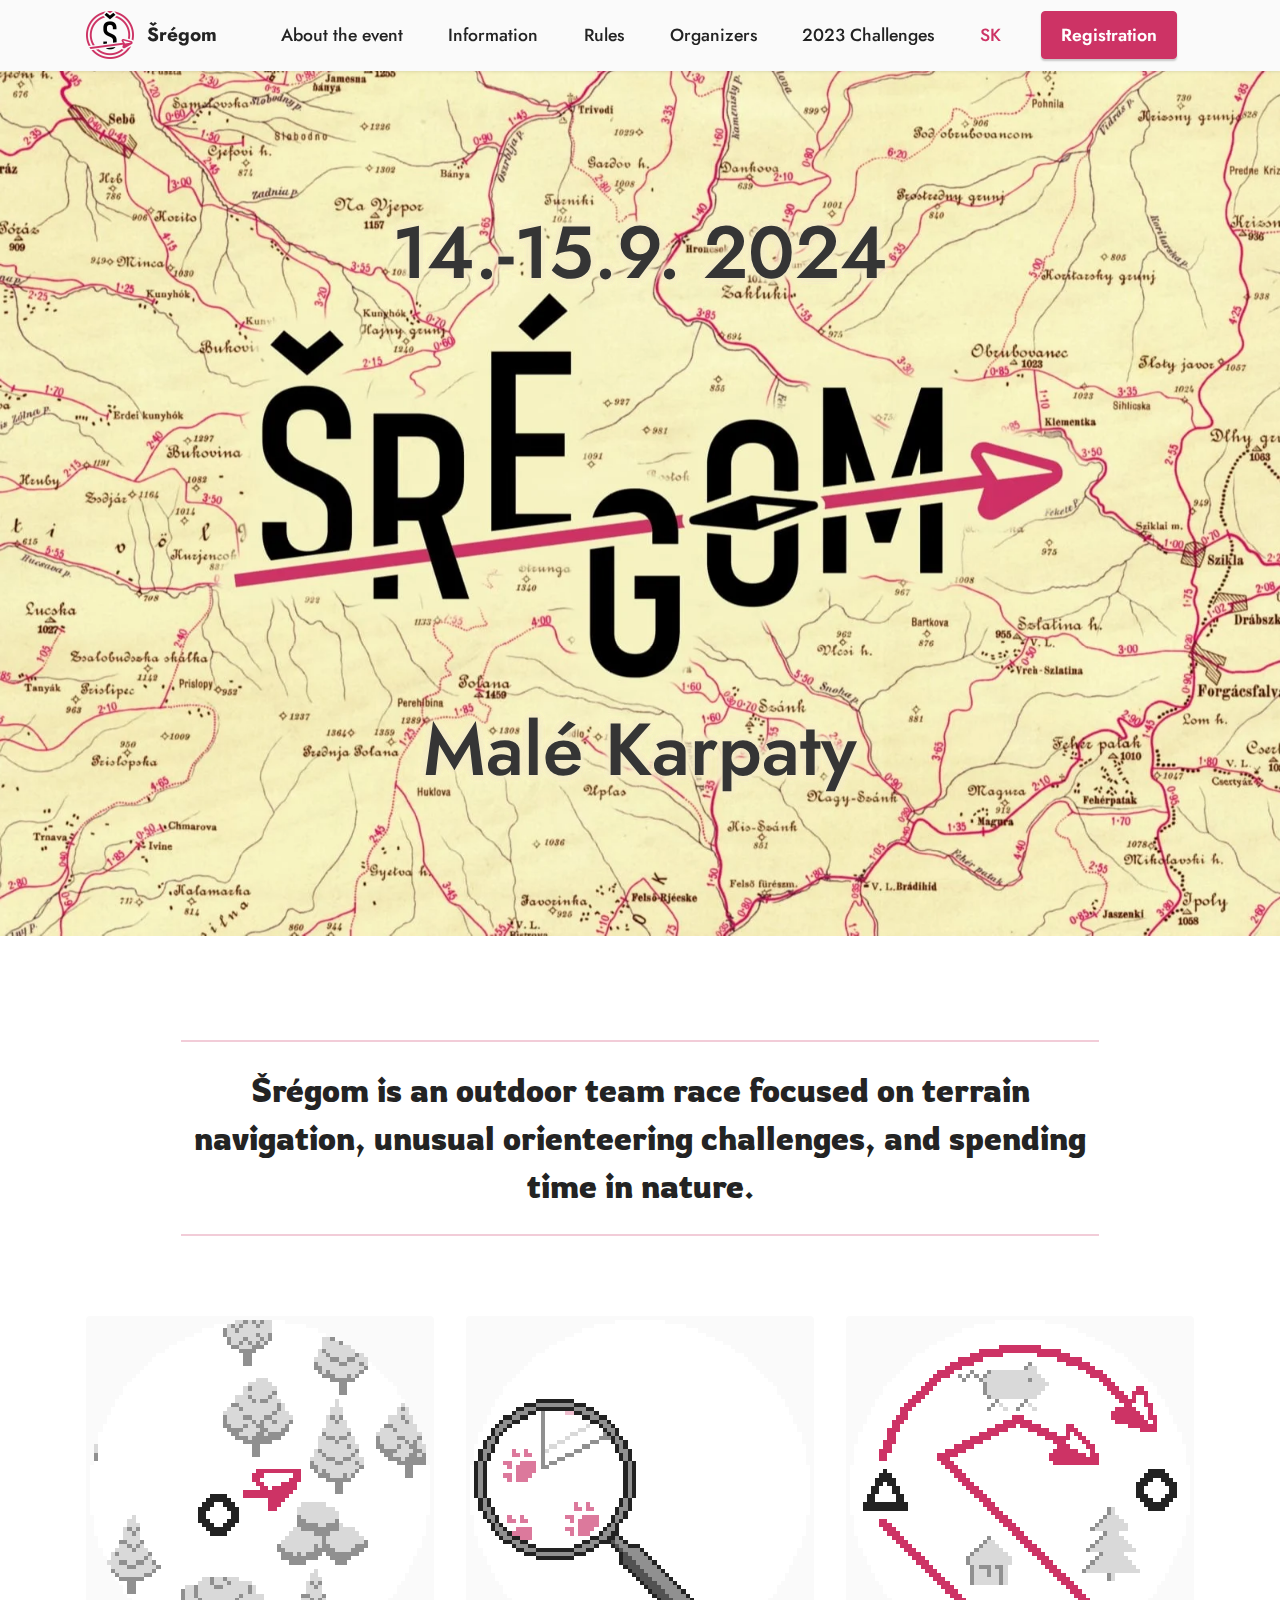
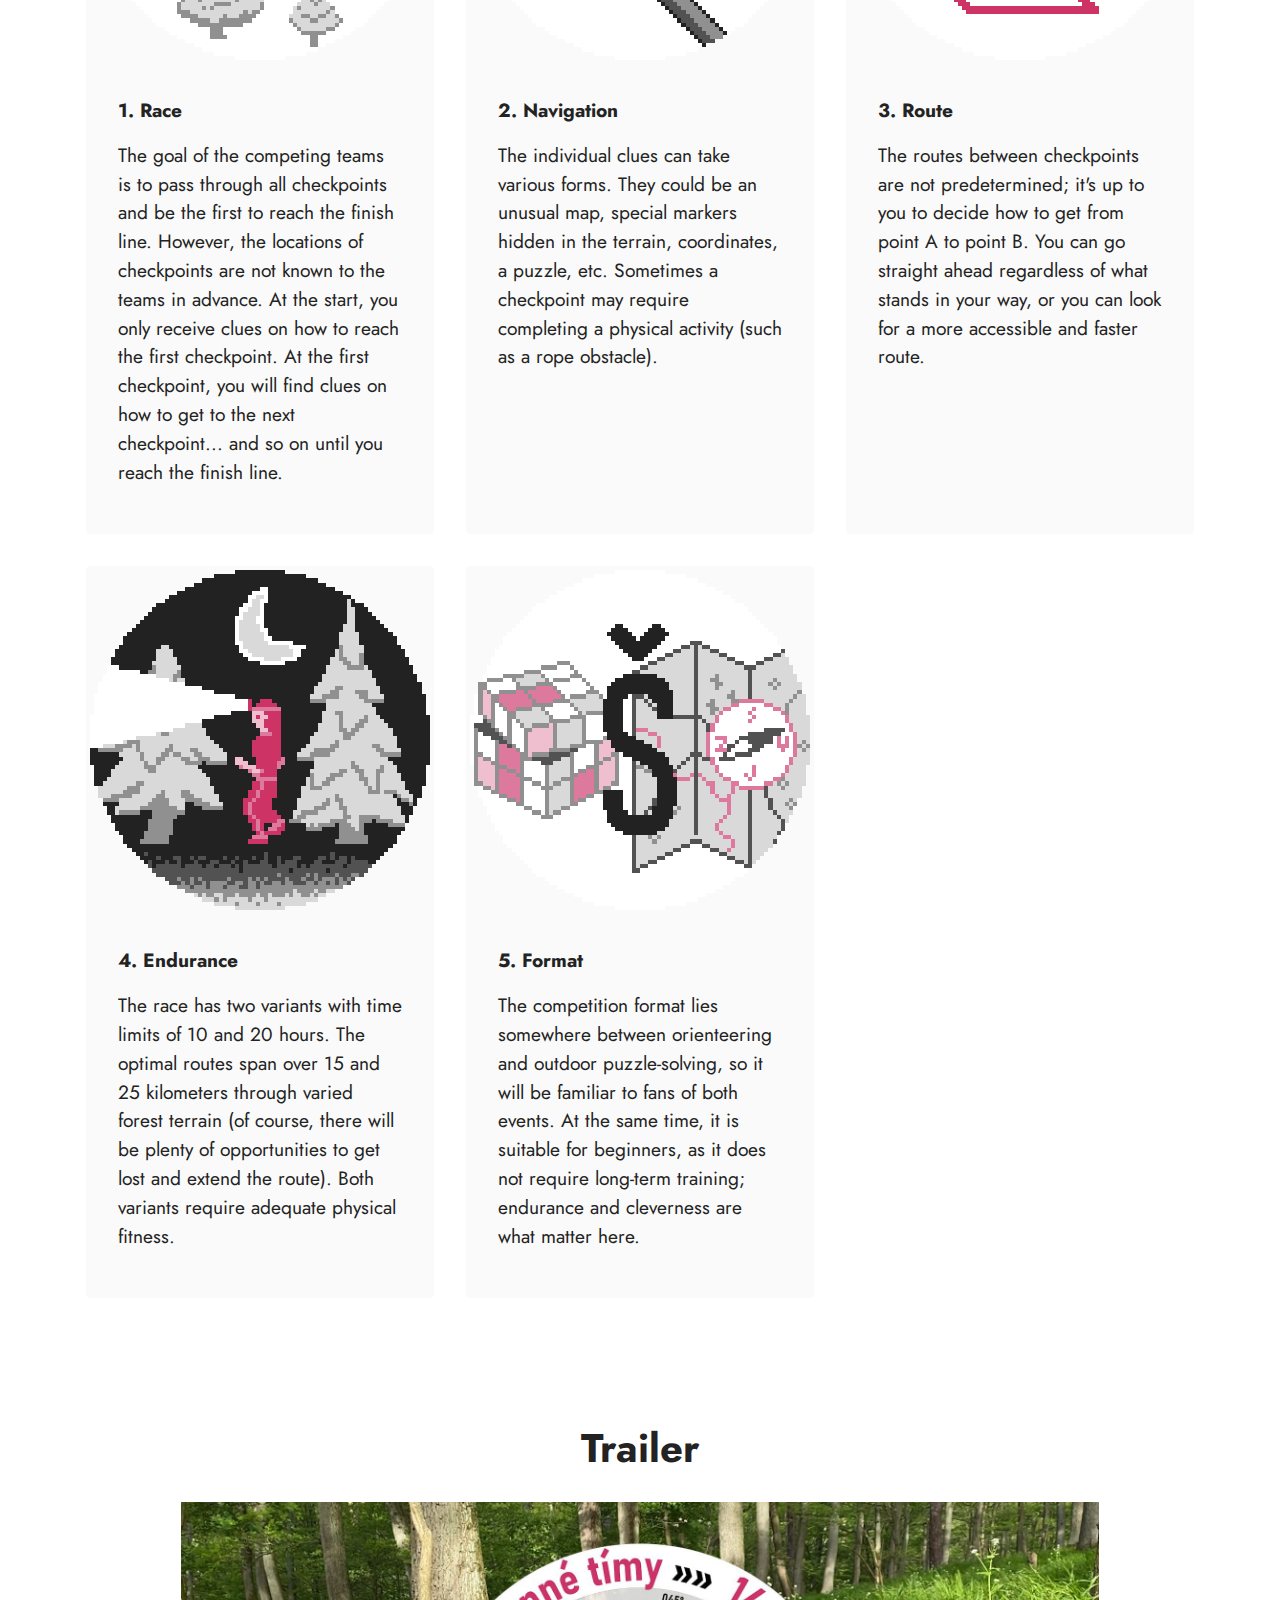
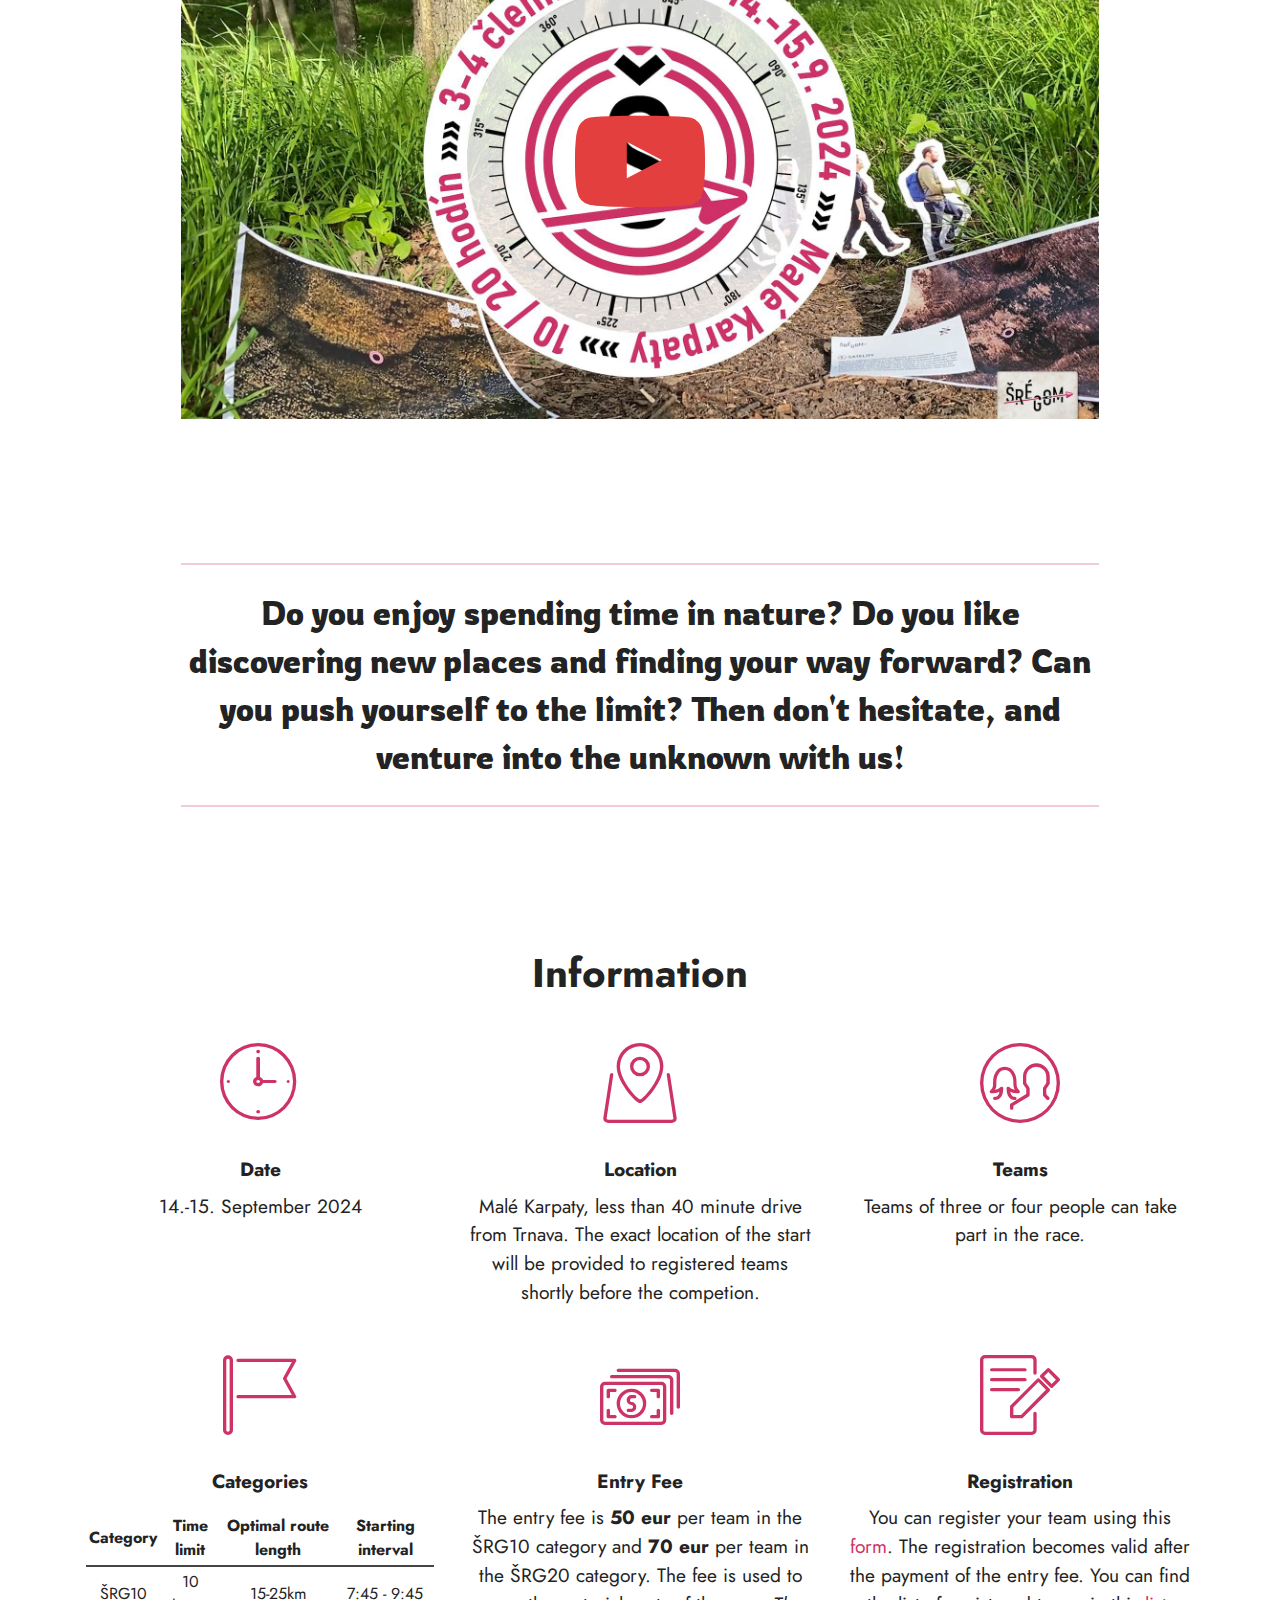
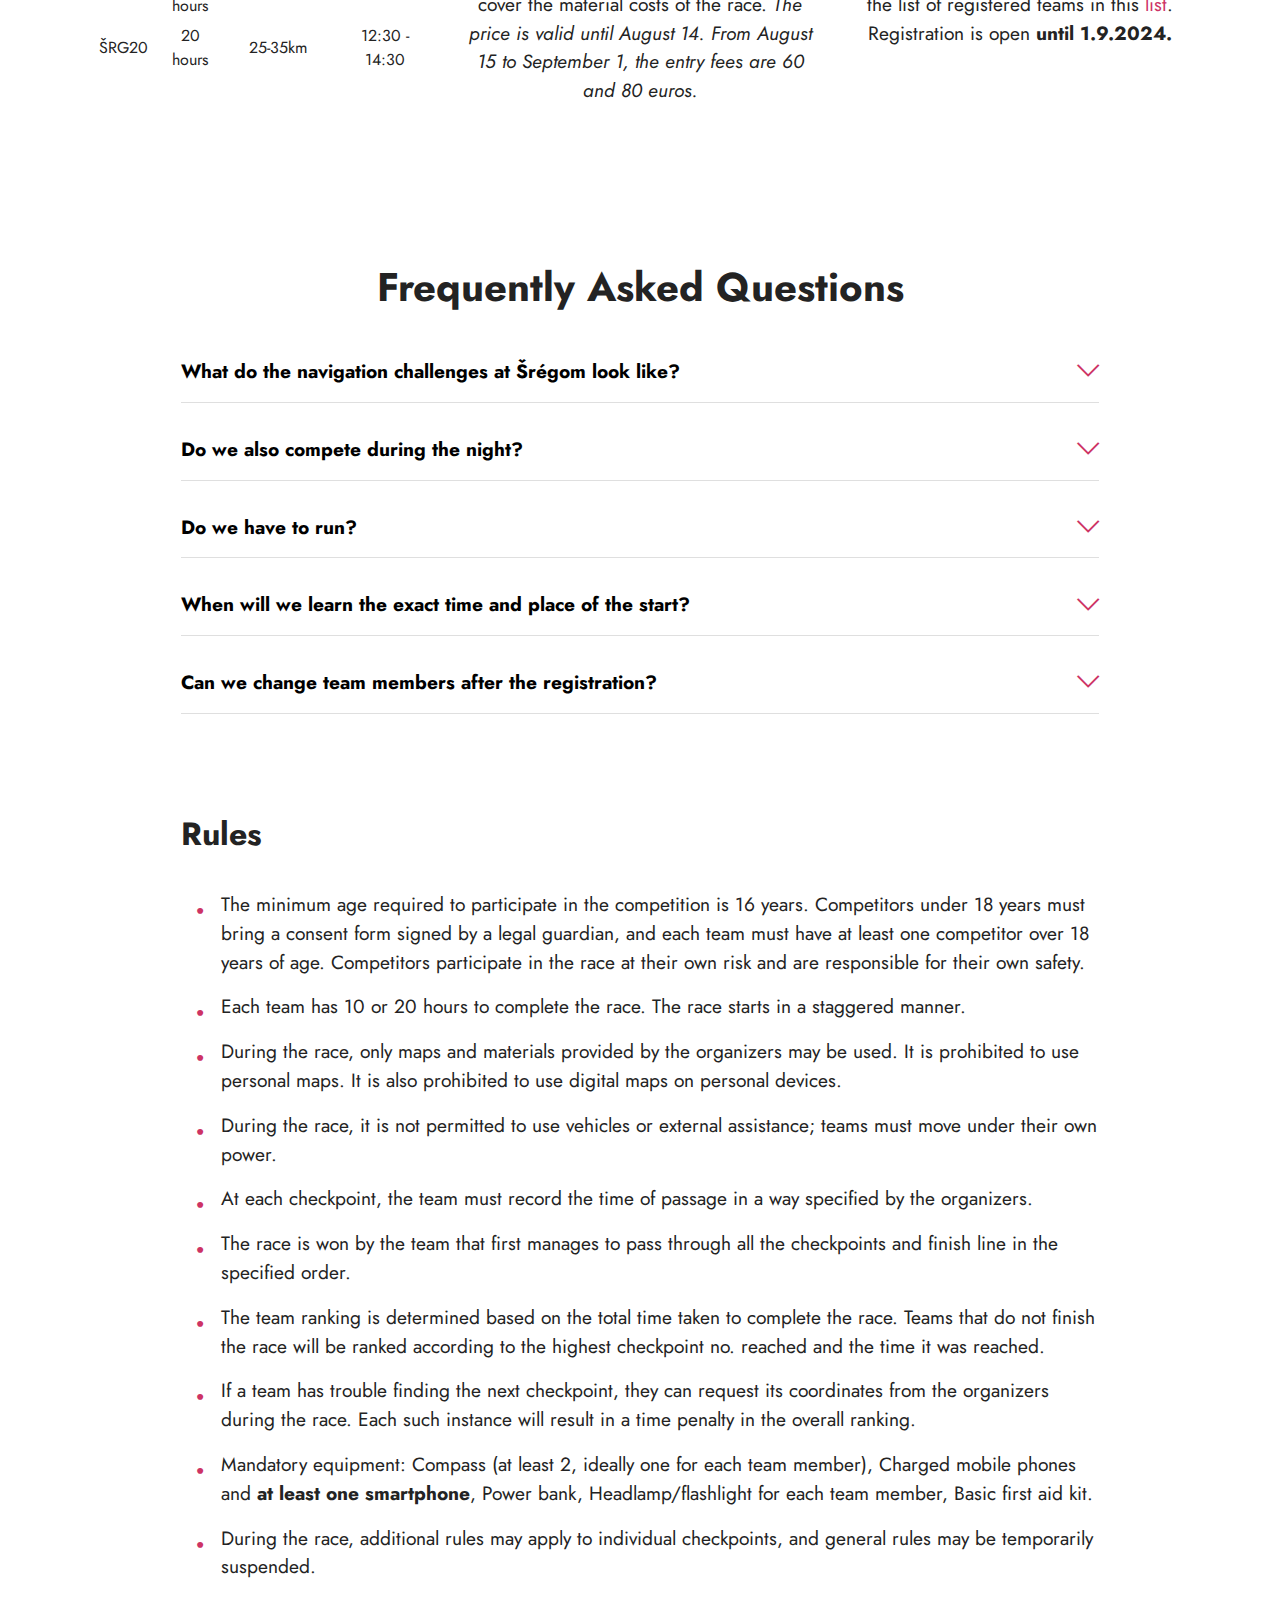
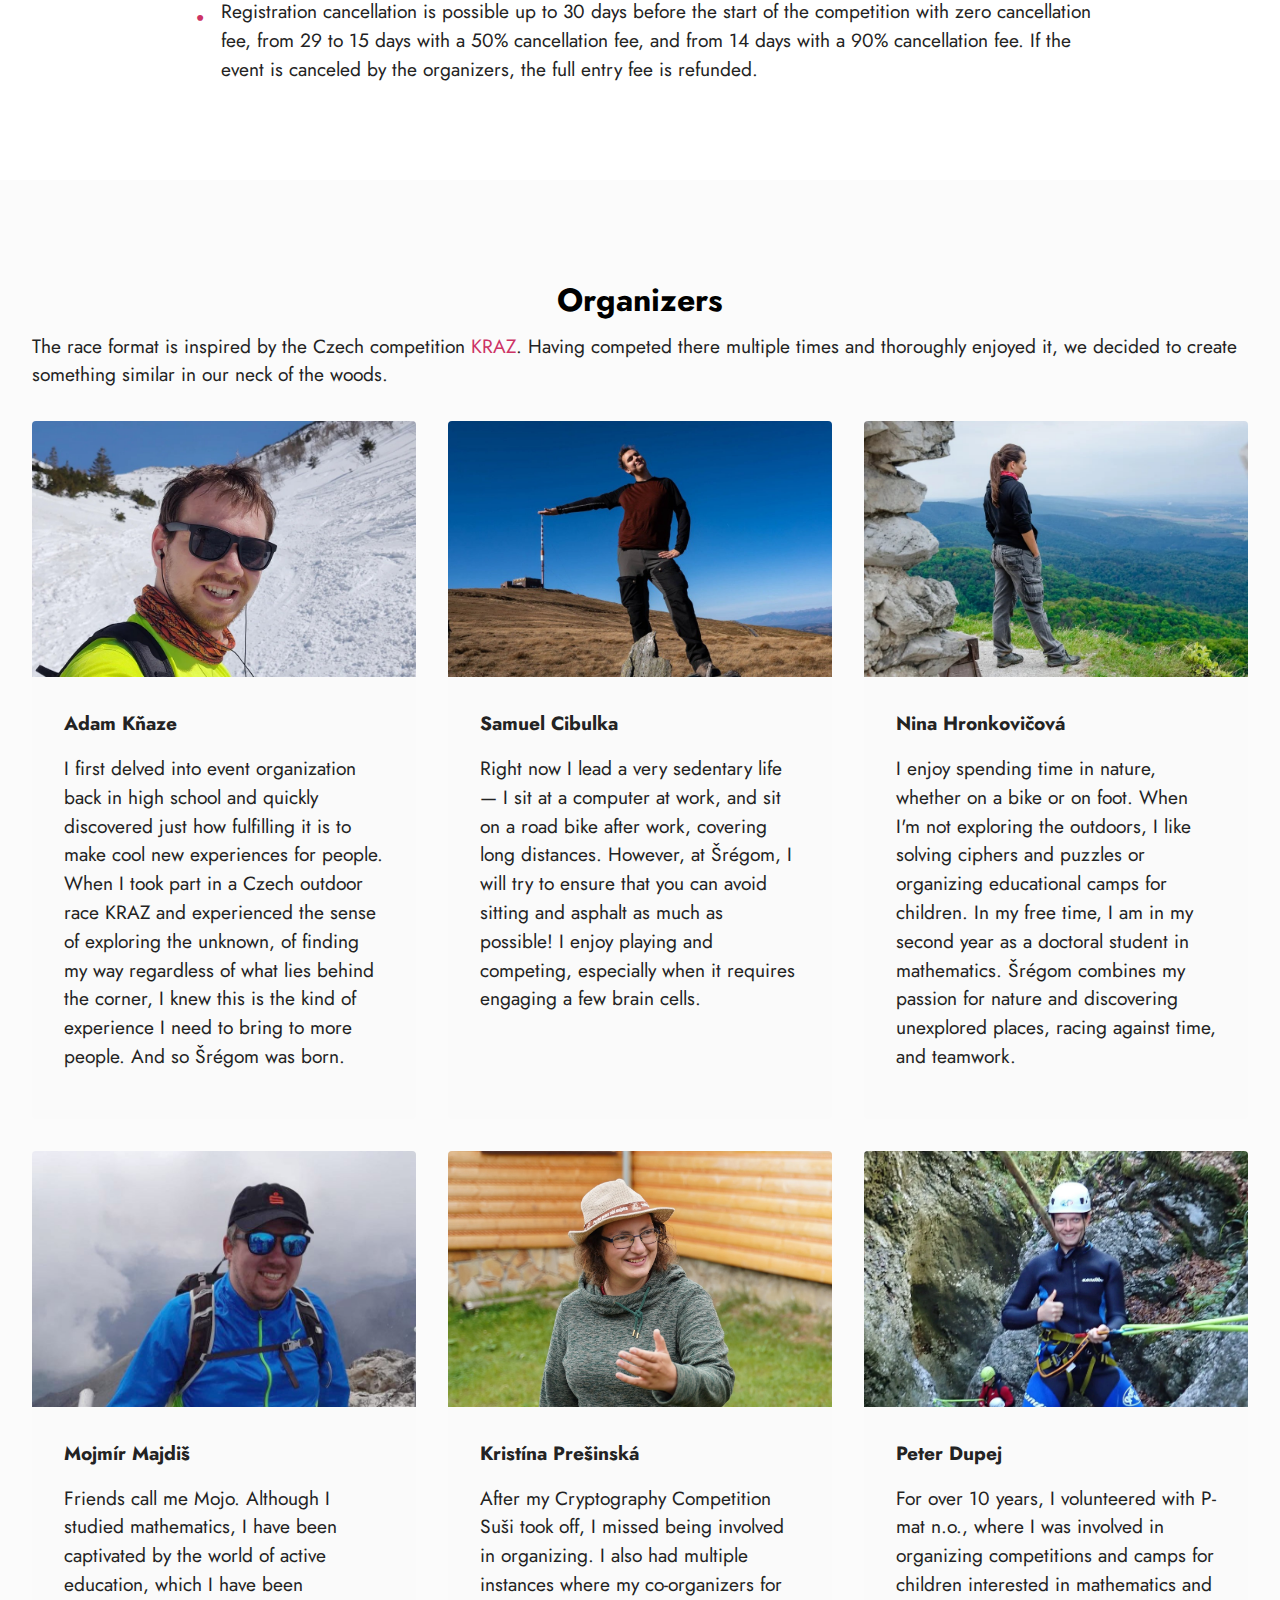
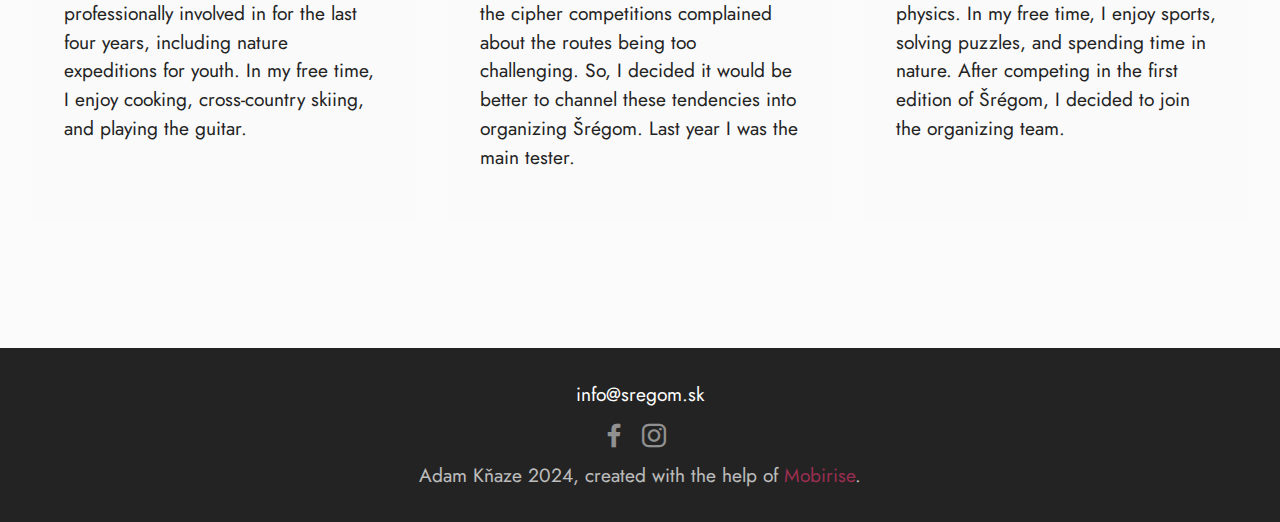
==== en.html @ 2bb589cb "en translation" ====
<!DOCTYPE html>
<html>
  <head>
    <!-- Site made with Mobirise v5.8.4, https://mobirise.com -->
    <meta charset="UTF-8" />
    <meta http-equiv="X-UA-Compatible" content="IE=edge" />
    <meta name="viewport" content="width=device-width, initial-scale=1, minimum-scale=1" />
    <link rel="shortcut icon" href="assets/images/logo-profil-96x96.png" type="image/x-icon" />
    <meta name="description" content="Outdoorová súťaž Šrégom" />
    <title>Šrégom</title>
    <meta property="og:url" content="https://sregom.sk" />
    <meta property="og:type" content="website" />
    <meta property="og:title" content="Outdoorová súťaž Šrégom" />
    <meta property="og:image" content="https://sregom.sk/assets/images/backg_polana-2000x1125.jpeg" />

    <title>Home</title>
    <link rel="stylesheet" href="assets/web/assets/mobirise-icons2/mobirise2.css" />
    <link rel="stylesheet" href="assets/web/assets/mobirise-icons/mobirise-icons.css" />
    <link rel="stylesheet" href="assets/bootstrap/css/bootstrap.min.css" />
    <link rel="stylesheet" href="assets/bootstrap/css/bootstrap-grid.min.css" />
    <link rel="stylesheet" href="assets/bootstrap/css/bootstrap-reboot.min.css" />
    <link rel="stylesheet" href="assets/parallax/jarallax.css" />
    <link rel="stylesheet" href="assets/dropdown/css/style.css" />
    <link rel="stylesheet" href="assets/socicon/css/styles.css" />
    <link rel="stylesheet" href="assets/theme/css/style.css" />
    <link rel="preconnect" href="https://fonts.googleapis.com" />
    <link rel="preconnect" href="https://fonts.gstatic.com" crossorigin />
    <link
      rel="preload"
      href="https://fonts.googleapis.com/css?family=Jost:100,200,300,400,500,600,700,800,900,100i,200i,300i,400i,500i,600i,700i,800i,900i&display=swap"
      as="style"
      onload="this.onload=null;this.rel='stylesheet'"
    />
    <noscript>
      <link
        rel="stylesheet"
        href="https://fonts.googleapis.com/css?family=Jost:100,200,300,400,500,600,700,800,900,100i,200i,300i,400i,500i,600i,700i,800i,900i&display=swap"
      />
    </noscript>
    <link href="https://fonts.googleapis.com/css2?family=Rowdies:wght@300&display=swap" rel="stylesheet" />
    <link rel="preload" as="style" href="assets/mobirise/css/mbr-additional.css" />
    <link rel="stylesheet" href="assets/mobirise/css/mbr-additional.css" type="text/css" />
    <script
      src="https://code.jquery.com/jquery-3.6.4.min.js"
      integrity="sha256-oP6HI9z1XaZNBrJURtCoUT5SUnxFr8s3BzRl+cbzUq8="
      crossorigin="anonymous"
    ></script>
  </head>

  <body>
    <section data-bs-version="5.1" class="menu menu2 cid-tykx46DBpw" once="menu" id="menu2-0">
      <nav class="navbar navbar-dropdown navbar-fixed-top navbar-expand-lg">
        <div class="container">
          <div class="navbar-brand">
            <span class="navbar-logo">
              <a href="https://sregom.sk/en.html">
                <img src="assets/images/logo-profil-96x96.png" alt="Outdoorová súťaž Šrégom" style="height: 3rem" />
              </a>
            </span>
            <span class="navbar-caption-wrap"
              ><a class="navbar-caption text-black display-7" href="https://sregom.sk/en.html">Šrégom</a></span
            >
            <button
              class="navbar-toggler custom-ml-15"
              type="button"
              data-toggle="collapse"
              data-bs-toggle="collapse"
              data-target="#navbarSupportedContent"
              data-bs-target="#navbarSupportedContent"
              aria-controls="navbarNavAltMarkup"
              aria-expanded="false"
              aria-label="Toggle navigation"
            >
              <div class="hamburger">
                <span></span>
                <span></span>
                <span></span>
                <span></span>
              </div>
            </button>
          </div>
          <div class="collapse navbar-collapse" id="navbarSupportedContent">
            <ul class="navbar-nav nav-dropdown" data-app-modern-menu="true">
              <li class="nav-item">
                <a class="nav-link link text-black text-primary display-4" href="#content6-6">About the event</a>
              </li>
              <li class="nav-item">
                <a class="nav-link link text-black text-primary display-4" href="#features1-l">Information</a>
              </li>
              <li class="nav-item">
                <a class="nav-link link text-black text-primary display-4" href="#content14-c">Rules</a>
              </li>
              <li class="nav-item">
                <a class="nav-link link text-black text-primary display-4" href="#gallery3-d">Organizers</a>
              </li>
              <li class="nav-item">
                <a class="nav-link link text-black text-primary display-4" href="stanovistia_23.html">2023 Challenges</a>
              </li>
              <li class="nav-item">
                <a class="nav-link link text-primary display-4" href="https://sregom.sk">SK</a>
              </li>
            </ul>

            <div class="navbar-buttons mbr-section-btn">
              <a
                class="btn btn-primary display-4"
                href="https://forms.gle/EKfxinSBoBJMspXV9"
                target="_blank"
                >Registration</a
              >
            </div>
          </div>
        </div>
      </nav>
    </section>

    <section data-bs-version="5.1" class="header1 cid-tykyiCYTLH mbr-fullscreen mbr-parallax-background" id="header1-1">
      <div class="container-fluid">
        <div class="row justify-content-center custom-remove-on-mobile">
          <div class="col">
            <div class="col-12 col-lg-7 custom-override-width-100">
              <!-- custom-hide-on-small -->
              <div class="custom-width-80-1600">
                <h1
                  class="mbr-section-title mbr-fonts-style mb-3 display-1 custom-banner-text custom-text-align-center"
                >
                  14-15.9.
                </h1>
                <h1
                  class="mbr-section-title mbr-fonts-style mb-3 display-1 custom-banner-text custom-text-align-center"
                >
                  2024
                </h1>
              </div>
            </div>
          </div>
          <div class="col"></div>
          <div class="col"></div>
          <div class="col"></div>
          <div class="col">
            <div class="col-12 col-lg-7 custom-override-width-100">
              <h1 class="mbr-section-title mbr-fonts-style mb-3 custom-banner-text display-1 custom-text-align-center">
                Malé Karpaty
              </h1>
            </div>
          </div>
        </div>
        <div class="row justify-content-center custom-remove-on-large">
          <h1 class="mbr-section-title mbr-fonts-style mb-3 display-1 custom-banner-text custom-text-align-center">
            14.-15.9. 2024
          </h1>
        </div>
        <div class="row justify-content-center custom-remove-on-large custom-height-200"></div>
        <div class="row justify-content-center custom-remove-on-large">
          <h1 class="mbr-section-title mbr-fonts-style mb-3 custom-banner-text display-1 custom-text-align-center">
            Malé Karpaty
          </h1>
        </div>
      </div>
    </section>

    <section data-bs-version="5.1" class="content6 cid-tykzrqVaGY" id="content6-6">
      <div class="container">
        <div class="row justify-content-center">
          <div class="col-md-12 col-lg-10">
            <hr class="line" />
            <p class="mbr-text align-center mbr-fonts-style my-4 display-5 custom-font">
              Šrégom is an outdoor team race focused on terrain navigation, unusual orienteering challenges, and spending time in nature.
            </p>
            <hr class="line" />
          </div>
        </div>
      </div>
    </section>

    <section data-bs-version="5.1" class="features3 cid-tzDnAxzLxm" id="features3-i">
      <script>
        $(document).ready(function () {
          $(".img-bottom").mouseenter(function () {
            $(this).addClass("hide-element");
            $(".img-bottom").not($(this)).removeClass("hide-element");
          });
          $(".img-bottom").click(function () {
            $(this).removeClass("hide-element");
          });
        });
      </script>

      <div class="container">
        <div class="row mt-4">
          <div class="item features-image сol-12 col-md-6 col-lg-4">
            <div class="item-wrapper">
              <div class="item-img img-parent">
                <img
                  src="assets/images/srg-web_1.gif"
                  class="custom-pixelcrisp img-top"
                  alt=""
                  data-slide-to="0"
                  data-bs-slide-to="0"
                />
                <img
                  src="assets/images/srg-web-1-84x84.png"
                  class="custom-pixelcrisp custom-hide-on-mobile img-bottom hide-element"
                  alt=""
                  data-slide-to="0"
                  data-bs-slide-to="0"
                />
              </div>
              <div class="item-content">
                <h5 class="item-title mbr-fonts-style display-7">
                  <strong>1. Race</strong>
                </h5>

                <p class="mbr-text mbr-fonts-style mt-3 display-7">
                  The goal of the competing teams is to pass through all checkpoints and be the first to reach the finish line. However,
                  the locations of checkpoints are not known to the teams in advance. At the start, you only receive clues
                  on how to reach the first checkpoint. At the first checkpoint, you will find clues on how to get to the next
                  checkpoint... and so on until you reach the finish line.
                </p>
              </div>
            </div>
          </div>
          <div class="item features-image сol-12 col-md-6 col-lg-4">
            <div class="item-wrapper">
              <div class="item-img">
                <img
                  src="assets/images/srg-web_2.gif"
                  class="custom-pixelcrisp img-top"
                  alt=""
                  data-slide-to="1"
                  data-bs-slide-to="1"
                />
                <img
                  src="assets/images/srg-web-2-84x84.png"
                  class="custom-pixelcrisp custom-hide-on-mobile img-bottom"
                  alt=""
                  data-slide-to="1"
                  data-bs-slide-to="1"
                />
              </div>
              <div class="item-content">
                <h5 class="item-title mbr-fonts-style display-7">
                  <strong>2. Navigation</strong>
                </h5>

                <p class="mbr-text mbr-fonts-style mt-3 display-7">
                  The individual clues can take various forms. They could be an unusual map, special markers hidden in the terrain,
                  coordinates, a puzzle, etc. Sometimes a checkpoint may require completing a physical activity (such as a rope
                  obstacle).
                </p>
              </div>
            </div>
          </div>
          <div class="item features-image сol-12 col-md-6 col-lg-4">
            <div class="item-wrapper">
              <div class="item-img">
                <img
                  src="assets/images/srg-web_3.gif"
                  class="custom-pixelcrisp img-top"
                  alt=""
                  data-slide-to="2"
                  data-bs-slide-to="2"
                />
                <img
                  src="assets/images/srg-web-3-84x84.png"
                  class="custom-pixelcrisp custom-hide-on-mobile img-bottom"
                  alt=""
                  data-slide-to="2"
                  data-bs-slide-to="2"
                />
              </div>
              <div class="item-content">
                <h5 class="item-title mbr-fonts-style display-7">
                  <strong>3. Route</strong>
                </h5>
                <p class="mbr-text mbr-fonts-style mt-3 display-7">
                  The routes between checkpoints are not predetermined; it's up to you to decide how to get from point A to point
                  B. You can go straight ahead regardless of what stands in your way, or you can look for a more accessible and faster
                  route.
                </p>
              </div>
            </div>
          </div>
          <div class="item features-image сol-12 col-md-6 col-lg-4">
            <div class="item-wrapper">
              <div class="item-img">
                <img
                  src="assets/images/srg-web_4.gif"
                  class="custom-pixelcrisp img-top"
                  alt=""
                  data-slide-to="3"
                  data-bs-slide-to="3"
                />
                <img
                  src="assets/images/srg-web-4-84x84.png"
                  class="custom-pixelcrisp custom-hide-on-mobile img-bottom"
                  alt=""
                  data-slide-to="3"
                  data-bs-slide-to="3"
                />
              </div>
              <div class="item-content">
                <h5 class="item-title mbr-fonts-style display-7">
                  <strong>4. Endurance</strong>
                </h5>

                <p class="mbr-text mbr-fonts-style mt-3 display-7">
                  The race has two variants with time limits of 10 and 20 hours. The optimal routes span over 15 and 25 kilometers
                  through varied forest terrain (of course, there will be plenty of opportunities to get lost and extend the route).
                  Both variants require adequate physical fitness.
                </p>
              </div>
            </div>
          </div>
          <div class="item features-image сol-12 col-md-6 col-lg-4">
            <div class="item-wrapper">
              <div class="item-img">
                <img
                  src="assets/images/srg-web_5.gif"
                  class="custom-pixelcrisp img-top"
                  alt=""
                  data-slide-to="4"
                  data-bs-slide-to="4"
                />
                <img
                  src="assets/images/srg-web-5-84x84.png"
                  class="custom-pixelcrisp custom-hide-on-mobile img-bottom"
                  alt=""
                  data-slide-to="4"
                  data-bs-slide-to="4"
                />
              </div>
              <div class="item-content">
                <h5 class="item-title mbr-fonts-style display-7">
                  <strong>5. Format</strong>
                </h5>

                <p class="mbr-text mbr-fonts-style mt-3 display-7">
                  The competition format lies somewhere between orienteering and outdoor puzzle-solving, so it will be familiar to fans of
                  both events. At the same time, it is suitable for beginners, as it does not require long-term training; endurance
                  and cleverness are what matter here.
                </p>
              </div>
            </div>
          </div>
        </div>
      </div>
    </section>

    <section data-bs-version="5.1" class="video1 cid-uaOxu61s4q" id="video1-z">

      <div class="align-center container">
          <div class="mbr-section-head">
              <h4 class="mbr-section-title mbr-fonts-style mb-0 display-2">
                  <strong>Trailer</strong></h4>
              
          </div>
          <div class="row justify-content-center mt-4">
              <div class="col-12 col-lg-10">
                  <div class="box">
                      <div class="mbr-media show-modal align-center" data-modal=".modalWindow">
                          <img src="assets/images/sregom-24-teaser.00-01-11-27.still002-1920x1080.jpg" alt="Mobirise Website Builder">
                          <div class="icon-wrap">
                              <span class="mbr-iconfont socicon-youtube socicon" style="color: rgb(228, 63, 63); fill: rgb(228, 63, 63); font-size: 130px;"></span>
                          </div>
                      </div>
                  </div>
              </div>
          </div>
      </div>
      <div>
          <div class="modalWindow" style="display: none;">
              <div class="modalWindow-container">
                  <div class="modalWindow-video-container">
                      <div class="modalWindow-video">
                          <iframe width="100%" height="100%" frameborder="0" allowfullscreen="1" data-src="https://www.youtube.com/watch?v=8y7xFh7dYbw"></iframe>
                      </div>
                      <a class="close" role="button" data-dismiss="modal" data-bs-dismiss="modal">
                          <span aria-hidden="true" class="mbr-iconfont mobi-mbri-close mobi-mbri closeModal"></span>
                          <span class="sr-only visually-hidden">Close</span>
                      </a>
                  </div>
              </div>
          </div>
      </div>
    </section>

    <section data-bs-version="5.1" class="content6 cid-tykznpQRer" id="content6-5">
      <div class="container">
        <div class="row justify-content-center">
          <div class="col-md-12 col-lg-10">
            <hr class="line" />
            <p class="mbr-text align-center mbr-fonts-style my-4 display-5 custom-font">
              Do you enjoy spending time in nature? Do you like discovering new places and finding your way forward? Can you push yourself
              to the limit? Then don't hesitate, and venture into the unknown with us!
            </p>
            <hr class="line" />
          </div>
        </div>
      </div>
    </section>

    <section data-bs-version="5.1" class="features1 cid-tA7Cc3SwSE mbr-parallax-background" id="features1-l">
      <div class="mbr-overlay" style="opacity: 0.7; background-color: rgb(255, 255, 255)"></div>
      <div class="container">
        <div class="row">
          <div class="col-12 col-lg-9">
            <h3 class="mbr-section-title mbr-fonts-style align-center mb-0 display-2">
              <strong>Information</strong>
            </h3>
          </div>
        </div>
        <div class="row">
          <div class="card col-12 col-md-4 col-lg-4">
            <div class="card-wrapper">
              <div class="card-box align-center">
                <div class="iconfont-wrapper">
                  <span class="mbr-iconfont mbri-clock"></span>
                </div>
                <h5 class="card-title mbr-fonts-style display-7">
                  <strong>Date</strong>
                </h5>
                <p class="card-text mbr-fonts-style display-7">14.-15. September 2024</p>
              </div>
            </div>
          </div>
          <div class="card col-12 col-md-4 col-lg-4">
            <div class="card-wrapper">
              <div class="card-box align-center">
                <div class="iconfont-wrapper">
                  <span class="mbr-iconfont mbri-map-pin"></span>
                </div>
                <h5 class="card-title mbr-fonts-style display-7">
                  <strong>Location</strong>
                </h5>
                <p class="card-text mbr-fonts-style display-7">
                  Malé Karpaty, less than 40 minute drive from Trnava. The exact location of the start will be provided to registered
                  teams shortly before the competion.
                </p>
              </div>
            </div>
          </div>
          <div class="card col-12 col-md-4 col-lg-4">
            <div class="card-wrapper">
              <div class="card-box align-center">
                <div class="iconfont-wrapper">
                  <span class="mbr-iconfont mbri-users"></span>
                </div>
                <h5 class="card-title mbr-fonts-style display-7">
                  <strong>Teams</strong>
                </h5>
                <p class="card-text mbr-fonts-style display-7">Teams of three or four people can take part in the race.</p>
              </div>
            </div>
          </div>
          <div class="card col-12 col-md-4 col-lg-4">
            <div class="card-wrapper">
              <div class="card-box align-center">
                <div class="iconfont-wrapper">
                  <span class="mbr-iconfont mbri-flag"></span>
                </div>
                <h5 class="card-title mbr-fonts-style display-7">
                  <strong>Categories</strong>
                </h5>
                <p class="card-text mbr-fonts-style display-7">
                <table class="categoryTable">
                  <thead>
                    <tr>
                      <th>Category</th>
                      <th>Time limit</th>
                      <th>Optimal route length</th>
                      <th>Starting interval</th>
                    </tr>
                  </thead>
                  <tbody>
                    <tr>
                      <td>&Scaron;RG10</td>
                      <td>10 hours</td>
                      <td>15-25km</td>
                      <td>7:45 - 9:45</td>
                    </tr>
                    <tr>
                      <td>&Scaron;RG20</td>
                      <td>20 hours</td>
                      <td>25-35km</td>
                      <td>12:30 - 14:30</td>
                    </tr>
                  </tbody>
                </table>
                </p>
              </div>
            </div>
          </div>
          <div class="card col-12 col-md-4 col-lg-4">
            <div class="card-wrapper">
              <div class="card-box align-center">
                <div class="iconfont-wrapper">
                  <span class="mbr-iconfont mbri-cash"></span>
                </div>
                <h5 class="card-title mbr-fonts-style display-7">
                  <strong>Entry Fee</strong>
                </h5>
                <p class="card-text mbr-fonts-style display-7">
                  The entry fee is <b>50 eur</b> per team in the ŠRG10 category and <b>70 eur</b> per team in the ŠRG20 category. The
                  fee is used to cover the material costs of the race. <i>The price is valid until August
                    14. From August 15 to September 1, the entry fees are 60 and 80 euros.</i>
                </p>
              </div>
            </div>
          </div>
          <div class="card col-12 col-md-4 col-lg-4">
            <div class="card-wrapper">
              <div class="card-box align-center">
                <div class="iconfont-wrapper">
                  <span class="mbr-iconfont mbri-edit"></span>
                </div>
                <h5 class="card-title mbr-fonts-style display-7">
                  <strong>Registration</strong>
                </h5>
                <p class="card-text mbr-fonts-style display-7">
                  You can register your team using this
                  <a href="https://forms.gle/zskVJTvY5yVRbbRD7" class="text-primary" target="_blank">form</a>.
                  The registration becomes valid after the payment of the entry fee. You can find the list of registered teams in this 
                  <a href="https://docs.google.com/spreadsheets/d/1NJ4fOMR0ap_tFx2ibQ3mXdPipEtNOJ4i6-RdQQZWUZ4/edit?usp=sharing"
                    class="text-primary" target="_blank">list</a>. Registration is open <b>until 1.9.2024.</b>
                </p>
              </div>
            </div>
          </div>
        </div>
      </div>
    </section>

    <section data-bs-version="5.1" class="content16 cid-tMzDosAk2A" id="content16-p">
      <div class="container">
        <div class="row justify-content-center">
          <div class="col-12 col-md-10">
            <div class="mbr-section-head align-center mb-4">
              <h3 class="mbr-section-title mb-0 mbr-fonts-style display-2">
                <strong>Frequently Asked Questions</strong>
              </h3>
            </div>
            <div
              id="bootstrap-accordion_13"
              class="panel-group accordionStyles accordion"
              role="tablist"
              aria-multiselectable="true"
            >
              <div class="card mb-3">
                <div class="card-header" role="tab" id="headingOne">
                  <a
                    role="button"
                    class="panel-title collapsed"
                    data-toggle="collapse"
                    data-bs-toggle="collapse"
                    data-core=""
                    href="#collapse3_13"
                    aria-expanded="false"
                    aria-controls="collapse3"
                  >
                    <h6 class="panel-title-edit mbr-fonts-style mb-0 display-7">
                      <strong>What do the navigation challenges at Šrégom look like?</strong>
                    </h6>
                    <span class="sign mbr-iconfont mbri-arrow-down"></span>
                  </a>
                </div>
                <div
                  id="collapse3_13"
                  class="panel-collapse noScroll collapse"
                  role="tabpanel"
                  aria-labelledby="headingOne"
                  data-parent="#accordion"
                  data-bs-parent="#bootstrap-accordion_13"
                >
                <div class="panel-body">
                  <p class="mbr-fonts-style panel-text display-4">
                    Well, they come in all sorts of forms and will be very diverse :) The best way to get an idea of what might await you
                    at Šrégom is by looking at <a href="stanovistia_23.html" class="text-primary">last year’s challenges</a>.
                  </p>
                </div>
                </div>
              </div>
              <div class="card mb-3">
                <div class="card-header" role="tab" id="headingOne">
                  <a
                    role="button"
                    class="panel-title collapsed"
                    data-toggle="collapse"
                    data-bs-toggle="collapse"
                    data-core=""
                    href="#collapse4_13"
                    aria-expanded="false"
                    aria-controls="collapse4"
                  >
                    <h6 class="panel-title-edit mbr-fonts-style mb-0 display-7">
                      <strong>Do we also compete during the night?</strong>
                    </h6>
                    <span class="sign mbr-iconfont mbri-arrow-down"></span>
                  </a>
                </div>
                <div
                  id="collapse4_13"
                  class="panel-collapse noScroll collapse"
                  role="tabpanel"
                  aria-labelledby="headingOne"
                  data-parent="#accordion"
                  data-bs-parent="#bootstrap-accordion_13"
                >
                  <div class="panel-body">
                    <p class="mbr-fonts-style panel-text display-4">
                      Yes. The race has two variants - the shorter one starts early in the morning and teams have 10 hours to complete it.
                      You might finish sooner, but it's quite possible that you'll still be on the course after sunset. The second variant has
                      a 20-hour limit, starts around noon, and a significant part of it takes place overnight. In both cases, don't forget
                      to bring headlamps.
                    </p>
                  </div>
                </div>
              </div>
              <div class="card mb-3">
                <div class="card-header" role="tab" id="headingOne">
                  <a
                    role="button"
                    class="panel-title collapsed"
                    data-toggle="collapse"
                    data-bs-toggle="collapse"
                    data-core=""
                    href="#collapse5_13"
                    aria-expanded="false"
                    aria-controls="collapse5"
                  >
                    <h6 class="panel-title-edit mbr-fonts-style mb-0 display-7">
                      <strong>Do we have to run?</strong>
                    </h6>
                    <span class="sign mbr-iconfont mbri-arrow-down"></span>
                  </a>
                </div>
                <div
                  id="collapse5_13"
                  class="panel-collapse noScroll collapse"
                  role="tabpanel"
                  aria-labelledby="headingOne"
                  data-parent="#accordion"
                  data-bs-parent="#bootstrap-accordion_13"
                >
                  <div class="panel-body">
                    <p class="mbr-fonts-style panel-text display-4">
                      It's up to you. The course is designed so that it can be completed within the time limit even at a hiking pace. Of
                      course, if you have enough energy and can maintain a faster pace, you will improve your chances of winning. Just be
                      careful not to get lost in the process.
                    </p>
                  </div>
                </div>
              </div>
              <div class="card mb-3">
                <div class="card-header" role="tab" id="headingOne">
                  <a
                    role="button"
                    class="panel-title collapsed"
                    data-toggle="collapse"
                    data-bs-toggle="collapse"
                    data-core=""
                    href="#collapse7_13"
                    aria-expanded="false"
                    aria-controls="collapse6"
                  >
                    <h6 class="panel-title-edit mbr-fonts-style mb-0 display-7">
                      <strong>When will we learn the exact time and place of the start?</strong>
                    </h6>
                    <span class="sign mbr-iconfont mbri-arrow-down"></span>
                  </a>
                </div>
                <div
                  id="collapse7_13"
                  class="panel-collapse noScroll collapse"
                  role="tabpanel"
                  aria-labelledby="headingOne"
                  data-parent="#accordion"
                  data-bs-parent="#bootstrap-accordion_13"
                >
                  <div class="panel-body">
                    <p class="mbr-fonts-style panel-text display-4">
                      We will notify teams of these details shortly before the start of the race, no earlier than one week in advance.
                      However, you can expect it to be in Malé Karpaty, within a 40-minute drive from Trnava. The start will also
                      be accessible by public transport. Since the start is staggered, each team will be assigned their own starting time.
                      <!-- Štartovacie okno bude predbežne medzi 8:00 a 10:00. Ak máte silnú preferenciu štartovať neskôr alebo skôr
                                          (napríklad z dôvodu cestovania) môžete nám napísať a skúsime to zohľadniť. V prvom rade však bude
                                          štartovné poradie náhodné. -->
                    </p>
                  </div>
                </div>
              </div>
              <div class="card mb-3">
                <div class="card-header" role="tab" id="headingOne">
                  <a
                    role="button"
                    class="panel-title collapsed"
                    data-toggle="collapse"
                    data-bs-toggle="collapse"
                    data-core=""
                    href="#collapse6_13"
                    aria-expanded="false"
                    aria-controls="collapse6"
                  >
                    <h6 class="panel-title-edit mbr-fonts-style mb-0 display-7">
                      <strong>Can we change team members after the registration?</strong>
                    </h6>
                    <span class="sign mbr-iconfont mbri-arrow-down"></span>
                  </a>
                </div>
                <div
                  id="collapse6_13"
                  class="panel-collapse noScroll collapse"
                  role="tabpanel"
                  aria-labelledby="headingOne"
                  data-parent="#accordion"
                  data-bs-parent="#bootstrap-accordion_13"
                >
                  <div class="panel-body">
                    <p class="mbr-fonts-style panel-text display-4">
                      Yes, just send us an email to info@sregom.sk, or a message on facebook.
                    </p>
                  </div>
                </div>
              </div>
            </div>
          </div>
        </div>
      </div>
    </section>

    <section data-bs-version="5.1" class="content14 cid-tywx1qcEPA" id="content14-c">
      <div class="container">
        <div class="row justify-content-center">
          <div class="col-md-12 col-lg-10">
            <h3 class="mbr-section-title mbr-fonts-style mb-4 display-5">
              <strong>Rules</strong>
            </h3>
            <ul class="list mbr-fonts-style display-7">
              <li>
                The minimum age required to participate in the competition is 16 years. Competitors under 18 years must bring a
                consent form signed by a legal guardian, and each team must have at least one competitor over 18 years of age.
                Competitors participate in the race at their own risk and are responsible for their own safety.
              </li>
              <li>Each team has 10 or 20 hours to complete the race. The race starts in a staggered manner.</li>
              <li>
                During the race, only maps and materials provided by the organizers may be used. It is prohibited to use personal
                maps. It is also prohibited to use digital maps on personal devices.
              </li>
              <li>
                During the race, it is not permitted to use vehicles or external assistance; teams must move under their own
                power.
              </li>
              <li>At each checkpoint, the team must record the time of passage in a way specified by the organizers.</li>
              <li>
                The race is won by the team that first manages to pass through all the checkpoints and finish line in the specified order.
              </li>
              <li>
                The team ranking is determined based on the total time taken to complete the race. Teams that do not finish
                the race will be ranked according to the highest checkpoint no. reached and the time it was reached.
              </li>
              <li>
                If a team has trouble finding the next checkpoint, they can request its coordinates from the organizers during the
                race. Each such instance will result in a time penalty in the overall ranking.
              </li>
              <li>
                Mandatory equipment: Compass (at least 2, ideally one for each team member), Charged mobile phones and <b>at least one
                smartphone</b>, Power bank, Headlamp/flashlight for each team member, Basic first aid kit.
              </li>
              <li>
                During the race, additional rules may apply to individual checkpoints, and general rules may be temporarily suspended.
              </li>
              <li>
                Registration cancellation is possible up to 30 days before the start of the competition with zero cancellation fee, from 29 to 15
                days with a 50% cancellation fee, and from 14 days with a 90% cancellation fee. If the event is canceled by the
                organizers, the full entry fee is refunded.
              </li>
            </ul>
          </div>
        </div>
      </div>
    </section>

    <section data-bs-version="5.1" class="gallery3 cid-tywx6meTu1 mbr-parallax-background" id="gallery3-d">
      <div class="mbr-overlay"></div>
      <div class="container-fluid">
        <div class="mbr-section-head">
          <h4 class="mbr-section-title mbr-fonts-style align-center mb-0 display-5">
            <strong>Organizers</strong>
          </h4>
          <h5 class="mbr-section-subtitle mbr-fonts-style align-center mb-0 mt-2 display-7">
            The race format is inspired by the Czech competition
            <a href="https://kraz.instruktori.cz" class="text-secondary" target="_blank">KRAZ</a>. 
            Having competed there multiple times and thoroughly enjoyed it, we decided to create something similar in our neck of the woods.
          </h5>
        </div>
        <div class="row mt-4">
          <div class="item features-image сol-12 col-md-6 col-lg-4">
            <div class="item-wrapper">
              <div class="item-img">
                <img src="assets/images/adam_foto.jpg" alt="Outdoorová súťaž Šrégom" />
              </div>
              <div class="item-content">
                <h5 class="item-title mbr-fonts-style display-7">
                  <strong>Adam Kňaze</strong>
                </h5>

                <p class="mbr-text mbr-fonts-style mt-3 display-7">
                  I first delved into event organization back in high school and quickly discovered just how
                  fulfilling it is to make cool new experiences for people. When I took part in a Czech outdoor race KRAZ and
                  experienced the sense of exploring the unknown, of finding my way regardless of what lies behind the corner, I knew
                  this is the kind of experience I need to bring to more people. And so Šrégom was born.
                </p>
              </div>
            </div>
          </div>
          <div class="item features-image сol-12 col-md-6 col-lg-4">
            <div class="item-wrapper">
              <div class="item-img">
                <img
                  src="assets/images/72993553-2647055015314639-8672898370722856960-n-2-996x1360.jpeg"
                  alt="Outdoorová súťaž Šrégom"
                />
              </div>
              <div class="item-content">
                <h5 class="item-title mbr-fonts-style display-7">
                  <strong>Samuel Cibulka</strong>
                </h5>

                <p class="mbr-text mbr-fonts-style mt-3 display-7">
                  Right now I lead a very sedentary life — I sit at a computer at work, and sit on a road bike after work, covering long
                  distances. However, at Šrégom, I will try to ensure that you can avoid sitting and asphalt as much as possible! I
                  enjoy playing and competing, especially when it requires engaging a few brain cells.
                </p>
              </div>
            </div>
          </div>
          <div class="item features-image сol-12 col-md-6 col-lg-4">
            <div class="item-wrapper">
              <div class="item-img">
                <img src="assets/images/nina_foto.jpg" alt="Outdoorová súťaž Šrégom" />
              </div>
              <div class="item-content">
                <h5 class="item-title mbr-fonts-style display-7">
                  <strong>Nina Hronkovičová</strong>
                </h5>

                <p class="mbr-text mbr-fonts-style mt-3 display-7">
                  I enjoy spending time in nature, whether on a bike or on foot. When I'm not exploring the outdoors, I like solving
                  ciphers and puzzles or organizing educational camps for children. In my free time, I am in my second
                  year as a doctoral student in mathematics. Šrégom combines my passion for nature and discovering unexplored places,
                  racing against time, and teamwork.
                </p>
              </div>
            </div>
          </div>
          <div class="item features-image сol-12 col-md-6 col-lg-4">
            <div class="item-wrapper">
              <div class="item-img">
                <img
                  src="assets/images/336735812-241394831580517-449209262907642614-n-828x1104.jpg"
                  alt="Outdoorová súťaž Šrégom"
                  title=""
                />
              </div>
              <div class="item-content">
                <h5 class="item-title mbr-fonts-style display-7">
                  <strong>Mojmír Majdiš</strong>
                </h5>

                <p class="mbr-text mbr-fonts-style mt-3 display-7">
                  Friends call me Mojo. Although I studied mathematics, I have been captivated by the world of active
                  education, which I have been professionally involved in for the last four years, including nature expeditions for
                  youth. In my free time, I enjoy cooking, cross-country skiing, and playing the guitar.
                </p>
              </div>
            </div>
          </div>
          <div class="item features-image сol-12 col-md-6 col-lg-4">
            <div class="item-wrapper">
              <div class="item-img">
                <img
                  src="assets/images/DSC03276.webp"
                  alt="Outdoorová súťaž Šrégom"
                  title=""
                />
              </div>
              <div class="item-content">
                <h5 class="item-title mbr-fonts-style display-7">
                  <strong>Kristína Prešinská</strong>
                </h5>

                <p class="mbr-text mbr-fonts-style mt-3 display-7">
                  After my Cryptography Competition Suši took off, I missed being involved in organizing. I also
                  had multiple instances where my co-organizers for the cipher competitions complained about the routes being too
                  challenging. So, I decided it would be better to channel these tendencies into organizing Šrégom. Last year I was the main tester.
                </p>
              </div>
            </div>
          </div>
          <div class="item features-image сol-12 col-md-6 col-lg-4">
            <div class="item-wrapper">
              <div class="item-img">
                <img
                  src="assets/images/P9030509_zoom.webp"
                  alt="Outdoorová súťaž Šrégom"
                  title=""
                />
              </div>
              <div class="item-content">
                <h5 class="item-title mbr-fonts-style display-7">
                  <strong>Peter Dupej</strong>
                </h5>

                <p class="mbr-text mbr-fonts-style mt-3 display-7">
                  For over 10 years, I volunteered with P-mat n.o., where I was involved in organizing competitions and
                  camps for children interested in mathematics and physics. In my free time, I enjoy sports, solving puzzles, and
                  spending time in nature. After competing in the first edition of Šrégom, I decided to join the organizing team.
                </p>
              </div>
            </div>
          </div>
        </div>
      </div>
    </section>

    <section data-bs-version="5.1" class="footer3 cid-tzDyAGXNpn" once="footers" id="footer3-j">
      <div class="container">
        <div class="media-container-row align-center mbr-white">
          <div class="row row-links">
            <ul class="foot-menu">
              <li class="foot-menu-item mbr-fonts-style display-7">info@sregom.sk</li>
            </ul>
          </div>
          <div class="row social-row">
            <div class="social-list align-right pb-2">
              <div class="soc-item">
                <a href="https://www.facebook.com/people/%C5%A0r%C3%A9gom/100089279055342/" target="_blank">
                  <span class="socicon-facebook socicon mbr-iconfont mbr-iconfont-social"></span>
                </a>
              </div>
              <div class="soc-item">
                <a href="https://www.instagram.com/pretek_sregom/" target="_blank">
                  <span class="socicon-instagram socicon mbr-iconfont mbr-iconfont-social"></span>
                </a>
              </div>
            </div>
          </div>
          <div class="row row-copirayt custom-dim-70">
            <p class="mbr-text mb-0 mbr-fonts-style mbr-white align-center display-7">
              Adam Kňaze 2024, created with the help of
              <a href="http://mobirise.com" class="text-secondary" target="_blank">Mobirise</a>.
            </p>
          </div>
        </div>
      </div>
    </section>
    <script src="assets/bootstrap/js/bootstrap.bundle.min.js"></script>
    <script src="assets/parallax/jarallax.js"></script>
    <script src="assets/smoothscroll/smooth-scroll.js"></script>
    <script src="assets/ytplayer/index.js"></script>
    <script src="assets/dropdown/js/navbar-dropdown.js"></script>
    <script src="assets/theme/js/script.js"></script>
  </body>
</html>
---- assets/web/assets/mobirise-icons2/mobirise2.css ----
@font-face {
  font-family: 'Moririse2';
  font-display: swap;
  src:  url('mobirise2.eot?f2bix4');
  src:  url('mobirise2.eot?f2bix4#iefix') format('embedded-opentype'),
    url('mobirise2.ttf?f2bix4') format('truetype'),
    url('mobirise2.woff?f2bix4') format('woff'),
    url('mobirise2.svg?f2bix4#mobirise2') format('svg');
  font-weight: normal;
  font-style: normal;
}

[class^="mobi-"], [class*=" mobi-"] {
  /* use !important to prevent issues with browser extensions that change fonts */
  font-family: 'Moririse2' !important;
  speak: none;
  font-style: normal;
  font-weight: normal;
  font-variant: normal;
  text-transform: none;
  line-height: 1;

  /* Better Font Rendering =========== */
  -webkit-font-smoothing: antialiased;
  -moz-osx-font-smoothing: grayscale;
}

.mobi-mbri-add-submenu:before {
  content: "\e900";
}
.mobi-mbri-alert:before {
  content: "\e901";
}
.mobi-mbri-align-center:before {
  content: "\e902";
}
.mobi-mbri-align-justify:before {
  content: "\e903";
}
.mobi-mbri-align-left:before {
  content: "\e904";
}
.mobi-mbri-align-right:before {
  content: "\e905";
}
.mobi-mbri-android:before {
  content: "\e906";
}
.mobi-mbri-apple:before {
  content: "\e907";
}
.mobi-mbri-arrow-down:before {
  content: "\e908";
}
.mobi-mbri-arrow-next:before {
  content: "\e909";
}
.mobi-mbri-arrow-prev:before {
  content: "\e90a";
}
.mobi-mbri-arrow-up:before {
  content: "\e90b";
}
.mobi-mbri-bold:before {
  content: "\e90c";
}
.mobi-mbri-bookmark:before {
  content: "\e90d";
}
.mobi-mbri-bootstrap:before {
  content: "\e90e";
}
.mobi-mbri-briefcase:before {
  content: "\e90f";
}
.mobi-mbri-browse:before {
  content: "\e910";
}
.mobi-mbri-bulleted-list:before {
  content: "\e911";
}
.mobi-mbri-calendar:before {
  content: "\e912";
}
.mobi-mbri-camera:before {
  content: "\e913";
}
.mobi-mbri-cart-add:before {
  content: "\e914";
}
.mobi-mbri-cart-full:before {
  content: "\e915";
}
.mobi-mbri-cash:before {
  content: "\e916";
}
.mobi-mbri-change-style:before {
  content: "\e917";
}
.mobi-mbri-chat:before {
  content: "\e918";
}
.mobi-mbri-clock:before {
  content: "\e919";
}
.mobi-mbri-close:before {
  content: "\e91a";
}
.mobi-mbri-cloud:before {
  content: "\e91b";
}
.mobi-mbri-code:before {
  content: "\e91c";
}
.mobi-mbri-contact-form:before {
  content: "\e91d";
}
.mobi-mbri-credit-card:before {
  content: "\e91e";
}
.mobi-mbri-cursor-click:before {
  content: "\e91f";
}
.mobi-mbri-cust-feedback:before {
  content: "\e920";
}
.mobi-mbri-database:before {
  content: "\e921";
}
.mobi-mbri-delivery:before {
  content: "\e922";
}
.mobi-mbri-desktop:before {
  content: "\e923";
}
.mobi-mbri-devices:before {
  content: "\e924";
}
.mobi-mbri-down:before {
  content: "\e925";
}
.mobi-mbri-download-2:before {
  content: "\e926";
}
.mobi-mbri-download:before {
  content: "\e927";
}
.mobi-mbri-drag-n-drop-2:before {
  content: "\e928";
}
.mobi-mbri-drag-n-drop:before {
  content: "\e929";
}
.mobi-mbri-edit-2:before {
  content: "\e92a";
}
.mobi-mbri-edit:before {
  content: "\e92b";
}
.mobi-mbri-error:before {
  content: "\e92c";
}
.mobi-mbri-extension:before {
  content: "\e92d";
}
.mobi-mbri-features:before {
  content: "\e92e";
}
.mobi-mbri-file:before {
  content: "\e92f";
}
.mobi-mbri-flag:before {
  content: "\e930";
}
.mobi-mbri-folder:before {
  content: "\e931";
}
.mobi-mbri-gift:before {
  content: "\e932";
}
.mobi-mbri-github:before {
  content: "\e933";
}
.mobi-mbri-globe-2:before {
  content: "\e934";
}
.mobi-mbri-globe:before {
  content: "\e935";
}
.mobi-mbri-growing-chart:before {
  content: "\e936";
}
.mobi-mbri-hearth:before {
  content: "\e937";
}
.mobi-mbri-help:before {
  content: "\e938";
}
.mobi-mbri-home:before {
  content: "\e939";
}
.mobi-mbri-hot-cup:before {
  content: "\e93a";
}
.mobi-mbri-idea:before {
  content: "\e93b";
}
.mobi-mbri-image-gallery:before {
  content: "\e93c";
}
.mobi-mbri-image-slider:before {
  content: "\e93d";
}
.mobi-mbri-info:before {
  content: "\e93e";
}
.mobi-mbri-italic:before {
  content: "\e93f";
}
.mobi-mbri-key:before {
  content: "\e940";
}
.mobi-mbri-laptop:before {
  content: "\e941";
}
.mobi-mbri-layers:before {
  content: "\e942";
}
.mobi-mbri-left-right:before {
  content: "\e943";
}
.mobi-mbri-left:before {
  content: "\e944";
}
.mobi-mbri-letter:before {
  content: "\e945";
}
.mobi-mbri-like:before {
  content: "\e946";
}
.mobi-mbri-link:before {
  content: "\e947";
}
.mobi-mbri-lock:before {
  content: "\e948";
}
.mobi-mbri-login:before {
  content: "\e949";
}
.mobi-mbri-logout:before {
  content: "\e94a";
}
.mobi-mbri-magic-stick:before {
  content: "\e94b";
}
.mobi-mbri-map-pin:before {
  content: "\e94c";
}
.mobi-mbri-menu:before {
  content: "\e94d";
}
.mobi-mbri-mobile-2:before {
  content: "\e94e";
}
.mobi-mbri-mobile-horizontal:before {
  content: "\e94f";
}
.mobi-mbri-mobile:before {
  content: "\e950";
}
.mobi-mbri-mobirise:before {
  content: "\e951";
}
.mobi-mbri-more-horizontal:before {
  content: "\e952";
}
.mobi-mbri-more-vertical:before {
  content: "\e953";
}
.mobi-mbri-music:before {
  content: "\e954";
}
.mobi-mbri-new-file:before {
  content: "\e955";
}
.mobi-mbri-numbered-list:before {
  content: "\e956";
}
.mobi-mbri-opened-folder:before {
  content: "\e957";
}
.mobi-mbri-pages:before {
  content: "\e958";
}
.mobi-mbri-paper-plane:before {
  content: "\e959";
}
.mobi-mbri-paperclip:before {
  content: "\e95a";
}
.mobi-mbri-phone:before {
  content: "\e95b";
}
.mobi-mbri-photo:before {
  content: "\e95c";
}
.mobi-mbri-photos:before {
  content: "\e95d";
}
.mobi-mbri-pin:before {
  content: "\e95e";
}
.mobi-mbri-play:before {
  content: "\e95f";
}
.mobi-mbri-plus:before {
  content: "\e960";
}
.mobi-mbri-preview:before {
  content: "\e961";
}
.mobi-mbri-print:before {
  content: "\e962";
}
.mobi-mbri-protect:before {
  content: "\e963";
}
.mobi-mbri-question:before {
  content: "\e964";
}
.mobi-mbri-quote-left:before {
  content: "\e965";
}
.mobi-mbri-quote-right:before {
  content: "\e966";
}
.mobi-mbri-redo:before {
  content: "\e967";
}
.mobi-mbri-refresh:before {
  content: "\e968";
}
.mobi-mbri-responsive-2:before {
  content: "\e969";
}
.mobi-mbri-responsive:before {
  content: "\e96a";
}
.mobi-mbri-right:before {
  content: "\e96b";
}
.mobi-mbri-rocket:before {
  content: "\e96c";
}
.mobi-mbri-sad-face:before {
  content: "\e96d";
}
.mobi-mbri-sale:before {
  content: "\e96e";
}
.mobi-mbri-save:before {
  content: "\e96f";
}
.mobi-mbri-search:before {
  content: "\e970";
}
.mobi-mbri-setting-2:before {
  content: "\e971";
}
.mobi-mbri-setting-3:before {
  content: "\e972";
}
.mobi-mbri-setting:before {
  content: "\e973";
}
.mobi-mbri-share:before {
  content: "\e974";
}
.mobi-mbri-shopping-bag:before {
  content: "\e975";
}
.mobi-mbri-shopping-basket:before {
  content: "\e976";
}
.mobi-mbri-shopping-cart:before {
  content: "\e977";
}
.mobi-mbri-sites:before {
  content: "\e978";
}
.mobi-mbri-smile-face:before {
  content: "\e979";
}
.mobi-mbri-speed:before {
  content: "\e97a";
}
.mobi-mbri-star:before {
  content: "\e97b";
}
.mobi-mbri-success:before {
  content: "\e97c";
}
.mobi-mbri-sun:before {
  content: "\e97d";
}
.mobi-mbri-sun2:before {
  content: "\e97e";
}
.mobi-mbri-tablet-vertical:before {
  content: "\e97f";
}
.mobi-mbri-tablet:before {
  content: "\e980";
}
.mobi-mbri-target:before {
  content: "\e981";
}
.mobi-mbri-timer:before {
  content: "\e982";
}
.mobi-mbri-to-ftp:before {
  content: "\e983";
}
.mobi-mbri-to-local-drive:before {
  content: "\e984";
}
.mobi-mbri-touch-swipe:before {
  content: "\e985";
}
.mobi-mbri-touch:before {
  content: "\e986";
}
.mobi-mbri-trash:before {
  content: "\e987";
}
.mobi-mbri-underline:before {
  content: "\e988";
}
.mobi-mbri-undo:before {
  content: "\e989";
}
.mobi-mbri-unlink:before {
  content: "\e98a";
}
.mobi-mbri-unlock:before {
  content: "\e98b";
}
.mobi-mbri-up-down:before {
  content: "\e98c";
}
.mobi-mbri-up:before {
  content: "\e98d";
}
.mobi-mbri-update:before {
  content: "\e98e";
}
.mobi-mbri-upload-2:before {
  content: "\e98f";
}
.mobi-mbri-upload:before {
  content: "\e990";
}
.mobi-mbri-user-2:before {
  content: "\e991";
}
.mobi-mbri-user:before {
  content: "\e992";
}
.mobi-mbri-users:before {
  content: "\e993";
}
.mobi-mbri-video-play:before {
  content: "\e994";
}
.mobi-mbri-video:before {
  content: "\e995";
}
.mobi-mbri-watch:before {
  content: "\e996";
}
.mobi-mbri-website-theme-2:before {
  content: "\e997";
}
.mobi-mbri-website-theme:before {
  content: "\e998";
}
.mobi-mbri-wifi:before {
  content: "\e999";
}
.mobi-mbri-windows:before {
  content: "\e99a";
}
.mobi-mbri-zoom-in:before {
  content: "\e99b";
}
.mobi-mbri-zoom-out:before {
  content: "\e99c";
}
---- assets/web/assets/mobirise-icons/mobirise-icons.css ----
@font-face {
  font-family: 'MobiriseIcons';
  src:  url('mobirise-icons.eot?spat4u');
  src:  url('mobirise-icons.eot?spat4u#iefix') format('embedded-opentype'),
    url('mobirise-icons.ttf?spat4u') format('truetype'),
    url('mobirise-icons.woff?spat4u') format('woff'),
    url('mobirise-icons.svg?spat4u#MobiriseIcons') format('svg');
  font-weight: normal;
  font-style: normal;
  font-display: swap;
}

[class^="mbri-"], [class*=" mbri-"] {
  /* use !important to prevent issues with browser extensions that change fonts */
  font-family: MobiriseIcons !important;
  speak: none;
  font-style: normal;
  font-weight: normal;
  font-variant: normal;
  text-transform: none;
  line-height: 1;

  /* Better Font Rendering =========== */
  -webkit-font-smoothing: antialiased;
  -moz-osx-font-smoothing: grayscale;
}

.mbri-add-submenu:before {
  content: "\e900";
}
.mbri-alert:before {
  content: "\e901";
}
.mbri-align-center:before {
  content: "\e902";
}
.mbri-align-justify:before {
  content: "\e903";
}
.mbri-align-left:before {
  content: "\e904";
}
.mbri-align-right:before {
  content: "\e905";
}
.mbri-android:before {
  content: "\e906";
}
.mbri-apple:before {
  content: "\e907";
}
.mbri-arrow-down:before {
  content: "\e908";
}
.mbri-arrow-next:before {
  content: "\e909";
}
.mbri-arrow-prev:before {
  content: "\e90a";
}
.mbri-arrow-up:before {
  content: "\e90b";
}
.mbri-bold:before {
  content: "\e90c";
}
.mbri-bookmark:before {
  content: "\e90d";
}
.mbri-bootstrap:before {
  content: "\e90e";
}
.mbri-briefcase:before {
  content: "\e90f";
}
.mbri-browse:before {
  content: "\e910";
}
.mbri-bulleted-list:before {
  content: "\e911";
}
.mbri-calendar:before {
  content: "\e912";
}
.mbri-camera:before {
  content: "\e913";
}
.mbri-cart-add:before {
  content: "\e914";
}
.mbri-cart-full:before {
  content: "\e915";
}
.mbri-cash:before {
  content: "\e916";
}
.mbri-change-style:before {
  content: "\e917";
}
.mbri-chat:before {
  content: "\e918";
}
.mbri-clock:before {
  content: "\e919";
}
.mbri-close:before {
  content: "\e91a";
}
.mbri-cloud:before {
  content: "\e91b";
}
.mbri-code:before {
  content: "\e91c";
}
.mbri-contact-form:before {
  content: "\e91d";
}
.mbri-credit-card:before {
  content: "\e91e";
}
.mbri-cursor-click:before {
  content: "\e91f";
}
.mbri-cust-feedback:before {
  content: "\e920";
}
.mbri-database:before {
  content: "\e921";
}
.mbri-delivery:before {
  content: "\e922";
}
.mbri-desktop:before {
  content: "\e923";
}
.mbri-devices:before {
  content: "\e924";
}
.mbri-down:before {
  content: "\e925";
}
.mbri-download:before {
  content: "\e989";
}
.mbri-drag-n-drop:before {
  content: "\e927";
}
.mbri-drag-n-drop2:before {
  content: "\e928";
}
.mbri-edit:before {
  content: "\e929";
}
.mbri-edit2:before {
  content: "\e92a";
}
.mbri-error:before {
  content: "\e92b";
}
.mbri-extension:before {
  content: "\e92c";
}
.mbri-features:before {
  content: "\e92d";
}
.mbri-file:before {
  content: "\e92e";
}
.mbri-flag:before {
  content: "\e92f";
}
.mbri-folder:before {
  content: "\e930";
}
.mbri-gift:before {
  content: "\e931";
}
.mbri-github:before {
  content: "\e932";
}
.mbri-globe:before {
  content: "\e933";
}
.mbri-globe-2:before {
  content: "\e934";
}
.mbri-growing-chart:before {
  content: "\e935";
}
.mbri-hearth:before {
  content: "\e936";
}
.mbri-help:before {
  content: "\e937";
}
.mbri-home:before {
  content: "\e938";
}
.mbri-hot-cup:before {
  content: "\e939";
}
.mbri-idea:before {
  content: "\e93a";
}
.mbri-image-gallery:before {
  content: "\e93b";
}
.mbri-image-slider:before {
  content: "\e93c";
}
.mbri-info:before {
  content: "\e93d";
}
.mbri-italic:before {
  content: "\e93e";
}
.mbri-key:before {
  content: "\e93f";
}
.mbri-laptop:before {
  content: "\e940";
}
.mbri-layers:before {
  content: "\e941";
}
.mbri-left-right:before {
  content: "\e942";
}
.mbri-left:before {
  content: "\e943";
}
.mbri-letter:before {
  content: "\e944";
}
.mbri-like:before {
  content: "\e945";
}
.mbri-link:before {
  content: "\e946";
}
.mbri-lock:before {
  content: "\e947";
}
.mbri-login:before {
  content: "\e948";
}
.mbri-logout:before {
  content: "\e949";
}
.mbri-magic-stick:before {
  content: "\e94a";
}
.mbri-map-pin:before {
  content: "\e94b";
}
.mbri-menu:before {
  content: "\e94c";
}
.mbri-mobile:before {
  content: "\e94d";
}
.mbri-mobile2:before {
  content: "\e94e";
}
.mbri-mobirise:before {
  content: "\e94f";
}
.mbri-more-horizontal:before {
  content: "\e950";
}
.mbri-more-vertical:before {
  content: "\e951";
}
.mbri-music:before {
  content: "\e952";
}
.mbri-new-file:before {
  content: "\e953";
}
.mbri-numbered-list:before {
  content: "\e954";
}
.mbri-opened-folder:before {
  content: "\e955";
}
.mbri-pages:before {
  content: "\e956";
}
.mbri-paper-plane:before {
  content: "\e957";
}
.mbri-paperclip:before {
  content: "\e958";
}
.mbri-photo:before {
  content: "\e959";
}
.mbri-photos:before {
  content: "\e95a";
}
.mbri-pin:before {
  content: "\e95b";
}
.mbri-play:before {
  content: "\e95c";
}
.mbri-plus:before {
  content: "\e95d";
}
.mbri-preview:before {
  content: "\e95e";
}
.mbri-print:before {
  content: "\e95f";
}
.mbri-protect:before {
  content: "\e960";
}
.mbri-question:before {
  content: "\e961";
}
.mbri-quote-left:before {
  content: "\e962";
}
.mbri-quote-right:before {
  content: "\e963";
}
.mbri-refresh:before {
  content: "\e964";
}
.mbri-responsive:before {
  content: "\e965";
}
.mbri-right:before {
  content: "\e966";
}
.mbri-rocket:before {
  content: "\e967";
}
.mbri-sad-face:before {
  content: "\e968";
}
.mbri-sale:before {
  content: "\e969";
}
.mbri-save:before {
  content: "\e96a";
}
.mbri-search:before {
  content: "\e96b";
}
.mbri-setting:before {
  content: "\e96c";
}
.mbri-setting2:before {
  content: "\e96d";
}
.mbri-setting3:before {
  content: "\e96e";
}
.mbri-share:before {
  content: "\e96f";
}
.mbri-shopping-bag:before {
  content: "\e970";
}
.mbri-shopping-basket:before {
  content: "\e971";
}
.mbri-shopping-cart:before {
  content: "\e972";
}
.mbri-sites:before {
  content: "\e973";
}
.mbri-smile-face:before {
  content: "\e974";
}
.mbri-speed:before {
  content: "\e975";
}
.mbri-star:before {
  content: "\e976";
}
.mbri-success:before {
  content: "\e977";
}
.mbri-sun:before {
  content: "\e978";
}
.mbri-sun2:before {
  content: "\e979";
}
.mbri-tablet:before {
  content: "\e97a";
}
.mbri-tablet-vertical:before {
  content: "\e97b";
}
.mbri-target:before {
  content: "\e97c";
}
.mbri-timer:before {
  content: "\e97d";
}
.mbri-to-ftp:before {
  content: "\e97e";
}
.mbri-to-local-drive:before {
  content: "\e97f";
}
.mbri-touch-swipe:before {
  content: "\e980";
}
.mbri-touch:before {
  content: "\e981";
}
.mbri-trash:before {
  content: "\e982";
}
.mbri-underline:before {
  content: "\e983";
}
.mbri-unlink:before {
  content: "\e984";
}
.mbri-unlock:before {
  content: "\e985";
}
.mbri-up-down:before {
  content: "\e986";
}
.mbri-up:before {
  content: "\e987";
}
.mbri-update:before {
  content: "\e988";
}
.mbri-upload:before {
 content: "\e926"; 
}
.mbri-user:before {
  content: "\e98a";
}
.mbri-user2:before {
  content: "\e98b";
}
.mbri-users:before {
  content: "\e98c";
}
.mbri-video:before {
  content: "\e98d";
}
.mbri-video-play:before {
  content: "\e98e";
}
.mbri-watch:before {
  content: "\e98f";
}
.mbri-website-theme:before {
  content: "\e990";
}
.mbri-wifi:before {
  content: "\e991";
}
.mbri-windows:before {
  content: "\e992";
}
.mbri-zoom-out:before {
  content: "\e993";
}
.mbri-redo:before {
  content: "\e994";
}
.mbri-undo:before {
  content: "\e995";
}
---- assets/parallax/jarallax.css ----
.jarallax {
    position: relative;
    z-index: 0;
}
.jarallax > .jarallax-img {
    position: absolute;
    object-fit: cover;
    /* support for plugin https://github.com/bfred-it/object-fit-images */
    font-family: 'object-fit: cover;';
    top: 0;
    left: 0;
    width: 100%;
    height: 100%;
    z-index: -1;
}
---- assets/dropdown/css/style.css ----
.navbar-dropdown {
  left: 0;
  padding: 0;
  position: absolute;
  right: 0;
  top: 0;
  transition: all 0.45s ease;
  z-index: 1030;
  background: #282828; }
  .navbar-dropdown .navbar-logo {
    margin-right: 0.8rem;
    transition: margin 0.3s ease-in-out;
    vertical-align: middle; }
    .navbar-dropdown .navbar-logo img {
      height: 3.125rem;
      transition: all 0.3s ease-in-out; }
    .navbar-dropdown .navbar-logo.mbr-iconfont {
      font-size: 3.125rem;
      line-height: 3.125rem; }
  .navbar-dropdown .navbar-caption {
    font-weight: 700;
    white-space: normal;
    vertical-align: -4px;
    line-height: 3.125rem !important; }
    .navbar-dropdown .navbar-caption, .navbar-dropdown .navbar-caption:hover {
      color: inherit;
      text-decoration: none; }
  .navbar-dropdown .mbr-iconfont + .navbar-caption {
    vertical-align: -1px; }
  .navbar-dropdown.navbar-fixed-top {
    position: fixed; }
  .navbar-dropdown .navbar-brand span {
    vertical-align: -4px; }
  .navbar-dropdown.bg-color.transparent {
    background: none; }
  .navbar-dropdown.navbar-short .navbar-brand {
    padding: 0.625rem 0; }
    .navbar-dropdown.navbar-short .navbar-brand span {
      vertical-align: -1px; }
  .navbar-dropdown.navbar-short .navbar-caption {
    line-height: 2.375rem !important;
    vertical-align: -2px; }
  .navbar-dropdown.navbar-short .navbar-logo {
    margin-right: 0.5rem; }
    .navbar-dropdown.navbar-short .navbar-logo img {
      height: 2.375rem; }
    .navbar-dropdown.navbar-short .navbar-logo.mbr-iconfont {
      font-size: 2.375rem;
      line-height: 2.375rem; }
  .navbar-dropdown.navbar-short .mbr-table-cell {
    height: 3.625rem; }
  .navbar-dropdown .navbar-close {
    left: 0.6875rem;
    position: fixed;
    top: 0.75rem;
    z-index: 1000; }
  .navbar-dropdown .hamburger-icon {
    content: "";
    display: inline-block;
    vertical-align: middle;
    width: 16px;
    -webkit-box-shadow: 0 -6px 0 1px #282828,0 0 0 1px #282828,0 6px 0 1px #282828;
    -moz-box-shadow: 0 -6px 0 1px #282828,0 0 0 1px #282828,0 6px 0 1px #282828;
    box-shadow: 0 -6px 0 1px #282828,0 0 0 1px #282828,0 6px 0 1px #282828; }

.dropdown-menu .dropdown-toggle[data-toggle="dropdown-submenu"]::after {
  border-bottom: 0.35em solid transparent;
  border-left: 0.35em solid;
  border-right: 0;
  border-top: 0.35em solid transparent;
  margin-left: 0.3rem; }

.dropdown-menu .dropdown-item:focus {
  outline: 0; }

.nav-dropdown {
  font-size: 0.75rem;
  font-weight: 500;
  height: auto !important; }
  .nav-dropdown .nav-btn {
    padding-left: 1rem; }
  .nav-dropdown .link {
    margin: .667em 1.667em;
    font-weight: 500;
    padding: 0;
    transition: color .2s ease-in-out; }
    .nav-dropdown .link.dropdown-toggle {
      margin-right: 2.583em; }
      .nav-dropdown .link.dropdown-toggle::after {
        margin-left: .25rem;
        border-top: 0.35em solid;
        border-right: 0.35em solid transparent;
        border-left: 0.35em solid transparent;
        border-bottom: 0; }
      .nav-dropdown .link.dropdown-toggle[aria-expanded="true"] {
        margin: 0;
        padding: 0.667em 3.263em  0.667em 1.667em; }
  .nav-dropdown .link::after,
  .nav-dropdown .dropdown-item::after {
    color: inherit; }
  .nav-dropdown .btn {
    font-size: 0.75rem;
    font-weight: 700;
    letter-spacing: 0;
    margin-bottom: 0;
    padding-left: 1.25rem;
    padding-right: 1.25rem; }
  .nav-dropdown .dropdown-menu {
    border-radius: 0;
    border: 0;
    left: 0;
    margin: 0;
    padding-bottom: 1.25rem;
    padding-top: 1.25rem;
    position: relative; }
  .nav-dropdown .dropdown-submenu {
    margin-left: 0.125rem;
    top: 0; }
  .nav-dropdown .dropdown-item {
    font-weight: 500;
    line-height: 2;
    padding: 0.3846em 4.615em 0.3846em 1.5385em;
    position: relative;
    transition: color .2s ease-in-out, background-color .2s ease-in-out; }
    .nav-dropdown .dropdown-item::after {
      margin-top: -0.3077em;
      position: absolute;
      right: 1.1538em;
      top: 50%; }
    .nav-dropdown .dropdown-item:focus, .nav-dropdown .dropdown-item:hover {
      background: none; }

@media (max-width: 767px) {
  .nav-dropdown.navbar-toggleable-sm {
    bottom: 0;
    display: none;
    left: 0;
    overflow-x: hidden;
    position: fixed;
    top: 0;
    transform: translateX(-100%);
    -ms-transform: translateX(-100%);
    -webkit-transform: translateX(-100%);
    width: 18.75rem;
    z-index: 999; } }
.nav-dropdown.navbar-toggleable-xl {
  bottom: 0;
  display: none;
  left: 0;
  overflow-x: hidden;
  position: fixed;
  top: 0;
  transform: translateX(-100%);
  -ms-transform: translateX(-100%);
  -webkit-transform: translateX(-100%);
  width: 18.75rem;
  z-index: 999; }

.nav-dropdown-sm {
  display: block !important;
  overflow-x: hidden;
  overflow: auto;
  padding-top: 3.875rem; }
  .nav-dropdown-sm::after {
    content: "";
    display: block;
    height: 3rem;
    width: 100%; }
  .nav-dropdown-sm.collapse.in ~ .navbar-close {
    display: block !important; }
  .nav-dropdown-sm.collapsing, .nav-dropdown-sm.collapse.in {
    transform: translateX(0);
    -ms-transform: translateX(0);
    -webkit-transform: translateX(0);
    transition: all 0.25s ease-out;
    -webkit-transition: all 0.25s ease-out;
    background: #282828; }
  .nav-dropdown-sm.collapsing[aria-expanded="false"] {
    transform: translateX(-100%);
    -ms-transform: translateX(-100%);
    -webkit-transform: translateX(-100%); }
  .nav-dropdown-sm .nav-item {
    display: block;
    margin-left: 0 !important;
    padding-left: 0; }
  .nav-dropdown-sm .link,
  .nav-dropdown-sm .dropdown-item {
    border-top: 1px dotted rgba(255, 255, 255, 0.1);
    font-size: 0.8125rem;
    line-height: 1.6;
    margin: 0 !important;
    padding: 0.875rem 2.4rem 0.875rem 1.5625rem !important;
    position: relative;
    white-space: normal; }
    .nav-dropdown-sm .link:focus, .nav-dropdown-sm .link:hover,
    .nav-dropdown-sm .dropdown-item:focus,
    .nav-dropdown-sm .dropdown-item:hover {
      background: rgba(0, 0, 0, 0.2) !important;
      color: #c0a375; }
  .nav-dropdown-sm .nav-btn {
    position: relative;
    padding: 1.5625rem 1.5625rem 0 1.5625rem; }
    .nav-dropdown-sm .nav-btn::before {
      border-top: 1px dotted rgba(255, 255, 255, 0.1);
      content: "";
      left: 0;
      position: absolute;
      top: 0;
      width: 100%; }
    .nav-dropdown-sm .nav-btn + .nav-btn {
      padding-top: 0.625rem; }
      .nav-dropdown-sm .nav-btn + .nav-btn::before {
        display: none; }
  .nav-dropdown-sm .btn {
    padding: 0.625rem 0; }
  .nav-dropdown-sm .dropdown-toggle[data-toggle="dropdown-submenu"]::after {
    margin-left: .25rem;
    border-top: 0.35em solid;
    border-right: 0.35em solid transparent;
    border-left: 0.35em solid transparent;
    border-bottom: 0; }
  .nav-dropdown-sm .dropdown-toggle[data-toggle="dropdown-submenu"][aria-expanded="true"]::after {
    border-top: 0;
    border-right: 0.35em solid transparent;
    border-left: 0.35em solid transparent;
    border-bottom: 0.35em solid; }
  .nav-dropdown-sm .dropdown-menu {
    margin: 0;
    padding: 0;
    position: relative;
    top: 0;
    left: 0;
    width: 100%;
    border: 0;
    float: none;
    border-radius: 0;
    background: none; }
  .nav-dropdown-sm .dropdown-submenu {
    left: 100%;
    margin-left: 0.125rem;
    margin-top: -1.25rem;
    top: 0; }

.navbar-toggleable-sm .nav-dropdown .dropdown-menu {
  position: absolute; }

.navbar-toggleable-sm .nav-dropdown .dropdown-submenu {
  left: 100%;
  margin-left: 0.125rem;
  margin-top: -1.25rem;
  top: 0; }

.navbar-toggleable-sm.opened .nav-dropdown .dropdown-menu {
  position: relative; }

.navbar-toggleable-sm.opened .nav-dropdown .dropdown-submenu {
  left: 0;
  margin-left: 00rem;
  margin-top: 0rem;
  top: 0; }

.is-builder .nav-dropdown.collapsing {
  transition: none !important; }
---- assets/socicon/css/styles.css ----
@charset "UTF-8";

@font-face {
  font-family: 'Socicon';
  src:  url('../fonts/socicon.eot');
  src:  url('../fonts/socicon.eot?#iefix') format('embedded-opentype'),
    url('../fonts/socicon.woff2') format('woff2'),
    url('../fonts/socicon.ttf') format('truetype'),
    url('../fonts/socicon.woff') format('woff'),
    url('../fonts/socicon.svg#socicon') format('svg');
  font-weight: normal;
  font-style: normal;
  font-display: swap;
}

[data-icon]:before {
  font-family: "socicon" !important;
  content: attr(data-icon);
  font-style: normal !important;
  font-weight: normal !important;
  font-variant: normal !important;
  text-transform: none !important;
  speak: none;
  line-height: 1;
  -webkit-font-smoothing: antialiased;
  -moz-osx-font-smoothing: grayscale;
}

[class^="socicon-"], [class*=" socicon-"] {
  /* use !important to prevent issues with browser extensions that change fonts */
  font-family: 'Socicon' !important;
  speak: none;
  font-style: normal;
  font-weight: normal;
  font-variant: normal;
  text-transform: none;
  line-height: 1;

  /* Better Font Rendering =========== */
  -webkit-font-smoothing: antialiased;
  -moz-osx-font-smoothing: grayscale;
}

.socicon-eitaa:before {
  content: "\e97c";
}
.socicon-soroush:before {
  content: "\e97d";
}
.socicon-bale:before {
  content: "\e97e";
}
.socicon-zazzle:before {
  content: "\e97b";
}
.socicon-society6:before {
  content: "\e97a";
}
.socicon-redbubble:before {
  content: "\e979";
}
.socicon-avvo:before {
  content: "\e978";
}
.socicon-stitcher:before {
  content: "\e977";
}
.socicon-googlehangouts:before {
  content: "\e974";
}
.socicon-dlive:before {
  content: "\e975";
}
.socicon-vsco:before {
  content: "\e976";
}
.socicon-flipboard:before {
  content: "\e973";
}
.socicon-ubuntu:before {
  content: "\e958";
}
.socicon-artstation:before {
  content: "\e959";
}
.socicon-invision:before {
  content: "\e95a";
}
.socicon-torial:before {
  content: "\e95b";
}
.socicon-collectorz:before {
  content: "\e95c";
}
.socicon-seenthis:before {
  content: "\e95d";
}
.socicon-googleplaymusic:before {
  content: "\e95e";
}
.socicon-debian:before {
  content: "\e95f";
}
.socicon-filmfreeway:before {
  content: "\e960";
}
.socicon-gnome:before {
  content: "\e961";
}
.socicon-itchio:before {
  content: "\e962";
}
.socicon-jamendo:before {
  content: "\e963";
}
.socicon-mix:before {
  content: "\e964";
}
.socicon-sharepoint:before {
  content: "\e965";
}
.socicon-tinder:before {
  content: "\e966";
}
.socicon-windguru:before {
  content: "\e967";
}
.socicon-cdbaby:before {
  content: "\e968";
}
.socicon-elementaryos:before {
  content: "\e969";
}
.socicon-stage32:before {
  content: "\e96a";
}
.socicon-tiktok:before {
  content: "\e96b";
}
.socicon-gitter:before {
  content: "\e96c";
}
.socicon-letterboxd:before {
  content: "\e96d";
}
.socicon-threema:before {
  content: "\e96e";
}
.socicon-splice:before {
  content: "\e96f";
}
.socicon-metapop:before {
  content: "\e970";
}
.socicon-naver:before {
  content: "\e971";
}
.socicon-remote:before {
  content: "\e972";
}
.socicon-internet:before {
  content: "\e957";
}
.socicon-moddb:before {
  content: "\e94b";
}
.socicon-indiedb:before {
  content: "\e94c";
}
.socicon-traxsource:before {
  content: "\e94d";
}
.socicon-gamefor:before {
  content: "\e94e";
}
.socicon-pixiv:before {
  content: "\e94f";
}
.socicon-myanimelist:before {
  content: "\e950";
}
.socicon-blackberry:before {
  content: "\e951";
}
.socicon-wickr:before {
  content: "\e952";
}
.socicon-spip:before {
  content: "\e953";
}
.socicon-napster:before {
  content: "\e954";
}
.socicon-beatport:before {
  content: "\e955";
}
.socicon-hackerone:before {
  content: "\e956";
}
.socicon-hackernews:before {
  content: "\e946";
}
.socicon-smashwords:before {
  content: "\e947";
}
.socicon-kobo:before {
  content: "\e948";
}
.socicon-bookbub:before {
  content: "\e949";
}
.socicon-mailru:before {
  content: "\e94a";
}
.socicon-gitlab:before {
  content: "\e945";
}
.socicon-instructables:before {
  content: "\e944";
}
.socicon-portfolio:before {
  content: "\e943";
}
.socicon-codered:before {
  content: "\e940";
}
.socicon-origin:before {
  content: "\e941";
}
.socicon-nextdoor:before {
  content: "\e942";
}
.socicon-udemy:before {
  content: "\e93f";
}
.socicon-livemaster:before {
  content: "\e93e";
}
.socicon-crunchbase:before {
  content: "\e93b";
}
.socicon-homefy:before {
  content: "\e93c";
}
.socicon-calendly:before {
  content: "\e93d";
}
.socicon-realtor:before {
  content: "\e90f";
}
.socicon-tidal:before {
  content: "\e910";
}
.socicon-qobuz:before {
  content: "\e911";
}
.socicon-natgeo:before {
  content: "\e912";
}
.socicon-mastodon:before {
  content: "\e913";
}
.socicon-unsplash:before {
  content: "\e914";
}
.socicon-homeadvisor:before {
  content: "\e915";
}
.socicon-angieslist:before {
  content: "\e916";
}
.socicon-codepen:before {
  content: "\e917";
}
.socicon-slack:before {
  content: "\e918";
}
.socicon-openaigym:before {
  content: "\e919";
}
.socicon-logmein:before {
  content: "\e91a";
}
.socicon-fiverr:before {
  content: "\e91b";
}
.socicon-gotomeeting:before {
  content: "\e91c";
}
.socicon-aliexpress:before {
  content: "\e91d";
}
.socicon-guru:before {
  content: "\e91e";
}
.socicon-appstore:before {
  content: "\e91f";
}
.socicon-homes:before {
  content: "\e920";
}
.socicon-zoom:before {
  content: "\e921";
}
.socicon-alibaba:before {
  content: "\e922";
}
.socicon-craigslist:before {
  content: "\e923";
}
.socicon-wix:before {
  content: "\e924";
}
.socicon-redfin:before {
  content: "\e925";
}
.socicon-googlecalendar:before {
  content: "\e926";
}
.socicon-shopify:before {
  content: "\e927";
}
.socicon-freelancer:before {
  content: "\e928";
}
.socicon-seedrs:before {
  content: "\e929";
}
.socicon-bing:before {
  content: "\e92a";
}
.socicon-doodle:before {
  content: "\e92b";
}
.socicon-bonanza:before {
  content: "\e92c";
}
.socicon-squarespace:before {
  content: "\e92d";
}
.socicon-toptal:before {
  content: "\e92e";
}
.socicon-gust:before {
  content: "\e92f";
}
.socicon-ask:before {
  content: "\e930";
}
.socicon-trulia:before {
  content: "\e931";
}
.socicon-loomly:before {
  content: "\e932";
}
.socicon-ghost:before {
  content: "\e933";
}
.socicon-upwork:before {
  content: "\e934";
}
.socicon-fundable:before {
  content: "\e935";
}
.socicon-booking:before {
  content: "\e936";
}
.socicon-googlemaps:before {
  content: "\e937";
}
.socicon-zillow:before {
  content: "\e938";
}
.socicon-niconico:before {
  content: "\e939";
}
.socicon-toneden:before {
  content: "\e93a";
}
.socicon-augment:before {
  content: "\e908";
}
.socicon-bitbucket:before {
  content: "\e909";
}
.socicon-fyuse:before {
  content: "\e90a";
}
.socicon-yt-gaming:before {
  content: "\e90b";
}
.socicon-sketchfab:before {
  content: "\e90c";
}
.socicon-mobcrush:before {
  content: "\e90d";
}
.socicon-microsoft:before {
  content: "\e90e";
}
.socicon-pandora:before {
  content: "\e907";
}
.socicon-messenger:before {
  content: "\e906";
}
.socicon-gamewisp:before {
  content: "\e905";
}
.socicon-bloglovin:before {
  content: "\e904";
}
.socicon-tunein:before {
  content: "\e903";
}
.socicon-gamejolt:before {
  content: "\e901";
}
.socicon-trello:before {
  content: "\e902";
}
.socicon-spreadshirt:before {
  content: "\e900";
}
.socicon-500px:before {
  content: "\e000";
}
.socicon-8tracks:before {
  content: "\e001";
}
.socicon-airbnb:before {
  content: "\e002";
}
.socicon-alliance:before {
  content: "\e003";
}
.socicon-amazon:before {
  content: "\e004";
}
.socicon-amplement:before {
  content: "\e005";
}
.socicon-android:before {
  content: "\e006";
}
.socicon-angellist:before {
  content: "\e007";
}
.socicon-apple:before {
  content: "\e008";
}
.socicon-appnet:before {
  content: "\e009";
}
.socicon-baidu:before {
  content: "\e00a";
}
.socicon-bandcamp:before {
  content: "\e00b";
}
.socicon-battlenet:before {
  content: "\e00c";
}
.socicon-mixer:before {
  content: "\e00d";
}
.socicon-bebee:before {
  content: "\e00e";
}
.socicon-bebo:before {
  content: "\e00f";
}
.socicon-behance:before {
  content: "\e010";
}
.socicon-blizzard:before {
  content: "\e011";
}
.socicon-blogger:before {
  content: "\e012";
}
.socicon-buffer:before {
  content: "\e013";
}
.socicon-chrome:before {
  content: "\e014";
}
.socicon-coderwall:before {
  content: "\e015";
}
.socicon-curse:before {
  content: "\e016";
}
.socicon-dailymotion:before {
  content: "\e017";
}
.socicon-deezer:before {
  content: "\e018";
}
.socicon-delicious:before {
  content: "\e019";
}
.socicon-deviantart:before {
  content: "\e01a";
}
.socicon-diablo:before {
  content: "\e01b";
}
.socicon-digg:before {
  content: "\e01c";
}
.socicon-discord:before {
  content: "\e01d";
}
.socicon-disqus:before {
  content: "\e01e";
}
.socicon-douban:before {
  content: "\e01f";
}
.socicon-draugiem:before {
  content: "\e020";
}
.socicon-dribbble:before {
  content: "\e021";
}
.socicon-drupal:before {
  content: "\e022";
}
.socicon-ebay:before {
  content: "\e023";
}
.socicon-ello:before {
  content: "\e024";
}
.socicon-endomodo:before {
  content: "\e025";
}
.socicon-envato:before {
  content: "\e026";
}
.socicon-etsy:before {
  content: "\e027";
}
.socicon-facebook:before {
  content: "\e028";
}
.socicon-feedburner:before {
  content: "\e029";
}
.socicon-filmweb:before {
  content: "\e02a";
}
.socicon-firefox:before {
  content: "\e02b";
}
.socicon-flattr:before {
  content: "\e02c";
}
.socicon-flickr:before {
  content: "\e02d";
}
.socicon-formulr:before {
  content: "\e02e";
}
.socicon-forrst:before {
  content: "\e02f";
}
.socicon-foursquare:before {
  content: "\e030";
}
.socicon-friendfeed:before {
  content: "\e031";
}
.socicon-github:before {
  content: "\e032";
}
.socicon-goodreads:before {
  content: "\e033";
}
.socicon-google:before {
  content: "\e034";
}
.socicon-googlescholar:before {
  content: "\e035";
}
.socicon-googlegroups:before {
  content: "\e036";
}
.socicon-googlephotos:before {
  content: "\e037";
}
.socicon-googleplus:before {
  content: "\e038";
}
.socicon-grooveshark:before {
  content: "\e039";
}
.socicon-hackerrank:before {
  content: "\e03a";
}
.socicon-hearthstone:before {
  content: "\e03b";
}
.socicon-hellocoton:before {
  content: "\e03c";
}
.socicon-heroes:before {
  content: "\e03d";
}
.socicon-smashcast:before {
  content: "\e03e";
}
.socicon-horde:before {
  content: "\e03f";
}
.socicon-houzz:before {
  content: "\e040";
}
.socicon-icq:before {
  content: "\e041";
}
.socicon-identica:before {
  content: "\e042";
}
.socicon-imdb:before {
  content: "\e043";
}
.socicon-instagram:before {
  content: "\e044";
}
.socicon-issuu:before {
  content: "\e045";
}
.socicon-istock:before {
  content: "\e046";
}
.socicon-itunes:before {
  content: "\e047";
}
.socicon-keybase:before {
  content: "\e048";
}
.socicon-lanyrd:before {
  content: "\e049";
}
.socicon-lastfm:before {
  content: "\e04a";
}
.socicon-line:before {
  content: "\e04b";
}
.socicon-linkedin:before {
  content: "\e04c";
}
.socicon-livejournal:before {
  content: "\e04d";
}
.socicon-lyft:before {
  content: "\e04e";
}
.socicon-macos:before {
  content: "\e04f";
}
.socicon-mail:before {
  content: "\e050";
}
.socicon-medium:before {
  content: "\e051";
}
.socicon-meetup:before {
  content: "\e052";
}
.socicon-mixcloud:before {
  content: "\e053";
}
.socicon-modelmayhem:before {
  content: "\e054";
}
.socicon-mumble:before {
  content: "\e055";
}
.socicon-myspace:before {
  content: "\e056";
}
.socicon-newsvine:before {
  content: "\e057";
}
.socicon-nintendo:before {
  content: "\e058";
}
.socicon-npm:before {
  content: "\e059";
}
.socicon-odnoklassniki:before {
  content: "\e05a";
}
.socicon-openid:before {
  content: "\e05b";
}
.socicon-opera:before {
  content: "\e05c";
}
.socicon-outlook:before {
  content: "\e05d";
}
.socicon-overwatch:before {
  content: "\e05e";
}
.socicon-patreon:before {
  content: "\e05f";
}
.socicon-paypal:before {
  content: "\e060";
}
.socicon-periscope:before {
  content: "\e061";
}
.socicon-persona:before {
  content: "\e062";
}
.socicon-pinterest:before {
  content: "\e063";
}
.socicon-play:before {
  content: "\e064";
}
.socicon-player:before {
  content: "\e065";
}
.socicon-playstation:before {
  content: "\e066";
}
.socicon-pocket:before {
  content: "\e067";
}
.socicon-qq:before {
  content: "\e068";
}
.socicon-quora:before {
  content: "\e069";
}
.socicon-raidcall:before {
  content: "\e06a";
}
.socicon-ravelry:before {
  content: "\e06b";
}
.socicon-reddit:before {
  content: "\e06c";
}
.socicon-renren:before {
  content: "\e06d";
}
.socicon-researchgate:before {
  content: "\e06e";
}
.socicon-residentadvisor:before {
  content: "\e06f";
}
.socicon-reverbnation:before {
  content: "\e070";
}
.socicon-rss:before {
  content: "\e071";
}
.socicon-sharethis:before {
  content: "\e072";
}
.socicon-skype:before {
  content: "\e073";
}
.socicon-slideshare:before {
  content: "\e074";
}
.socicon-smugmug:before {
  content: "\e075";
}
.socicon-snapchat:before {
  content: "\e076";
}
.socicon-songkick:before {
  content: "\e077";
}
.socicon-soundcloud:before {
  content: "\e078";
}
.socicon-spotify:before {
  content: "\e079";
}
.socicon-stackexchange:before {
  content: "\e07a";
}
.socicon-stackoverflow:before {
  content: "\e07b";
}
.socicon-starcraft:before {
  content: "\e07c";
}
.socicon-stayfriends:before {
  content: "\e07d";
}
.socicon-steam:before {
  content: "\e07e";
}
.socicon-storehouse:before {
  content: "\e07f";
}
.socicon-strava:before {
  content: "\e080";
}
.socicon-streamjar:before {
  content: "\e081";
}
.socicon-stumbleupon:before {
  content: "\e082";
}
.socicon-swarm:before {
  content: "\e083";
}
.socicon-teamspeak:before {
  content: "\e084";
}
.socicon-teamviewer:before {
  content: "\e085";
}
.socicon-technorati:before {
  content: "\e086";
}
.socicon-telegram:before {
  content: "\e087";
}
.socicon-tripadvisor:before {
  content: "\e088";
}
.socicon-tripit:before {
  content: "\e089";
}
.socicon-triplej:before {
  content: "\e08a";
}
.socicon-tumblr:before {
  content: "\e08b";
}
.socicon-twitch:before {
  content: "\e08c";
}
.socicon-twitter:before {
  content: "\e08d";
}
.socicon-uber:before {
  content: "\e08e";
}
.socicon-ventrilo:before {
  content: "\e08f";
}
.socicon-viadeo:before {
  content: "\e090";
}
.socicon-viber:before {
  content: "\e091";
}
.socicon-viewbug:before {
  content: "\e092";
}
.socicon-vimeo:before {
  content: "\e093";
}
.socicon-vine:before {
  content: "\e094";
}
.socicon-vkontakte:before {
  content: "\e095";
}
.socicon-warcraft:before {
  content: "\e096";
}
.socicon-wechat:before {
  content: "\e097";
}
.socicon-weibo:before {
  content: "\e098";
}
.socicon-whatsapp:before {
  content: "\e099";
}
.socicon-wikipedia:before {
  content: "\e09a";
}
.socicon-windows:before {
  content: "\e09b";
}
.socicon-wordpress:before {
  content: "\e09c";
}
.socicon-wykop:before {
  content: "\e09d";
}
.socicon-xbox:before {
  content: "\e09e";
}
.socicon-xing:before {
  content: "\e09f";
}
.socicon-yahoo:before {
  content: "\e0a0";
}
.socicon-yammer:before {
  content: "\e0a1";
}
.socicon-yandex:before {
  content: "\e0a2";
}
.socicon-yelp:before {
  content: "\e0a3";
}
.socicon-younow:before {
  content: "\e0a4";
}
.socicon-youtube:before {
  content: "\e0a5";
}
.socicon-zapier:before {
  content: "\e0a6";
}
.socicon-zerply:before {
  content: "\e0a7";
}
.socicon-zomato:before {
  content: "\e0a8";
}
.socicon-zynga:before {
  content: "\e0a9";
}
---- assets/theme/css/style.css ----
@charset "UTF-8";
section {
  background-color: #ffffff;
}

body {
  font-style: normal;
  line-height: 1.5;
  font-weight: 400;
  color: #232323;
  position: relative;
}

button {
  background-color: transparent;
  border-color: transparent;
}

section,
.container,
.container-fluid {
  position: relative;
  word-wrap: break-word;
}

a.mbr-iconfont:hover {
  text-decoration: none;
}

.article .lead p,
.article .lead ul,
.article .lead ol,
.article .lead pre,
.article .lead blockquote {
  margin-bottom: 0;
}

a {
  font-style: normal;
  font-weight: 400;
  cursor: pointer;
}
a, a:hover {
  text-decoration: none;
}

.mbr-section-title {
  font-style: normal;
  line-height: 1.3;
}

.mbr-section-subtitle {
  line-height: 1.3;
}

.mbr-text {
  font-style: normal;
  line-height: 1.7;
}

h1,
h2,
h3,
h4,
h5,
h6,
.display-1,
.display-2,
.display-4,
.display-5,
.display-7,
span,
p,
a {
  line-height: 1;
  word-break: break-word;
  word-wrap: break-word;
  font-weight: 400;
}

b,
strong {
  font-weight: bold;
}

input:-webkit-autofill, input:-webkit-autofill:hover, input:-webkit-autofill:focus, input:-webkit-autofill:active {
  transition-delay: 9999s;
  -webkit-transition-property: background-color, color;
  transition-property: background-color, color;
}

textarea[type=hidden] {
  display: none;
}

section {
  background-position: 50% 50%;
  background-repeat: no-repeat;
  background-size: cover;
}
section .mbr-background-video,
section .mbr-background-video-preview {
  position: absolute;
  bottom: 0;
  left: 0;
  right: 0;
  top: 0;
}

.hidden {
  visibility: hidden;
}

.mbr-z-index20 {
  z-index: 20;
}

/*! Base colors */
.mbr-white {
  color: #ffffff;
}

.mbr-black {
  color: #111111;
}

.mbr-bg-white {
  background-color: #ffffff;
}

.mbr-bg-black {
  background-color: #000000;
}

/*! Text-aligns */
.align-left {
  text-align: left;
}

.align-center {
  text-align: center;
}

.align-right {
  text-align: right;
}

/*! Font-weight  */
.mbr-light {
  font-weight: 300;
}

.mbr-regular {
  font-weight: 400;
}

.mbr-semibold {
  font-weight: 500;
}

.mbr-bold {
  font-weight: 700;
}

/*! Media  */
.media-content {
  flex-basis: 100%;
}

.media-container-row {
  display: flex;
  flex-direction: row;
  flex-wrap: wrap;
  justify-content: center;
  align-content: center;
  align-items: start;
}
.media-container-row .media-size-item {
  width: 400px;
}

.media-container-column {
  display: flex;
  flex-direction: column;
  flex-wrap: wrap;
  justify-content: center;
  align-content: center;
  align-items: stretch;
}
.media-container-column > * {
  width: 100%;
}

@media (min-width: 992px) {
  .media-container-row {
    flex-wrap: nowrap;
  }
}
figure {
  margin-bottom: 0;
  overflow: hidden;
}

figure[mbr-media-size] {
  transition: width 0.1s;
}

img,
iframe {
  display: block;
  width: 100%;
}

.card {
  background-color: transparent;
  border: none;
}

.card-box {
  width: 100%;
}

.card-img {
  text-align: center;
  flex-shrink: 0;
  -webkit-flex-shrink: 0;
}

.media {
  max-width: 100%;
  margin: 0 auto;
}

.mbr-figure {
  align-self: center;
}

.media-container > div {
  max-width: 100%;
}

.mbr-figure img,
.card-img img {
  width: 100%;
}

@media (max-width: 991px) {
  .media-size-item {
    width: auto !important;
  }

  .media {
    width: auto;
  }

  .mbr-figure {
    width: 100% !important;
  }
}
/*! Buttons */
.mbr-section-btn {
  margin-left: -0.6rem;
  margin-right: -0.6rem;
  font-size: 0;
}

.btn {
  font-weight: 600;
  border-width: 1px;
  font-style: normal;
  margin: 0.6rem 0.6rem;
  white-space: normal;
  transition: all 0.2s ease-in-out;
  display: inline-flex;
  align-items: center;
  justify-content: center;
  word-break: break-word;
}

.btn-sm {
  font-weight: 600;
  letter-spacing: 0px;
  transition: all 0.3s ease-in-out;
}

.btn-md {
  font-weight: 600;
  letter-spacing: 0px;
  transition: all 0.3s ease-in-out;
}

.btn-lg {
  font-weight: 600;
  letter-spacing: 0px;
  transition: all 0.3s ease-in-out;
}

.btn-form {
  margin: 0;
}
.btn-form:hover {
  cursor: pointer;
}

nav .mbr-section-btn {
  margin-left: 0rem;
  margin-right: 0rem;
}

/*! Btn icon margin */
.btn .mbr-iconfont,
.btn.btn-sm .mbr-iconfont {
  order: 1;
  cursor: pointer;
  margin-left: 0.5rem;
  vertical-align: sub;
}

.btn.btn-md .mbr-iconfont,
.btn.btn-md .mbr-iconfont {
  margin-left: 0.8rem;
}

.mbr-regular {
  font-weight: 400;
}

.mbr-semibold {
  font-weight: 500;
}

.mbr-bold {
  font-weight: 700;
}

[type=submit] {
  -webkit-appearance: none;
}

/*! Full-screen */
.mbr-fullscreen .mbr-overlay {
  min-height: 100vh;
}

.mbr-fullscreen {
  display: flex;
  display: -moz-flex;
  display: -ms-flex;
  display: -o-flex;
  align-items: center;
  min-height: 100vh;
  padding-top: 3rem;
  padding-bottom: 3rem;
}

/*! Map */
.map {
  height: 25rem;
  position: relative;
}
.map iframe {
  width: 100%;
  height: 100%;
}

/*! Scroll to top arrow */
.mbr-arrow-up {
  bottom: 25px;
  right: 90px;
  position: fixed;
  text-align: right;
  z-index: 5000;
  color: #ffffff;
  font-size: 22px;
}

.mbr-arrow-up a {
  background: rgba(0, 0, 0, 0.2);
  border-radius: 50%;
  color: #fff;
  display: inline-block;
  height: 60px;
  width: 60px;
  border: 2px solid #fff;
  outline-style: none !important;
  position: relative;
  text-decoration: none;
  transition: all 0.3s ease-in-out;
  cursor: pointer;
  text-align: center;
}
.mbr-arrow-up a:hover {
  background-color: rgba(0, 0, 0, 0.4);
}
.mbr-arrow-up a i {
  line-height: 60px;
}

.mbr-arrow-up-icon {
  display: block;
  color: #fff;
}

.mbr-arrow-up-icon::before {
  content: "›";
  display: inline-block;
  font-family: serif;
  font-size: 22px;
  line-height: 1;
  font-style: normal;
  position: relative;
  top: 6px;
  left: -4px;
  transform: rotate(-90deg);
}

/*! Arrow Down */
.mbr-arrow {
  position: absolute;
  bottom: 45px;
  left: 50%;
  width: 60px;
  height: 60px;
  cursor: pointer;
  background-color: rgba(80, 80, 80, 0.5);
  border-radius: 50%;
  transform: translateX(-50%);
}
@media (max-width: 767px) {
  .mbr-arrow {
    display: none;
  }
}
.mbr-arrow > a {
  display: inline-block;
  text-decoration: none;
  outline-style: none;
  -webkit-animation: arrowdown 1.7s ease-in-out infinite;
          animation: arrowdown 1.7s ease-in-out infinite;
  color: #ffffff;
}
.mbr-arrow > a > i {
  position: absolute;
  top: -2px;
  left: 15px;
  font-size: 2rem;
}

#scrollToTop a i::before {
  content: "";
  position: absolute;
  display: block;
  border-bottom: 2.5px solid #fff;
  border-left: 2.5px solid #fff;
  width: 27.8%;
  height: 27.8%;
  left: 50%;
  top: 51%;
  transform: translateY(-30%) translateX(-50%) rotate(135deg);
}

@keyframes arrowdown {
  0% {
    transform: translateY(0px);
  }
  50% {
    transform: translateY(-5px);
  }
  100% {
    transform: translateY(0px);
  }
}
@-webkit-keyframes arrowdown {
  0% {
    transform: translateY(0px);
  }
  50% {
    transform: translateY(-5px);
  }
  100% {
    transform: translateY(0px);
  }
}
@media (max-width: 500px) {
  .mbr-arrow-up {
    left: 0;
    right: 0;
    text-align: center;
  }
}
/*Gradients animation*/
@keyframes gradient-animation {
  from {
    background-position: 0% 100%;
    -webkit-animation-timing-function: ease-in-out;
            animation-timing-function: ease-in-out;
  }
  to {
    background-position: 100% 0%;
    -webkit-animation-timing-function: ease-in-out;
            animation-timing-function: ease-in-out;
  }
}
@-webkit-keyframes gradient-animation {
  from {
    background-position: 0% 100%;
    -webkit-animation-timing-function: ease-in-out;
            animation-timing-function: ease-in-out;
  }
  to {
    background-position: 100% 0%;
    -webkit-animation-timing-function: ease-in-out;
            animation-timing-function: ease-in-out;
  }
}
.bg-gradient {
  background-size: 200% 200%;
  animation: gradient-animation 5s infinite alternate;
  -webkit-animation: gradient-animation 5s infinite alternate;
}

.menu .navbar-brand {
  display: -webkit-flex;
}
.menu .navbar-brand span {
  display: flex;
  display: -webkit-flex;
}
.menu .navbar-brand .navbar-caption-wrap {
  display: -webkit-flex;
}
.menu .navbar-brand .navbar-logo img {
  display: -webkit-flex;
  width: auto;
}
@media (min-width: 768px) and (max-width: 991px) {
  .menu .navbar-toggleable-sm .navbar-nav {
    display: -ms-flexbox;
  }
}
@media (max-width: 991px) {
  .menu .navbar-collapse {
    max-height: 93.5vh;
  }
  .menu .navbar-collapse.show {
    overflow: auto;
  }
}
@media (min-width: 992px) {
  .menu .navbar-nav.nav-dropdown {
    display: -webkit-flex;
  }
  .menu .navbar-toggleable-sm .navbar-collapse {
    display: -webkit-flex !important;
  }
  .menu .collapsed .navbar-collapse {
    max-height: 93.5vh;
  }
  .menu .collapsed .navbar-collapse.show {
    overflow: auto;
  }
}
@media (max-width: 767px) {
  .menu .navbar-collapse {
    max-height: 80vh;
  }
}

.nav-link .mbr-iconfont {
  margin-right: 0.5rem;
}

.navbar {
  display: -webkit-flex;
  -webkit-flex-wrap: wrap;
  -webkit-align-items: center;
  -webkit-justify-content: space-between;
}

.navbar-collapse {
  -webkit-flex-basis: 100%;
  -webkit-flex-grow: 1;
  -webkit-align-items: center;
}

.nav-dropdown .link {
  padding: 0.667em 1.667em !important;
  margin: 0 !important;
}

.nav {
  display: -webkit-flex;
  -webkit-flex-wrap: wrap;
}

.row {
  display: -webkit-flex;
  -webkit-flex-wrap: wrap;
}

.justify-content-center {
  -webkit-justify-content: center;
}

.form-inline {
  display: -webkit-flex;
}

.card-wrapper {
  -webkit-flex: 1;
}

.carousel-control {
  z-index: 10;
  display: -webkit-flex;
}

.carousel-controls {
  display: -webkit-flex;
}

.media {
  display: -webkit-flex;
}

.form-group:focus {
  outline: none;
}

.jq-selectbox__select {
  padding: 7px 0;
  position: relative;
}

.jq-selectbox__dropdown {
  overflow: hidden;
  border-radius: 10px;
  position: absolute;
  top: 100%;
  left: 0 !important;
  width: 100% !important;
}

.jq-selectbox__trigger-arrow {
  right: 0;
  transform: translateY(-50%);
}

.jq-selectbox li {
  padding: 1.07em 0.5em;
}

input[type=range] {
  padding-left: 0 !important;
  padding-right: 0 !important;
}

.modal-dialog,
.modal-content {
  height: 100%;
}

.modal-dialog .carousel-inner {
  height: calc(100vh - 1.75rem);
}
@media (max-width: 575px) {
  .modal-dialog .carousel-inner {
    height: calc(100vh - 1rem);
  }
}

.carousel-item {
  text-align: center;
}

.carousel-item img {
  margin: auto;
}

.navbar-toggler {
  align-self: flex-start;
  padding: 0.25rem 0.75rem;
  font-size: 1.25rem;
  line-height: 1;
  background: transparent;
  border: 1px solid transparent;
  border-radius: 0.25rem;
}

.navbar-toggler:focus,
.navbar-toggler:hover {
  text-decoration: none;
  box-shadow: none;
}

.navbar-toggler-icon {
  display: inline-block;
  width: 1.5em;
  height: 1.5em;
  vertical-align: middle;
  content: "";
  background: no-repeat center center;
  background-size: 100% 100%;
}

.navbar-toggler-left {
  position: absolute;
  left: 1rem;
}

.navbar-toggler-right {
  position: absolute;
  right: 1rem;
}

.card-img {
  width: auto;
}

.menu .navbar.collapsed:not(.beta-menu) {
  flex-direction: column;
}

.carousel-item.active,
.carousel-item-next,
.carousel-item-prev {
  display: flex;
}

.note-air-layout .dropup .dropdown-menu,
.note-air-layout .navbar-fixed-bottom .dropdown .dropdown-menu {
  bottom: initial !important;
}

html,
body {
  height: auto;
  min-height: 100vh;
}

.dropup .dropdown-toggle::after {
  display: none;
}

.form-asterisk {
  font-family: initial;
  position: absolute;
  top: -2px;
  font-weight: normal;
}

.form-control-label {
  position: relative;
  cursor: pointer;
  margin-bottom: 0.357em;
  padding: 0;
}

.alert {
  color: #ffffff;
  border-radius: 0;
  border: 0;
  font-size: 1.1rem;
  line-height: 1.5;
  margin-bottom: 1.875rem;
  padding: 1.25rem;
  position: relative;
  text-align: center;
}
.alert.alert-form::after {
  background-color: inherit;
  bottom: -7px;
  content: "";
  display: block;
  height: 14px;
  left: 50%;
  margin-left: -7px;
  position: absolute;
  transform: rotate(45deg);
  width: 14px;
}

.form-control {
  background-color: #ffffff;
  background-clip: border-box;
  color: #232323;
  line-height: 1rem !important;
  height: auto;
  padding: 0.6rem 1.2rem;
  transition: border-color 0.25s ease 0s;
  border: 1px solid transparent !important;
  border-radius: 4px;
  box-shadow: rgba(0, 0, 0, 0.07) 0px 1px 1px 0px, rgba(0, 0, 0, 0.07) 0px 1px 3px 0px, rgba(0, 0, 0, 0.03) 0px 0px 0px 1px;
}
.form-active .form-control:invalid {
  border-color: red;
}

form .row {
  margin-left: -0.6rem;
  margin-right: -0.6rem;
}
form .row [class*=col] {
  padding-left: 0.6rem;
  padding-right: 0.6rem;
}

form .mbr-section-btn {
  margin: 0;
  padding-left: 0.6rem;
  padding-right: 0.6rem;
}

form .btn {
  display: flex;
  padding: 0.6rem 1.2rem;
  margin: 0;
}

form .form-check-input {
  margin-top: 0.5;
}

textarea.form-control {
  line-height: 1.5rem !important;
}

.form-group {
  margin-bottom: 1.2rem;
}

.form-control,
form .btn {
  min-height: 48px;
}

.gdpr-block label span.textGDPR input[name=gdpr] {
  top: 7px;
}

.form-control:focus {
  box-shadow: none;
}

:focus {
  outline: none;
}

.mbr-overlay {
  background-color: #000;
  bottom: 0;
  left: 0;
  opacity: 0.5;
  position: absolute;
  right: 0;
  top: 0;
  z-index: 0;
  pointer-events: none;
}

blockquote {
  font-style: italic;
  padding: 3rem;
  font-size: 1.09rem;
  position: relative;
  border-left: 3px solid;
}

ul,
ol,
pre,
blockquote {
  margin-bottom: 2.3125rem;
}

.mt-4 {
  margin-top: 2rem !important;
}

.mb-4 {
  margin-bottom: 2rem !important;
}

@media (min-width: 992px) {
  .container {
    padding-left: 16px;
    padding-right: 16px;
  }

  .row {
    margin-left: -16px;
    margin-right: -16px;
  }
  .row > [class*=col] {
    padding-left: 16px;
    padding-right: 16px;
  }
}
@media (min-width: 768px) {
  .container-fluid {
    padding-left: 32px;
    padding-right: 32px;
  }
}
@media (min-width: 768px) and (max-width: 991px) {
  .mbr-container {
    padding-left: 32px;
    padding-right: 32px;
  }
}
@media (max-width: 767px) {
  .mbr-container {
    padding-left: 16px;
    padding-right: 16px;
  }
}
.card-wrapper,
.item-wrapper {
  overflow: hidden;
}

.app-video-wrapper > img {
  opacity: 1;
}

.item {
  position: relative;
}

.dropdown-menu .dropdown-menu {
  left: 100%;
}

.dropdown-item + .dropdown-menu {
  display: none;
}

.dropdown-item:hover + .dropdown-menu,
.dropdown-menu:hover {
  display: block;
}

@media (min-aspect-ratio: 16/9) {
  .mbr-video-foreground {
    height: 300% !important;
    top: -100% !important;
  }
}
@media (max-aspect-ratio: 16/9) {
  .mbr-video-foreground {
    width: 300% !important;
    left: -100% !important;
  }
}.engine {
	position: absolute;
	text-indent: -2400px;
	text-align: center;
	padding: 0;
	top: 0;
	left: -2400px;
}
---- assets/mobirise/css/mbr-additional.css ----
.custom-override-width-100 {
  width: 100% !important;
}

@media (max-width: 1490px) {
  .custom-hide-on-small {
    opacity: 0;
  }
  .custom-remove-on-mobile {
    display: none;
  }
}
@media (min-width: 1490px) {
  .custom-remove-on-large {
    display: none;
  }
}

.custom-text-align-center {
  text-align: center;
}

.custom-banner-text {
  font-weight: 550;
  text-shadow: 0px 0px 8px #f4ecc7, 0px 0px 8px #f4ecc7, 0px 0px 8px #f4ecc7, 0px 0px 8px #f4ecc7, 0px 0px 8px #f4ecc7,
    0px 0px 8px #f4ecc7;
}

@media (max-width: 500px) {
  .custom-hide-on-mobile {
    opacity: 0;
  }
}

.custom-height-200 {
  min-height: 400px;
}

.custom-dim-70 {
  opacity: 70%;
}

@media (min-width: 1790px) {
  .custom-width-80-1600 {
    margin-left: 2vw;
  }
}

.custom-pixelcrisp {
  image-rendering: pixelated;
  /* image-rendering: -moz-crisp-edges; */
  image-rendering: crisp-edges;
}

.custom-ml-15 {
  margin-left: 15px;
}

.img-parent {
  position: relative;
  top: 0;
  left: 0;
}
.img-bottom {
  position: relative;
  top: 0;
  left: 0;
}
.img-top {
  position: absolute;
  top: 0px;
  left: 0px;
}

.hide-element {
  opacity: 0;
}

.custom-font {
  font-family: "Rowdies", cursive !important;
}

body {
  font-family: Jost;
}
.display-1 {
  font-family: "Jost", sans-serif;
  font-size: 4.6rem;
  line-height: 1.1;
}
.display-1 > .mbr-iconfont {
  font-size: 5.75rem;
}
.display-2 {
  font-family: "Jost", sans-serif;
  font-size: 2.5rem;
  line-height: 1.1;
}
.display-2 > .mbr-iconfont {
  font-size: 3.75rem;
}
.display-4 {
  font-family: "Jost", sans-serif;
  font-size: 1.1rem;
  line-height: 1.5;
}
.display-4 > .mbr-iconfont {
  font-size: 1.375rem;
}
.display-5 {
  font-family: "Jost", sans-serif;
  font-size: 2rem;
  line-height: 1.5;
}
.display-5 > .mbr-iconfont {
  font-size: 2.5rem;
}
.display-7 {
  font-family: "Jost", sans-serif;
  font-size: 1.2rem;
  line-height: 1.5;
}
.display-7 > .mbr-iconfont {
  font-size: 1.5rem;
}
/* ---- Fluid typography for mobile devices ---- */
/* 1.4 - font scale ratio ( bootstrap == 1.42857 ) */
/* 100vw - current viewport width */
/* (48 - 20)  48 == 48rem == 768px, 20 == 20rem == 320px(minimal supported viewport) */
/* 0.65 - min scale variable, may vary */
@media (max-width: 992px) {
  .display-1 {
    font-size: 3.68rem;
  }
}
@media (max-width: 768px) {
  .display-1 {
    font-size: 3.22rem;
    font-size: calc(2.26rem + (4.6 - 2.26) * ((100vw - 20rem) / (48 - 20)));
    line-height: calc(1.1 * (2.26rem + (4.6 - 2.26) * ((100vw - 20rem) / (48 - 20))));
  }
  .display-2 {
    font-size: 2.4rem;
    font-size: calc(1.7rem + (3 - 1.7) * ((100vw - 20rem) / (48 - 20)));
    line-height: calc(1.3 * (1.7rem + (3 - 1.7) * ((100vw - 20rem) / (48 - 20))));
  }
  .display-4 {
    font-size: 0.88rem;
    font-size: calc(1.0350000000000001rem + (1.1 - 1.0350000000000001) * ((100vw - 20rem) / (48 - 20)));
    line-height: calc(1.4 * (1.0350000000000001rem + (1.1 - 1.0350000000000001) * ((100vw - 20rem) / (48 - 20))));
  }
  .display-5 {
    font-size: 1.6rem;
    font-size: calc(1.35rem + (2 - 1.35) * ((100vw - 20rem) / (48 - 20)));
    line-height: calc(1.4 * (1.35rem + (2 - 1.35) * ((100vw - 20rem) / (48 - 20))));
  }
  .display-7 {
    font-size: 0.96rem;
    font-size: calc(1.07rem + (1.2 - 1.07) * ((100vw - 20rem) / (48 - 20)));
    line-height: calc(1.4 * (1.07rem + (1.2 - 1.07) * ((100vw - 20rem) / (48 - 20))));
  }
}
/* Buttons */
.btn {
  padding: 0.6rem 1.2rem;
  border-radius: 4px;
}
.btn-sm {
  padding: 0.6rem 1.2rem;
  border-radius: 4px;
}
.btn-md {
  padding: 0.6rem 1.2rem;
  border-radius: 4px;
}
.btn-lg {
  padding: 1rem 2.6rem;
  border-radius: 4px;
}
.bg-primary {
  background-color: #6592e6 !important;
}
.bg-success {
  background-color: #40b0bf !important;
}
.bg-info {
  background-color: #47b5ed !important;
}
.bg-warning {
  background-color: #ffe161 !important;
}
.bg-danger {
  background-color: #ff9966 !important;
}
.btn-primary,
.btn-primary:active {
  background-color: #cd3365 !important;
  border-color: #cd3365 !important;
  color: #ffffff !important;
  box-shadow: 0 2px 2px 0 rgba(0, 0, 0, 0.2);
}
.btn-primary:hover,
.btn-primary:focus,
.btn-primary.focus,
.btn-primary.active {
  color: #cd3365 !important;
  background-color: #ffffff !important;
  border-color: #cfcfcf !important;
  box-shadow: 0 2px 5px 0 rgba(0, 0, 0, 0.2);
}
.btn-primary.disabled,
.btn-primary:disabled {
  color: #ffffff !important;
  background-color: #2260d2 !important;
  border-color: #2260d2 !important;
}
.btn-secondary,
.btn-secondary:active {
  background-color: #ffffff !important;
  border-color: #ffffff !important;
  color: #cd3365 !important;
  box-shadow: 0 2px 2px 0 rgba(0, 0, 0, 0.2);
}
.btn-secondary:hover,
.btn-secondary:focus,
.btn-secondary.focus,
.btn-secondary.active {
  color: #ffffff !important;
  background-color: #cd3365 !important;
  border-color: #cd3365 !important;
  box-shadow: 0 2px 5px 0 rgba(0, 0, 0, 0.2);
}
.btn-secondary.disabled,
.btn-secondary:disabled {
  color: #ffffff !important;
  background-color: #ff0f0f !important;
  border-color: #ff0f0f !important;
}
.btn-info,
.btn-info:active {
  background-color: #47b5ed !important;
  border-color: #47b5ed !important;
  color: #ffffff !important;
  box-shadow: 0 2px 2px 0 rgba(0, 0, 0, 0.2);
}
.btn-info:hover,
.btn-info:focus,
.btn-info.focus,
.btn-info.active {
  color: #ffffff !important;
  background-color: #148cca !important;
  border-color: #148cca !important;
  box-shadow: 0 2px 5px 0 rgba(0, 0, 0, 0.2);
}
.btn-info.disabled,
.btn-info:disabled {
  color: #ffffff !important;
  background-color: #148cca !important;
  border-color: #148cca !important;
}
.btn-success,
.btn-success:active {
  background-color: #40b0bf !important;
  border-color: #40b0bf !important;
  color: #ffffff !important;
  box-shadow: 0 2px 2px 0 rgba(0, 0, 0, 0.2);
}
.btn-success:hover,
.btn-success:focus,
.btn-success.focus,
.btn-success.active {
  color: #ffffff !important;
  background-color: #2a747e !important;
  border-color: #2a747e !important;
  box-shadow: 0 2px 5px 0 rgba(0, 0, 0, 0.2);
}
.btn-success.disabled,
.btn-success:disabled {
  color: #ffffff !important;
  background-color: #2a747e !important;
  border-color: #2a747e !important;
}
.btn-warning,
.btn-warning:active {
  background-color: #ffe161 !important;
  border-color: #ffe161 !important;
  color: #614f00 !important;
  box-shadow: 0 2px 2px 0 rgba(0, 0, 0, 0.2);
}
.btn-warning:hover,
.btn-warning:focus,
.btn-warning.focus,
.btn-warning.active {
  color: #0a0800 !important;
  background-color: #ffd10a !important;
  border-color: #ffd10a !important;
  box-shadow: 0 2px 5px 0 rgba(0, 0, 0, 0.2);
}
.btn-warning.disabled,
.btn-warning:disabled {
  color: #614f00 !important;
  background-color: #ffd10a !important;
  border-color: #ffd10a !important;
}
.btn-danger,
.btn-danger:active {
  background-color: #ff9966 !important;
  border-color: #ff9966 !important;
  color: #ffffff !important;
  box-shadow: 0 2px 2px 0 rgba(0, 0, 0, 0.2);
}
.btn-danger:hover,
.btn-danger:focus,
.btn-danger.focus,
.btn-danger.active {
  color: #ffffff !important;
  background-color: #ff5f0f !important;
  border-color: #ff5f0f !important;
  box-shadow: 0 2px 5px 0 rgba(0, 0, 0, 0.2);
}
.btn-danger.disabled,
.btn-danger:disabled {
  color: #ffffff !important;
  background-color: #ff5f0f !important;
  border-color: #ff5f0f !important;
}
.btn-white,
.btn-white:active {
  background-color: #fafafa !important;
  border-color: #fafafa !important;
  color: #7a7a7a !important;
  box-shadow: 0 2px 2px 0 rgba(0, 0, 0, 0.2);
}
.btn-white:hover,
.btn-white:focus,
.btn-white.focus,
.btn-white.active {
  color: #4f4f4f !important;
  background-color: #cfcfcf !important;
  border-color: #cfcfcf !important;
  box-shadow: 0 2px 5px 0 rgba(0, 0, 0, 0.2);
}
.btn-white.disabled,
.btn-white:disabled {
  color: #7a7a7a !important;
  background-color: #cfcfcf !important;
  border-color: #cfcfcf !important;
}
.btn-black,
.btn-black:active {
  background-color: #232323 !important;
  border-color: #232323 !important;
  color: #ffffff !important;
  box-shadow: 0 2px 2px 0 rgba(0, 0, 0, 0.2);
}
.btn-black:hover,
.btn-black:focus,
.btn-black.focus,
.btn-black.active {
  color: #ffffff !important;
  background-color: #000000 !important;
  border-color: #000000 !important;
  box-shadow: 0 2px 5px 0 rgba(0, 0, 0, 0.2);
}
.btn-black.disabled,
.btn-black:disabled {
  color: #ffffff !important;
  background-color: #000000 !important;
  border-color: #000000 !important;
}
.btn-primary-outline,
.btn-primary-outline:active {
  background-color: transparent !important;
  border-color: transparent;
  color: #cd3365;
}
.btn-primary-outline:hover,
.btn-primary-outline:focus,
.btn-primary-outline.focus,
.btn-primary-outline.active {
  color: #2260d2 !important;
  background-color: transparent !important;
  border-color: transparent !important;
  box-shadow: none !important;
}
.btn-primary-outline.disabled,
.btn-primary-outline:disabled {
  color: #ffffff !important;
  background-color: #6592e6 !important;
  border-color: #6592e6 !important;
}
.btn-secondary-outline,
.btn-secondary-outline:active {
  background-color: transparent !important;
  border-color: transparent;
  color: #ff6666;
}
.btn-secondary-outline:hover,
.btn-secondary-outline:focus,
.btn-secondary-outline.focus,
.btn-secondary-outline.active {
  color: #ff0f0f !important;
  background-color: transparent !important;
  border-color: transparent !important;
  box-shadow: none !important;
}
.btn-secondary-outline.disabled,
.btn-secondary-outline:disabled {
  color: #ffffff !important;
  background-color: #ff6666 !important;
  border-color: #ff6666 !important;
}
.btn-info-outline,
.btn-info-outline:active {
  background-color: transparent !important;
  border-color: transparent;
  color: #47b5ed;
}
.btn-info-outline:hover,
.btn-info-outline:focus,
.btn-info-outline.focus,
.btn-info-outline.active {
  color: #148cca !important;
  background-color: transparent !important;
  border-color: transparent !important;
  box-shadow: none !important;
}
.btn-info-outline.disabled,
.btn-info-outline:disabled {
  color: #ffffff !important;
  background-color: #47b5ed !important;
  border-color: #47b5ed !important;
}
.btn-success-outline,
.btn-success-outline:active {
  background-color: transparent !important;
  border-color: transparent;
  color: #40b0bf;
}
.btn-success-outline:hover,
.btn-success-outline:focus,
.btn-success-outline.focus,
.btn-success-outline.active {
  color: #2a747e !important;
  background-color: transparent !important;
  border-color: transparent !important;
  box-shadow: none !important;
}
.btn-success-outline.disabled,
.btn-success-outline:disabled {
  color: #ffffff !important;
  background-color: #40b0bf !important;
  border-color: #40b0bf !important;
}
.btn-warning-outline,
.btn-warning-outline:active {
  background-color: transparent !important;
  border-color: transparent;
  color: #ffe161;
}
.btn-warning-outline:hover,
.btn-warning-outline:focus,
.btn-warning-outline.focus,
.btn-warning-outline.active {
  color: #ffd10a !important;
  background-color: transparent !important;
  border-color: transparent !important;
  box-shadow: none !important;
}
.btn-warning-outline.disabled,
.btn-warning-outline:disabled {
  color: #614f00 !important;
  background-color: #ffe161 !important;
  border-color: #ffe161 !important;
}
.btn-danger-outline,
.btn-danger-outline:active {
  background-color: transparent !important;
  border-color: transparent;
  color: #ff9966;
}
.btn-danger-outline:hover,
.btn-danger-outline:focus,
.btn-danger-outline.focus,
.btn-danger-outline.active {
  color: #ff5f0f !important;
  background-color: transparent !important;
  border-color: transparent !important;
  box-shadow: none !important;
}
.btn-danger-outline.disabled,
.btn-danger-outline:disabled {
  color: #ffffff !important;
  background-color: #ff9966 !important;
  border-color: #ff9966 !important;
}
.btn-black-outline,
.btn-black-outline:active {
  background-color: transparent !important;
  border-color: transparent;
  color: #232323;
}
.btn-black-outline:hover,
.btn-black-outline:focus,
.btn-black-outline.focus,
.btn-black-outline.active {
  color: #000000 !important;
  background-color: transparent !important;
  border-color: transparent !important;
  box-shadow: none !important;
}
.btn-black-outline.disabled,
.btn-black-outline:disabled {
  color: #ffffff !important;
  background-color: #232323 !important;
  border-color: #232323 !important;
}
.btn-white-outline,
.btn-white-outline:active {
  background-color: transparent !important;
  border-color: transparent;
  color: #fafafa;
}
.btn-white-outline:hover,
.btn-white-outline:focus,
.btn-white-outline.focus,
.btn-white-outline.active {
  color: #cfcfcf !important;
  background-color: transparent !important;
  border-color: transparent !important;
  box-shadow: none !important;
}
.btn-white-outline.disabled,
.btn-white-outline:disabled {
  color: #7a7a7a !important;
  background-color: #fafafa !important;
  border-color: #fafafa !important;
}
.text-primary {
  color: #cd3365 !important;
}
.text-secondary {
  color: #cd3365 !important;
}
.text-success {
  color: #40b0bf !important;
}
.text-info {
  color: #47b5ed !important;
}
.text-warning {
  color: #ffe161 !important;
}
.text-danger {
  color: #ff9966 !important;
}
.text-white {
  color: #fafafa !important;
}
.text-black {
  color: #232323 !important;
}
a.text-primary:hover,
a.text-primary:focus,
a.text-primary.active {
  color: #205ac5 !important;
}
a.text-secondary:hover,
a.text-secondary:focus,
a.text-secondary.active {
  color: #ff0000 !important;
}
a.text-success:hover,
a.text-success:focus,
a.text-success.active {
  color: #266a73 !important;
}
a.text-info:hover,
a.text-info:focus,
a.text-info.active {
  color: #1283bc !important;
}
a.text-warning:hover,
a.text-warning:focus,
a.text-warning.active {
  color: #facb00 !important;
}
a.text-danger:hover,
a.text-danger:focus,
a.text-danger.active {
  color: #ff5500 !important;
}
a.text-white:hover,
a.text-white:focus,
a.text-white.active {
  color: #c7c7c7 !important;
}
a.text-black:hover,
a.text-black:focus,
a.text-black.active {
  color: #000000 !important;
}
a[class*="text-"]:not(.nav-link):not(.dropdown-item):not([role]):not(.navbar-caption) {
  position: relative;
  background-image: transparent;
  background-size: 10000px 2px;
  background-repeat: no-repeat;
  background-position: 0px 1.2em;
  background-position: -10000px 1.2em;
}
a[class*="text-"]:not(.nav-link):not(.dropdown-item):not([role]):not(.navbar-caption):hover {
  transition: background-position 2s ease-in-out;
  background-image: linear-gradient(currentColor 50%, currentColor 50%);
  background-position: 0px 1.2em;
}
.nav-tabs .nav-link.active {
  color: #6592e6;
}
.nav-tabs .nav-link:not(.active) {
  color: #232323;
}
.alert-success {
  background-color: #70c770;
}
.alert-info {
  background-color: #47b5ed;
}
.alert-warning {
  background-color: #ffe161;
}
.alert-danger {
  background-color: #ff9966;
}
.mbr-gallery-filter li.active .btn {
  background-color: #6592e6;
  border-color: #6592e6;
  color: #ffffff;
}
.mbr-gallery-filter li.active .btn:focus {
  box-shadow: none;
}
a,
a:hover {
  color: #6592e6;
}
.mbr-plan-header.bg-primary .mbr-plan-subtitle,
.mbr-plan-header.bg-primary .mbr-plan-price-desc {
  color: #ffffff;
}
.mbr-plan-header.bg-success .mbr-plan-subtitle,
.mbr-plan-header.bg-success .mbr-plan-price-desc {
  color: #a0d8df;
}
.mbr-plan-header.bg-info .mbr-plan-subtitle,
.mbr-plan-header.bg-info .mbr-plan-price-desc {
  color: #ffffff;
}
.mbr-plan-header.bg-warning .mbr-plan-subtitle,
.mbr-plan-header.bg-warning .mbr-plan-price-desc {
  color: #ffffff;
}
.mbr-plan-header.bg-danger .mbr-plan-subtitle,
.mbr-plan-header.bg-danger .mbr-plan-price-desc {
  color: #ffffff;
}
/* Scroll to top button*/
.scrollToTop_wraper {
  display: none;
}
.form-control {
  font-family: "Jost", sans-serif;
  font-size: 1.1rem;
  line-height: 1.5;
  font-weight: 400;
}
.form-control > .mbr-iconfont {
  font-size: 1.375rem;
}
.form-control:hover,
.form-control:focus {
  box-shadow: rgba(0, 0, 0, 0.07) 0px 1px 1px 0px, rgba(0, 0, 0, 0.07) 0px 1px 3px 0px,
    rgba(0, 0, 0, 0.03) 0px 0px 0px 1px;
  border-color: #6592e6 !important;
}
.form-control:-webkit-input-placeholder {
  font-family: "Jost", sans-serif;
  font-size: 1.1rem;
  line-height: 1.5;
  font-weight: 400;
}
.form-control:-webkit-input-placeholder > .mbr-iconfont {
  font-size: 1.375rem;
}
blockquote {
  border-color: #6592e6;
}
/* Forms */
.jq-selectbox li:hover,
.jq-selectbox li.selected {
  background-color: #6592e6;
  color: #ffffff;
}
.jq-number__spin {
  transition: 0.25s ease;
}
.jq-number__spin:hover {
  border-color: #6592e6;
}
.jq-selectbox .jq-selectbox__trigger-arrow,
.jq-number__spin.minus:after,
.jq-number__spin.plus:after {
  transition: 0.4s;
  border-top-color: #353535;
  border-bottom-color: #353535;
}
.jq-selectbox:hover .jq-selectbox__trigger-arrow,
.jq-number__spin.minus:hover:after,
.jq-number__spin.plus:hover:after {
  border-top-color: #6592e6;
  border-bottom-color: #6592e6;
}
.xdsoft_datetimepicker .xdsoft_calendar td.xdsoft_default,
.xdsoft_datetimepicker .xdsoft_calendar td.xdsoft_current,
.xdsoft_datetimepicker .xdsoft_timepicker .xdsoft_time_box > div > div.xdsoft_current {
  color: #ffffff !important;
  background-color: #6592e6 !important;
  box-shadow: none !important;
}
.xdsoft_datetimepicker .xdsoft_calendar td:hover,
.xdsoft_datetimepicker .xdsoft_timepicker .xdsoft_time_box > div > div:hover {
  color: #000000 !important;
  background: #ff6666 !important;
  box-shadow: none !important;
}
.lazy-bg {
  background-image: none !important;
}
.lazy-placeholder:not(section),
.lazy-none {
  display: block;
  position: relative;
  padding-bottom: 56.25%;
  width: 100%;
  height: auto;
}
iframe.lazy-placeholder,
.lazy-placeholder:after {
  content: "";
  position: absolute;
  width: 200px;
  height: 200px;
  background: transparent no-repeat center;
  background-size: contain;
  top: 50%;
  left: 50%;
  transform: translateX(-50%) translateY(-50%);
  background-image: url("data:image/svg+xml;charset=UTF-8,%3csvg width='32' height='32' viewBox='0 0 64 64' xmlns='http://www.w3.org/2000/svg' stroke='%236592e6' %3e%3cg fill='none' fill-rule='evenodd'%3e%3cg transform='translate(16 16)' stroke-width='2'%3e%3ccircle stroke-opacity='.5' cx='16' cy='16' r='16'/%3e%3cpath d='M32 16c0-9.94-8.06-16-16-16'%3e%3canimateTransform attributeName='transform' type='rotate' from='0 16 16' to='360 16 16' dur='1s' repeatCount='indefinite'/%3e%3c/path%3e%3c/g%3e%3c/g%3e%3c/svg%3e");
}
section.lazy-placeholder:after {
  opacity: 0.5;
}
body {
  overflow-x: hidden;
}
a {
  transition: color 0.6s;
}
.cid-tykx46DBpw {
  z-index: 1000;
  width: 100%;
  position: relative;
  min-height: 60px;
}
.cid-tykx46DBpw nav.navbar {
  position: fixed;
}
.cid-tykx46DBpw .dropdown-item:before {
  font-family: Moririse2 !important;
  content: "\e966";
  display: inline-block;
  width: 0;
  position: absolute;
  left: 1rem;
  top: 0.5rem;
  margin-right: 0.5rem;
  line-height: 1;
  font-size: inherit;
  vertical-align: middle;
  text-align: center;
  overflow: hidden;
  transform: scale(0, 1);
  transition: all 0.25s ease-in-out;
}
.cid-tykx46DBpw .dropdown-menu {
  padding: 0;
  border-radius: 4px;
  box-shadow: 0 1px 3px 0 rgba(0, 0, 0, 0.1);
}
.cid-tykx46DBpw .dropdown-item {
  border-bottom: 1px solid #e6e6e6;
}
.cid-tykx46DBpw .dropdown-item:hover,
.cid-tykx46DBpw .dropdown-item:focus {
  background: #6592e6 !important;
  color: white !important;
}
.cid-tykx46DBpw .dropdown-item:hover span {
  color: white;
}
.cid-tykx46DBpw .dropdown-item:first-child {
  border-top-left-radius: 4px;
  border-top-right-radius: 4px;
}
.cid-tykx46DBpw .dropdown-item:last-child {
  border-bottom: none;
  border-bottom-left-radius: 4px;
  border-bottom-right-radius: 4px;
}
.cid-tykx46DBpw .nav-dropdown .link {
  padding: 0 0.3em !important;
  margin: 0.667em 1em !important;
}
.cid-tykx46DBpw .nav-dropdown .link.dropdown-toggle::after {
  margin-left: 0.5rem;
  margin-top: 0.2rem;
}
.cid-tykx46DBpw .nav-link {
  position: relative;
}
.cid-tykx46DBpw .container {
  display: flex;
  margin: auto;
  flex-wrap: nowrap;
}
@media (max-width: 991px) {
  .cid-tykx46DBpw .container {
    flex-wrap: wrap;
  }
}
.cid-tykx46DBpw .container-fluid {
  flex-wrap: nowrap;
}
@media (max-width: 991px) {
  .cid-tykx46DBpw .container-fluid {
    flex-wrap: wrap;
  }
}
.cid-tykx46DBpw .iconfont-wrapper {
  color: #000000 !important;
  font-size: 1.5rem;
  padding-right: 0.5rem;
}
.cid-tykx46DBpw .dropdown-menu,
.cid-tykx46DBpw .navbar.opened {
  background: #fafafa !important;
}
.cid-tykx46DBpw .nav-item:focus,
.cid-tykx46DBpw .nav-link:focus {
  outline: none;
}
.cid-tykx46DBpw .dropdown .dropdown-menu .dropdown-item {
  width: auto;
  transition: all 0.25s ease-in-out;
}
.cid-tykx46DBpw .dropdown .dropdown-menu .dropdown-item::after {
  right: 0.5rem;
}
.cid-tykx46DBpw .dropdown .dropdown-menu .dropdown-item .mbr-iconfont {
  margin-right: 0.5rem;
  vertical-align: sub;
}
.cid-tykx46DBpw .dropdown .dropdown-menu .dropdown-item .mbr-iconfont:before {
  display: inline-block;
  transform: scale(1, 1);
  transition: all 0.25s ease-in-out;
}
.cid-tykx46DBpw .collapsed .dropdown-menu .dropdown-item:before {
  display: none;
}
.cid-tykx46DBpw .collapsed .dropdown .dropdown-menu .dropdown-item {
  padding: 0.235em 1.5em 0.235em 1.5em !important;
  transition: none;
  margin: 0 !important;
}
.cid-tykx46DBpw .navbar {
  min-height: 70px;
  transition: all 0.3s;
  border-bottom: 1px solid transparent;
  box-shadow: 0 1px 3px 0 rgba(0, 0, 0, 0.1);
  background: #fafafa;
}
.cid-tykx46DBpw .navbar.opened {
  transition: all 0.3s;
}
.cid-tykx46DBpw .navbar .dropdown-item {
  padding: 0.5rem 1.8rem;
}
.cid-tykx46DBpw .navbar .navbar-logo img {
  width: auto;
}
.cid-tykx46DBpw .navbar .navbar-collapse {
  justify-content: flex-end;
  z-index: 1;
}
.cid-tykx46DBpw .navbar.collapsed {
  justify-content: center;
}
.cid-tykx46DBpw .navbar.collapsed .nav-item .nav-link::before {
  display: none;
}
.cid-tykx46DBpw .navbar.collapsed.opened .dropdown-menu {
  top: 0;
}
@media (min-width: 992px) {
  .cid-tykx46DBpw .navbar.collapsed.opened:not(.navbar-short) .navbar-collapse {
    max-height: calc(98.5vh - 3rem);
  }
}
.cid-tykx46DBpw .navbar.collapsed .dropdown-menu .dropdown-submenu {
  left: 0 !important;
}
.cid-tykx46DBpw .navbar.collapsed .dropdown-menu .dropdown-item:after {
  right: auto;
}
.cid-tykx46DBpw .navbar.collapsed .dropdown-menu .dropdown-toggle[data-toggle="dropdown-submenu"]:after {
  margin-left: 0.5rem;
  margin-top: 0.2rem;
  border-top: 0.35em solid;
  border-right: 0.35em solid transparent;
  border-left: 0.35em solid transparent;
  border-bottom: 0;
  top: 41%;
}
.cid-tykx46DBpw .navbar.collapsed ul.navbar-nav li {
  margin: auto;
}
.cid-tykx46DBpw .navbar.collapsed .dropdown-menu .dropdown-item {
  padding: 0.25rem 1.5rem;
  text-align: center;
}
.cid-tykx46DBpw .navbar.collapsed .icons-menu {
  padding-left: 0;
  padding-right: 0;
  padding-top: 0.5rem;
  padding-bottom: 0.5rem;
}
@media (max-width: 991px) {
  .cid-tykx46DBpw .navbar .nav-item .nav-link::before {
    display: none;
  }
  .cid-tykx46DBpw .navbar.opened .dropdown-menu {
    top: 0;
  }
  .cid-tykx46DBpw .navbar .dropdown-menu .dropdown-submenu {
    left: 0 !important;
  }
  .cid-tykx46DBpw .navbar .dropdown-menu .dropdown-item:after {
    right: auto;
  }
  .cid-tykx46DBpw .navbar .dropdown-menu .dropdown-toggle[data-toggle="dropdown-submenu"]:after {
    margin-left: 0.5rem;
    margin-top: 0.2rem;
    border-top: 0.35em solid;
    border-right: 0.35em solid transparent;
    border-left: 0.35em solid transparent;
    border-bottom: 0;
    top: 40%;
  }
  .cid-tykx46DBpw .navbar .navbar-logo img {
    height: 3rem !important;
  }
  .cid-tykx46DBpw .navbar ul.navbar-nav li {
    margin: auto;
  }
  .cid-tykx46DBpw .navbar .dropdown-menu .dropdown-item {
    padding: 0.25rem 1.5rem !important;
    text-align: center;
  }
  .cid-tykx46DBpw .navbar .navbar-brand {
    flex-shrink: initial;
    flex-basis: auto;
    word-break: break-word;
    padding-right: 2rem;
  }
  .cid-tykx46DBpw .navbar .navbar-toggler {
    flex-basis: auto;
  }
  .cid-tykx46DBpw .navbar .icons-menu {
    padding-left: 0;
    padding-top: 0.5rem;
    padding-bottom: 0.5rem;
  }
}
@media (max-width: 991px) and (max-width: 767px) {
  .cid-tykx46DBpw .navbar .navbar-brand {
    width: calc(100% - 31px);
  }
}
.cid-tykx46DBpw .navbar.navbar-short {
  min-height: 60px;
}
.cid-tykx46DBpw .navbar.navbar-short .navbar-logo img {
  height: 2.5rem !important;
}
.cid-tykx46DBpw .navbar.navbar-short .navbar-brand {
  min-height: 60px;
  padding: 0;
}
.cid-tykx46DBpw .navbar-brand {
  min-height: 70px;
  flex-shrink: 0;
  align-items: center;
  margin-right: 0;
  padding: 10px 0;
  transition: all 0.3s;
  word-break: break-word;
  z-index: 1;
}
.cid-tykx46DBpw .navbar-brand .navbar-caption {
  line-height: inherit !important;
}
.cid-tykx46DBpw .navbar-brand .navbar-logo a {
  outline: none;
}
.cid-tykx46DBpw .dropdown-item.active,
.cid-tykx46DBpw .dropdown-item:active {
  background-color: transparent;
}
.cid-tykx46DBpw .navbar-expand-lg .navbar-nav .nav-link {
  padding: 0;
}
.cid-tykx46DBpw .nav-dropdown .link.dropdown-toggle {
  margin-right: 1.667em;
}
.cid-tykx46DBpw .nav-dropdown .link.dropdown-toggle[aria-expanded="true"] {
  margin-right: 0;
  padding: 0.667em 1.667em;
}
.cid-tykx46DBpw .navbar.navbar-expand-lg .dropdown .dropdown-menu {
  background: #fafafa;
}
.cid-tykx46DBpw .navbar.navbar-expand-lg .dropdown .dropdown-menu .dropdown-submenu {
  margin: 0;
  left: 100%;
}
.cid-tykx46DBpw .navbar .dropdown.open > .dropdown-menu {
  display: block;
}
.cid-tykx46DBpw ul.navbar-nav {
  flex-wrap: wrap;
}
.cid-tykx46DBpw .navbar-buttons {
  text-align: center;
  min-width: 170px;
}
.cid-tykx46DBpw button.navbar-toggler {
  outline: none;
  width: 31px;
  height: 20px;
  cursor: pointer;
  transition: all 0.2s;
  position: relative;
  align-self: center;
}
.cid-tykx46DBpw button.navbar-toggler .hamburger span {
  position: absolute;
  right: 0;
  width: 30px;
  height: 2px;
  border-right: 5px;
  background-color: #000000;
}
.cid-tykx46DBpw button.navbar-toggler .hamburger span:nth-child(1) {
  top: 0;
  transition: all 0.2s;
}
.cid-tykx46DBpw button.navbar-toggler .hamburger span:nth-child(2) {
  top: 8px;
  transition: all 0.15s;
}
.cid-tykx46DBpw button.navbar-toggler .hamburger span:nth-child(3) {
  top: 8px;
  transition: all 0.15s;
}
.cid-tykx46DBpw button.navbar-toggler .hamburger span:nth-child(4) {
  top: 16px;
  transition: all 0.2s;
}
.cid-tykx46DBpw nav.opened .hamburger span:nth-child(1) {
  top: 8px;
  width: 0;
  opacity: 0;
  right: 50%;
  transition: all 0.2s;
}
.cid-tykx46DBpw nav.opened .hamburger span:nth-child(2) {
  transform: rotate(45deg);
  transition: all 0.25s;
}
.cid-tykx46DBpw nav.opened .hamburger span:nth-child(3) {
  transform: rotate(-45deg);
  transition: all 0.25s;
}
.cid-tykx46DBpw nav.opened .hamburger span:nth-child(4) {
  top: 8px;
  width: 0;
  opacity: 0;
  right: 50%;
  transition: all 0.2s;
}
.cid-tykx46DBpw .navbar-dropdown {
  padding: 0 1rem;
  position: fixed;
}
.cid-tykx46DBpw a.nav-link {
  display: flex;
  align-items: center;
  justify-content: center;
}
.cid-tykx46DBpw .icons-menu {
  flex-wrap: nowrap;
  display: flex;
  justify-content: center;
  padding-left: 1rem;
  padding-right: 1rem;
  padding-top: 0.3rem;
  text-align: center;
}
@media screen and (-ms-high-contrast: active), (-ms-high-contrast: none) {
  .cid-tykx46DBpw .navbar {
    height: 70px;
  }
  .cid-tykx46DBpw .navbar.opened {
    height: auto;
  }
  .cid-tykx46DBpw .nav-item .nav-link:hover::before {
    width: 175%;
    max-width: calc(100% + 2rem);
    left: -1rem;
  }
}
.cid-tykyiCYTLH {
  background-image: url("../../../assets/images/backg_polana-2000x1125.webp");
  /* background-image: url("../../../assets/images/backg-ivanka-3-2000x1125.webp"); */
}
@media (max-width: 770px) {
  .cid-tykyiCYTLH {
    /* background-image: url("../../../assets/images/backg-ivanka-square-4-1080x1080.webp"); */
    background-image: url("../../../assets/images/backg_polana_tall-2000x1330.webp");
  }
}
.cid-tykyiCYTLH .mbr-fallback-image.disabled {
  display: none;
}
.cid-tykyiCYTLH .mbr-fallback-image {
  display: block;
  background-size: cover;
  background-position: center center;
  width: 100%;
  height: 100%;
  position: absolute;
  top: 0;
}
.cid-tykyiCYTLH .mbr-section-title {
  color: #353535;
}
.cid-tykzrqVaGY {
  padding-top: 5rem;
  /* padding-bottom: 5rem; */
  background-color: #ffffff;
}
.cid-tykzrqVaGY .line {
  background-color: #cd3365;
  align: center;
  height: 2px;
  margin: 0 auto;
}
.cid-tzDnAxzLxm {
  padding-top: 3rem;
  /* padding-bottom: 6rem; */
  background-color: #ffffff;
}
.cid-tzDnAxzLxm img,
.cid-tzDnAxzLxm .item-img {
  width: 100%;
}
.cid-tzDnAxzLxm .item:focus,
.cid-tzDnAxzLxm span:focus {
  outline: none;
}
.cid-tzDnAxzLxm .item {
  cursor: pointer;
  margin-bottom: 2rem;
}
.cid-tzDnAxzLxm .item-wrapper {
  position: relative;
  border-radius: 4px;
  background: #fafafa;
  height: 100%;
  display: flex;
  flex-flow: column nowrap;
}
@media (min-width: 992px) {
  .cid-tzDnAxzLxm .item-wrapper .item-content {
    padding: 2rem;
  }
}
@media (max-width: 991px) {
  .cid-tzDnAxzLxm .item-wrapper .item-content {
    padding: 1rem;
  }
}
.cid-tzDnAxzLxm .mbr-section-btn {
  margin-top: auto !important;
}
.cid-tzDnAxzLxm .mbr-section-title {
  color: #232323;
}
.cid-tzDnAxzLxm .mbr-text,
.cid-tzDnAxzLxm .mbr-section-btn {
  text-align: left;
}
.cid-tzDnAxzLxm .item-title {
  text-align: left;
}
.cid-tzDnAxzLxm .item-subtitle {
  text-align: left;
}
.cid-tykznpQRer {
  padding-top: 3rem;
  padding-bottom: 5rem;
  background-color: #ffffff;
}
.cid-tykznpQRer .line {
  background-color: #cd3365;
  align: center;
  height: 2px;
  margin: 0 auto;
}
.cid-tA7Cc3SwSE {
  padding-top: 4rem;
  padding-bottom: 4rem;
  background-image: url("../../../assets/images/snmka-2000x988.webp");
}
.cid-tA7Cc3SwSE .mbr-fallback-image.disabled {
  display: none;
}
.cid-tA7Cc3SwSE .mbr-fallback-image {
  display: block;
  background-size: cover;
  background-position: center center;
  width: 100%;
  height: 100%;
  position: absolute;
  top: 0;
}
@media (min-width: 1500px) {
  .cid-tA7Cc3SwSE .container {
    max-width: 1400px;
  }
}
.cid-tA7Cc3SwSE .mbr-iconfont {
  display: block;
  font-size: 5rem;
  color: #cd3365;
  margin-bottom: 2rem;
}
.cid-tA7Cc3SwSE .card-wrapper {
  margin-top: 3rem;
}
.cid-tA7Cc3SwSE .row {
  justify-content: center;
}
.cid-tywx1qcEPA {
  padding-top: 5rem;
  padding-bottom: 5rem;
  background-color: #ffffff;
}
.cid-tywx1qcEPA .mbr-fallback-image.disabled {
  display: none;
}
.cid-tywx1qcEPA .mbr-fallback-image {
  display: block;
  background-size: cover;
  background-position: center center;
  width: 100%;
  height: 100%;
  position: absolute;
  top: 0;
}
.cid-tywx1qcEPA ul {
  list-style: none;
  margin: 0;
  padding-left: 2.5rem;
}
.cid-tywx1qcEPA li {
  position: relative;
  margin-bottom: 1rem;
}
.cid-tywx1qcEPA ul li::before {
  position: absolute;
  left: -1.6rem;
  content: "\2022";
  color: #cd3365;
  font-weight: bold;
  font-size: 2rem;
  width: 1.6rem;
}
.cid-tywx6meTu1 {
  padding-top: 6rem;
  padding-bottom: 6rem;
  background-image: url("../../../assets/images/fekete-balog-2000x1125.webp");
}
.cid-tywx6meTu1 .mbr-overlay {
  background: #fafafa;
  opacity: 0.7;
}
.cid-tywx6meTu1 img,
.cid-tywx6meTu1 .item-img {
  width: 100%;
}
.cid-tywx6meTu1 .item:focus,
.cid-tywx6meTu1 span:focus {
  outline: none;
}
.cid-tywx6meTu1 .item {
  cursor: pointer;
  margin-bottom: 2rem;
}
.cid-tywx6meTu1 .item-wrapper {
  position: relative;
  border-radius: 4px;
  background: #fafafa;
  height: 100%;
  display: flex;
  flex-flow: column nowrap;
}
@media (min-width: 992px) {
  .cid-tywx6meTu1 .item-wrapper .item-content {
    padding: 2rem;
  }
}
@media (max-width: 991px) {
  .cid-tywx6meTu1 .item-wrapper .item-content {
    padding: 1rem;
  }
}
.cid-tywx6meTu1 .mbr-section-btn {
  margin-top: auto !important;
}
.cid-tywx6meTu1 .mbr-section-title {
  color: #000000;
  text-align: center;
}
.cid-tywx6meTu1 .mbr-text,
.cid-tywx6meTu1 .mbr-section-btn {
  text-align: left;
}
.cid-tywx6meTu1 .item-title {
  text-align: left;
}
.cid-tywx6meTu1 .item-subtitle {
  text-align: center;
}
.cid-tywx6meTu1 .mbr-section-subtitle {
  text-align: left;
}
.cid-tzDyAGXNpn {
  padding-top: 2rem;
  padding-bottom: 2rem;
  background-color: #232323;
}
.cid-tzDyAGXNpn .row-links {
  width: 100%;
  justify-content: center;
}
.cid-tzDyAGXNpn .social-row {
  width: 100%;
  justify-content: center;
}
.cid-tzDyAGXNpn .media-container-row {
  flex-direction: column;
  justify-content: center;
  align-items: center;
}
.cid-tzDyAGXNpn .media-container-row .foot-menu {
  list-style: none;
  display: flex;
  justify-content: center;
  flex-wrap: wrap;
  padding: 0;
  margin-bottom: 0;
}
.cid-tzDyAGXNpn .media-container-row .foot-menu li {
  padding: 0 1rem 1rem 1rem;
}
.cid-tzDyAGXNpn .media-container-row .foot-menu li p {
  margin: 0;
}
.cid-tzDyAGXNpn .media-container-row .social-list {
  width: auto;
  padding-left: 0;
  margin-bottom: 0;
  list-style: none;
  display: flex;
  flex-wrap: wrap;
  justify-content: flex-end;
}
.cid-tzDyAGXNpn .media-container-row .social-list .mbr-iconfont-social {
  font-size: 1.5rem;
  color: #ffffff;
}
.cid-tzDyAGXNpn .media-container-row .social-list .soc-item {
  margin: 0 0.5rem;
}
.cid-tzDyAGXNpn .media-container-row .social-list a {
  margin: 0;
  opacity: 0.5;
  transition: 0.2s linear;
}
.cid-tzDyAGXNpn .media-container-row .social-list a:hover {
  opacity: 1;
}
@media (max-width: 767px) {
  .cid-tzDyAGXNpn .media-container-row .social-list {
    -webkit-justify-content: center;
    justify-content: center;
  }
}
.cid-tzDyAGXNpn .media-container-row .row-copirayt {
  word-break: break-word;
  width: 100%;
}
.cid-tzDyAGXNpn .media-container-row .row-copirayt p {
  width: 100%;
}

.cid-tMzCJQr9KA {
  background-color: #ffffff;
}
.cid-tMzCJQr9KA .carousel-inner {
  box-shadow: 0 10px 16px 0 rgba(0,0,0,0.2),0 6px 20px 0 rgba(0,0,0,0.19) !important
}
@media (min-width: 992px) {
  .cid-tMzCJQr9KA .carousel {
    min-height: 800px;
  }
  .cid-tMzCJQr9KA .carousel img {
    max-height: 800px;
    object-fit: contain;
  }
}
@media (max-width: 991px) and (min-width: 768px) {
  .cid-tMzCJQr9KA .carousel {
    min-height: 520px;
  }
  .cid-tMzCJQr9KA .carousel img {
    max-height: 520px;
    object-fit: contain;
  }
}
@media (max-width: 767px) {
  .cid-tMzCJQr9KA .carousel {
    min-height: 440px;
  }
  .cid-tMzCJQr9KA .carousel img {
    max-height: 440px;
    object-fit: contain;
  }
  .cid-tMzCJQr9KA .container .carousel-control {
    margin-bottom: 0;
  }
  .cid-tMzCJQr9KA .content-slider-wrap {
    width: 100% !important;
  }
}
.cid-tMzCJQr9KA .carousel,
.cid-tMzCJQr9KA .carousel-inner {
  display: flex;
  align-items: center;
}
.cid-tMzCJQr9KA .item-wrapper {
  width: 100%;
}
.cid-tMzCJQr9KA .carousel-caption {
  bottom: 40px;
}
.cid-tMzCJQr9KA .carousel-control:hover {
  background: #1b1b1b;
  color: #fff;
  opacity: 1;
}
.cid-tMzCJQr9KA .mobi-mbri-arrow-next {
  margin-left: 5px;
}
.cid-tMzCJQr9KA .mobi-mbri-arrow-prev {
  margin-right: 5px;
}
.cid-tMzCJQr9KA .container .carousel-indicators {
  margin-bottom: 3px;
}
.cid-tMzCJQr9KA .carousel-control {
  top: 50%;
  width: 60px;
  height: 60px;
  margin-top: -1.5rem;
  font-size: 22px;
  background-color: rgba(0, 0, 0, 0.5);
  border: 2px solid #fff;
  border-radius: 50%;
  transition: all 0.3s;
}
.cid-tMzCJQr9KA .carousel-control.carousel-control-prev {
  left: 0;
  margin-left: 2.5rem;
}
.cid-tMzCJQr9KA .carousel-control.carousel-control-next {
  right: 0;
  margin-right: 2.5rem;
}
@media (max-width: 767px) {
  .cid-tMzCJQr9KA .carousel-control {
    top: auto;
    bottom: 1rem;
  }
}
.cid-tMzCJQr9KA .carousel-indicators {
  position: absolute;
  bottom: 0;
  margin-bottom: 1.5rem !important;
}
.cid-tMzCJQr9KA .carousel-indicators li {
  max-width: 15px;
  height: 15px;
  width: 15px;
  max-height: 15px;
  margin: 3px;
  background-color: rgba(0, 0, 0, 0.5);
  border: 2px solid #fff;
  border-radius: 50%;
  opacity: 0.5;
  transition: all 0.3s;
}
.cid-tMzCJQr9KA .carousel-indicators li.active,
.cid-tMzCJQr9KA .carousel-indicators li:hover {
  opacity: 0.9;
}
.cid-tMzCJQr9KA .carousel-indicators li::after,
.cid-tMzCJQr9KA .carousel-indicators li::before {
  content: none;
}
.cid-tMzCJQr9KA .carousel-indicators.ie-fix {
  left: 50%;
  display: block;
  width: 60%;
  margin-left: -30%;
  text-align: center;
}
@media (max-width: 768px) {
  .cid-tMzCJQr9KA .carousel-indicators {
    display: none !important;
  }
}

.cid-tMzDosAk2A {
  padding-top: 6rem;
  background-color: #ffffff;
}
.cid-tMzDosAk2A .mbr-fallback-image.disabled {
  display: none;
}
.cid-tMzDosAk2A .mbr-fallback-image {
  display: block;
  background-size: cover;
  background-position: center center;
  width: 100%;
  height: 100%;
  position: absolute;
  top: 0;
}
.cid-tMzDosAk2A .mbr-iconfont {
  font-size: 1.4rem !important;
  font-family: 'Moririse2' !important;
  color: #cd3365;
  margin-left: 1rem;
}
.cid-tMzDosAk2A .panel-group {
  border: none;
}
.cid-tMzDosAk2A .panel-title {
  display: flex;
  align-items: center;
  justify-content: space-between;
}
.cid-tMzDosAk2A .panel-body,
.cid-tMzDosAk2A .card-header {
  padding: 1rem 0;
}
.cid-tMzDosAk2A .panel-title-edit {
  color: #000000;
}
.cid-tMzDosAk2A .card .card-header {
  background-color: transparent;
  margin-bottom: 0;
}


@media screen and (-ms-high-contrast: active), (-ms-high-contrast: none) {
  .cid-tykx46DBpw .navbar {
    height: 70px;
  }
  .cid-tykx46DBpw .navbar.opened {
    height: auto;
  }
  .cid-tykx46DBpw .nav-item .nav-link:hover::before {
    width: 175%;
    max-width: calc(100% + 2rem);
    left: -1rem;
  }
}
.cid-tSXzGQZpET {
  background-image: url("../../../assets/images/sregom23-trasa-1767x1176.png");
}
.cid-tSXzGQZpET .mbr-fallback-image.disabled {
  display: none;
}
.cid-tSXzGQZpET .mbr-fallback-image {
  display: block;
  background-size: cover;
  background-position: center center;
  width: 100%;
  height: 100%;
  position: absolute;
  top: 0;
}
.cid-tSXzZlwS6u {
  padding-top: 5rem;
  padding-bottom: 5rem;
  background-color: #ffffff;
}
.cid-tSXzZlwS6u .mbr-fallback-image.disabled {
  display: none;
}
.cid-tSXzZlwS6u .mbr-fallback-image {
  display: block;
  background-size: cover;
  background-position: center center;
  width: 100%;
  height: 100%;
  position: absolute;
  top: 0;
}
.cid-tSXzZlwS6u .timelines-container {
  display: flex;
  flex-wrap: wrap;
}
.cid-tSXzZlwS6u .timeline-element {
  position: relative;
}
.cid-tSXzZlwS6u .image-wrapper img {
  width: 100%;
  object-fit: cover;
}
.cid-tSXzZlwS6u .iconBackground {
  position: absolute;
  left: 33.33%;
  width: 20px;
  height: 20px;
  border-radius: 50%;
  border: 2px solid #cd3365;
  top: 30px;
  margin-left: -9px;
  padding: 0;
}
.cid-tSXzZlwS6u .separline:before {
  top: 50px;
  bottom: 0;
  position: absolute;
  content: "";
  width: 2px;
  background-color: #cd3365;
  left: 33.33%;
  height: calc(100% + 30px);
}
@media (max-width: 767px) {
  .cid-tSXzZlwS6u .iconBackground {
    left: 15px !important;
  }
  .cid-tSXzZlwS6u .separline:before {
    left: 15px !important;
  }
}
.cid-tSXzZlwS6u .mbr-section-title,
.cid-tSXzZlwS6u .mbr-section-subtitle {
  text-align: center;
}
@media (max-width: 767px) {
  .cid-tSXzZlwS6u .time-line-date-content {
    margin-left: 1rem;
  }
  .cid-tSXzZlwS6u .time-line-date-content .mbr-timeline-date {
    text-align: center;
  }
}
@media (min-width: 768px) {
  .cid-tSXzZlwS6u .time-line-date-content {
    margin-right: 1rem;
  }
  .cid-tSXzZlwS6u .time-line-date-content .mbr-timeline-date {
    text-align: right;
  }
}
.cid-tSXzZlwS6u .timeline-text-content {
  margin-left: 2rem;
}
.cid-tSXzZlwS6u .reverseTimeline {
  display: flex;
  flex-direction: column-reverse;
}
.cid-tSXzZlwS6u .mbr-timeline-date {
  text-align: right;
}
.cid-tzDyAGXNpn {
  padding-top: 2rem;
  padding-bottom: 2rem;
  background-color: #232323;
}
.cid-tzDyAGXNpn .row-links {
  width: 100%;
  justify-content: center;
}
.cid-tzDyAGXNpn .social-row {
  width: 100%;
  justify-content: center;
}
.cid-tzDyAGXNpn .media-container-row {
  flex-direction: column;
  justify-content: center;
  align-items: center;
}
.cid-tzDyAGXNpn .media-container-row .foot-menu {
  list-style: none;
  display: flex;
  justify-content: center;
  flex-wrap: wrap;
  padding: 0;
  margin-bottom: 0;
}
.cid-tzDyAGXNpn .media-container-row .foot-menu li {
  padding: 0 1rem 1rem 1rem;
}
.cid-tzDyAGXNpn .media-container-row .foot-menu li p {
  margin: 0;
}
.cid-tzDyAGXNpn .media-container-row .social-list {
  width: auto;
  padding-left: 0;
  margin-bottom: 0;
  list-style: none;
  display: flex;
  flex-wrap: wrap;
  justify-content: flex-end;
}
.cid-tzDyAGXNpn .media-container-row .social-list .mbr-iconfont-social {
  font-size: 1.5rem;
  color: #ffffff;
}
.cid-tzDyAGXNpn .media-container-row .social-list .soc-item {
  margin: 0 .5rem;
}
.cid-tzDyAGXNpn .media-container-row .social-list a {
  margin: 0;
  opacity: .5;
  transition: .2s linear;
}
.cid-tzDyAGXNpn .media-container-row .social-list a:hover {
  opacity: 1;
}
@media (max-width: 767px) {
  .cid-tzDyAGXNpn .media-container-row .social-list {
    -webkit-justify-content: center;
    justify-content: center;
  }
}
.cid-tzDyAGXNpn .media-container-row .row-copirayt {
  word-break: break-word;
  width: 100%;
}
.cid-tzDyAGXNpn .media-container-row .row-copirayt p {
  width: 100%;
}



.cid-tSYgW0m9X5 {
  padding-top: 5rem;
  padding-bottom: 5rem;
  background-color: #ffffff;
}
@media (min-width: 992px) {
  .cid-tSYgW0m9X5 .carousel {
    min-height: 800px;
  }
  .cid-tSYgW0m9X5 .carousel img {
    max-height: 800px;
    object-fit: contain;
  }
}
@media (max-width: 991px) and (min-width: 768px) {
  .cid-tSYgW0m9X5 .carousel {
    min-height: 520px;
  }
  .cid-tSYgW0m9X5 .carousel img {
    max-height: 520px;
    object-fit: contain;
  }
}
@media (max-width: 767px) {
  .cid-tSYgW0m9X5 .carousel {
    min-height: 440px;
  }
  .cid-tSYgW0m9X5 .carousel img {
    max-height: 440px;
    object-fit: contain;
  }
  .cid-tSYgW0m9X5 .container .carousel-control {
    margin-bottom: 0;
  }
  .cid-tSYgW0m9X5 .content-slider-wrap {
    width: 100% !important;
  }
}
.cid-tSYgW0m9X5 .carousel,
.cid-tSYgW0m9X5 .carousel-inner {
  display: flex;
  align-items: center;
}
.cid-tSYgW0m9X5 .item-wrapper {
  width: 100%;
}
.cid-tSYgW0m9X5 .carousel-caption {
  bottom: 40px;
}
.cid-tSYgW0m9X5 .carousel-control:hover {
  background: #1b1b1b;
  color: #fff;
  opacity: 1;
}
.cid-tSYgW0m9X5 .mobi-mbri-arrow-next {
  margin-left: 5px;
}
.cid-tSYgW0m9X5 .mobi-mbri-arrow-prev {
  margin-right: 5px;
}
.cid-tSYgW0m9X5 .container .carousel-indicators {
  margin-bottom: 3px;
}
.cid-tSYgW0m9X5 .carousel-control {
  top: 50%;
  width: 60px;
  height: 60px;
  margin-top: -1.5rem;
  font-size: 22px;
  background-color: rgba(0, 0, 0, 0.5);
  border: 2px solid #fff;
  border-radius: 50%;
  transition: all 0.3s;
}
.cid-tSYgW0m9X5 .carousel-control.carousel-control-prev {
  left: 0;
  margin-left: 2.5rem;
}
.cid-tSYgW0m9X5 .carousel-control.carousel-control-next {
  right: 0;
  margin-right: 2.5rem;
}
@media (max-width: 767px) {
  .cid-tSYgW0m9X5 .carousel-control {
    top: auto;
    bottom: 1rem;
  }
}
.cid-tSYgW0m9X5 .carousel-indicators {
  position: absolute;
  bottom: 0;
  margin-bottom: 1.5rem !important;
}
.cid-tSYgW0m9X5 .carousel-indicators li {
  max-width: 15px;
  height: 15px;
  width: 15px;
  max-height: 15px;
  margin: 3px;
  background-color: rgba(0, 0, 0, 0.5);
  border: 2px solid #fff;
  border-radius: 50%;
  opacity: 0.5;
  transition: all 0.3s;
}
.cid-tSYgW0m9X5 .carousel-indicators li.active,
.cid-tSYgW0m9X5 .carousel-indicators li:hover {
  opacity: 0.9;
}
.cid-tSYgW0m9X5 .carousel-indicators li::after,
.cid-tSYgW0m9X5 .carousel-indicators li::before {
  content: none;
}
.cid-tSYgW0m9X5 .carousel-indicators.ie-fix {
  left: 50%;
  display: block;
  width: 60%;
  margin-left: -30%;
  text-align: center;
}
@media (max-width: 768px) {
  .cid-tSYgW0m9X5 .carousel-indicators {
    display: none !important;
  }
}

.cid-uaOxu61s4q {
  padding-top: 6rem;
  padding-bottom: 6rem;
  background-color: #ffffff;
}
.cid-uaOxu61s4q iframe,
.cid-uaOxu61s4q img,
.cid-uaOxu61s4q video {
  width: 100%;
}
.cid-uaOxu61s4q .mbr-media {
  position: relative;
}
.cid-uaOxu61s4q .mbr-media img {
  width: 100%;
  object-fit: cover;
}
.cid-uaOxu61s4q .icon-wrap {
  left: 50%;
  top: 50%;
  transform: translate(-50%, -50%);
  position: absolute;
}
.cid-uaOxu61s4q .mbr-media span {
  font-size: 4rem;
  transition: all 0.2s;
}
.cid-uaOxu61s4q .modalWindow {
  position: fixed;
  z-index: 5000;
  left: 0;
  top: 0;
  background-color: rgba(61, 61, 61, 0.65);
  height: 100%;
  width: 100%;
}
@media (max-width: 767px) {
  .cid-uaOxu61s4q .modalWindow {
    width: 100vw;
    height: 100vh;
  }
}
.cid-uaOxu61s4q .modalWindow .modalWindow-container {
  display: table-cell;
  vertical-align: middle;
}
.cid-uaOxu61s4q .modalWindow .modalWindow-video {
  height: calc(44.9943757vw);
  width: 80vw;
  margin: 0 auto;
}
.cid-uaOxu61s4q .close {
  position: fixed;
  opacity: 0.5;
  font-size: 22px;
  font-weight: 300;
  width: 60px;
  height: 60px;
  border-radius: 50%;
  color: #fff;
  top: 2.5rem;
  right: 2.5rem;
  border: 2px solid #fff;
  text-shadow: none;
  z-index: 5;
  transition: opacity 0.3s ease;
  align-items: center;
  justify-content: center;
  display: flex;
}
.cid-uaOxu61s4q .close:hover {
  opacity: 1;
  background: #000;
  color: #fff;
}
table.categoryTable {
  width: 100%;
  text-align: center;
  border-collapse: collapse;
}
table.categoryTable td, table.categoryTable th {
  padding: 3px 3px;
}
table.categoryTable thead {
    border-bottom: 2px solid #444444;
}
table.categoryTable thead th {
  font-weight: bold;
}
table.categoryTable tfoot {
  font-weight: bold;
}
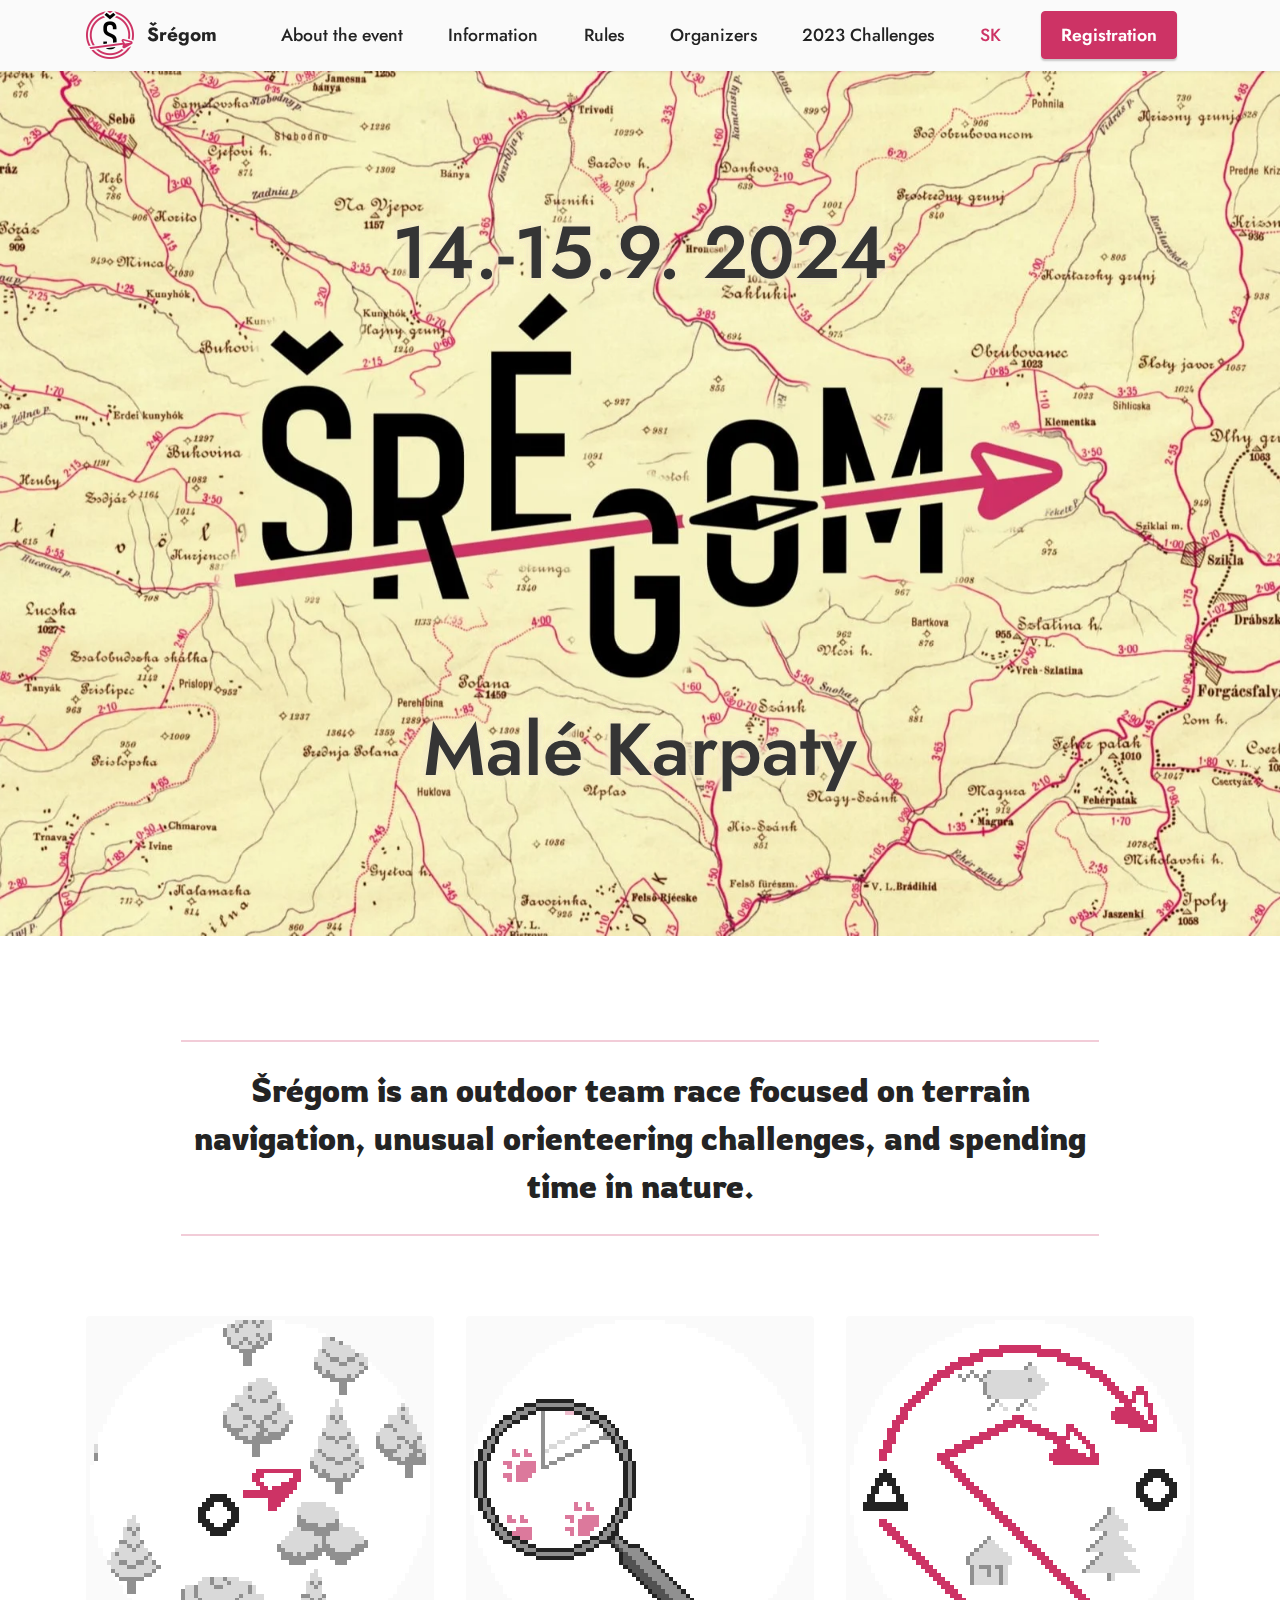
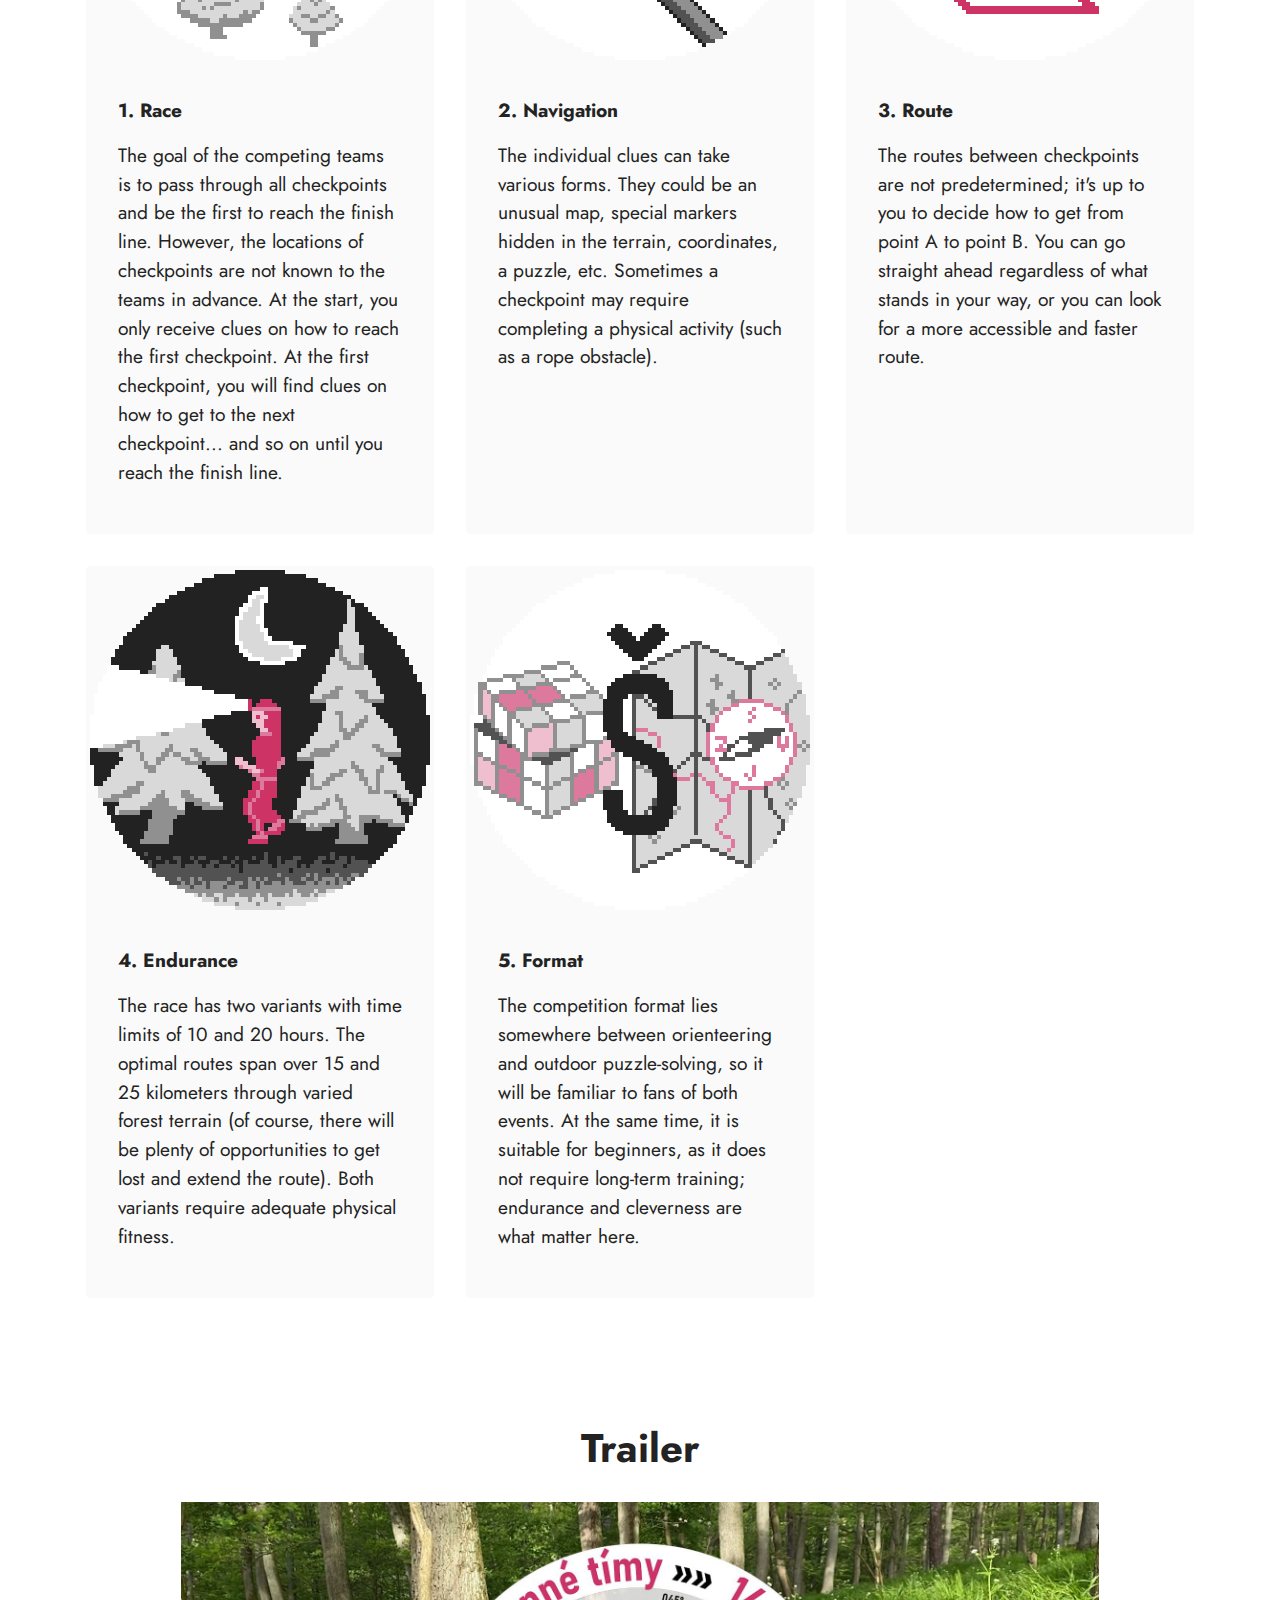
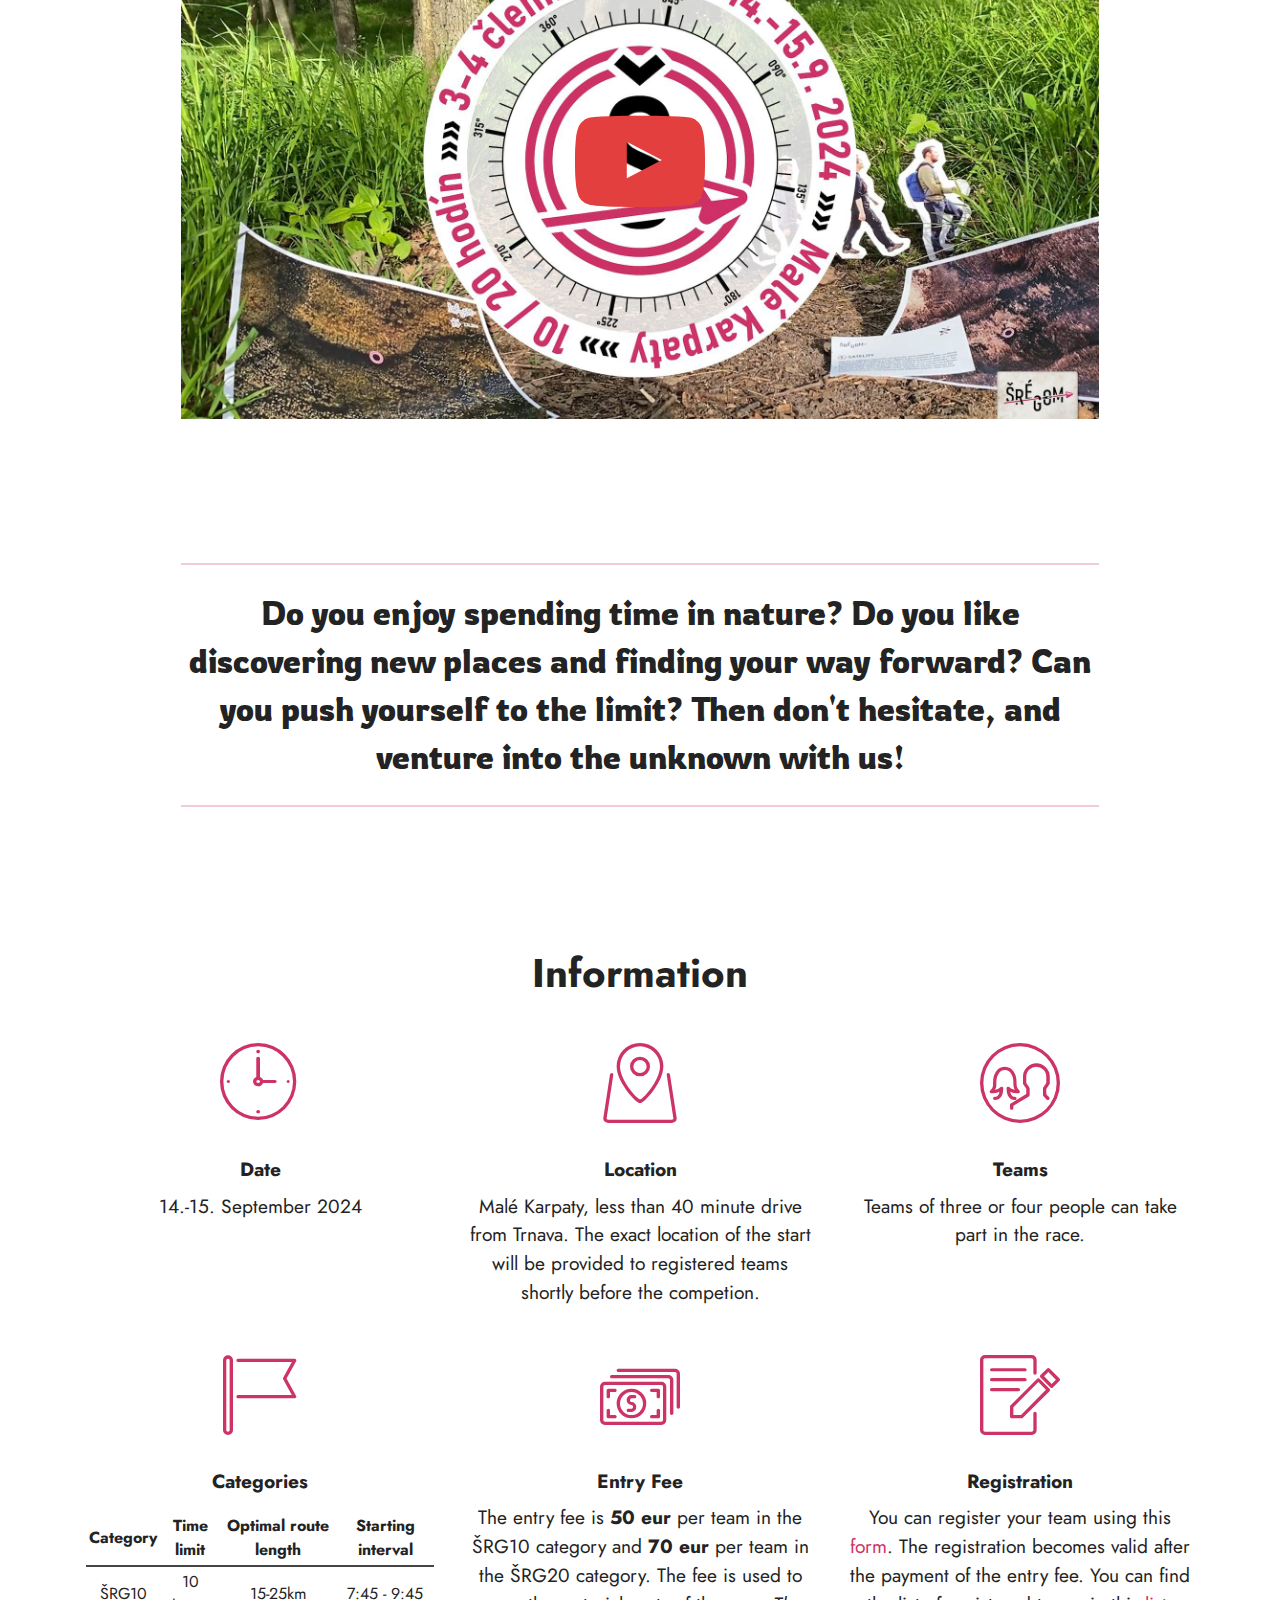
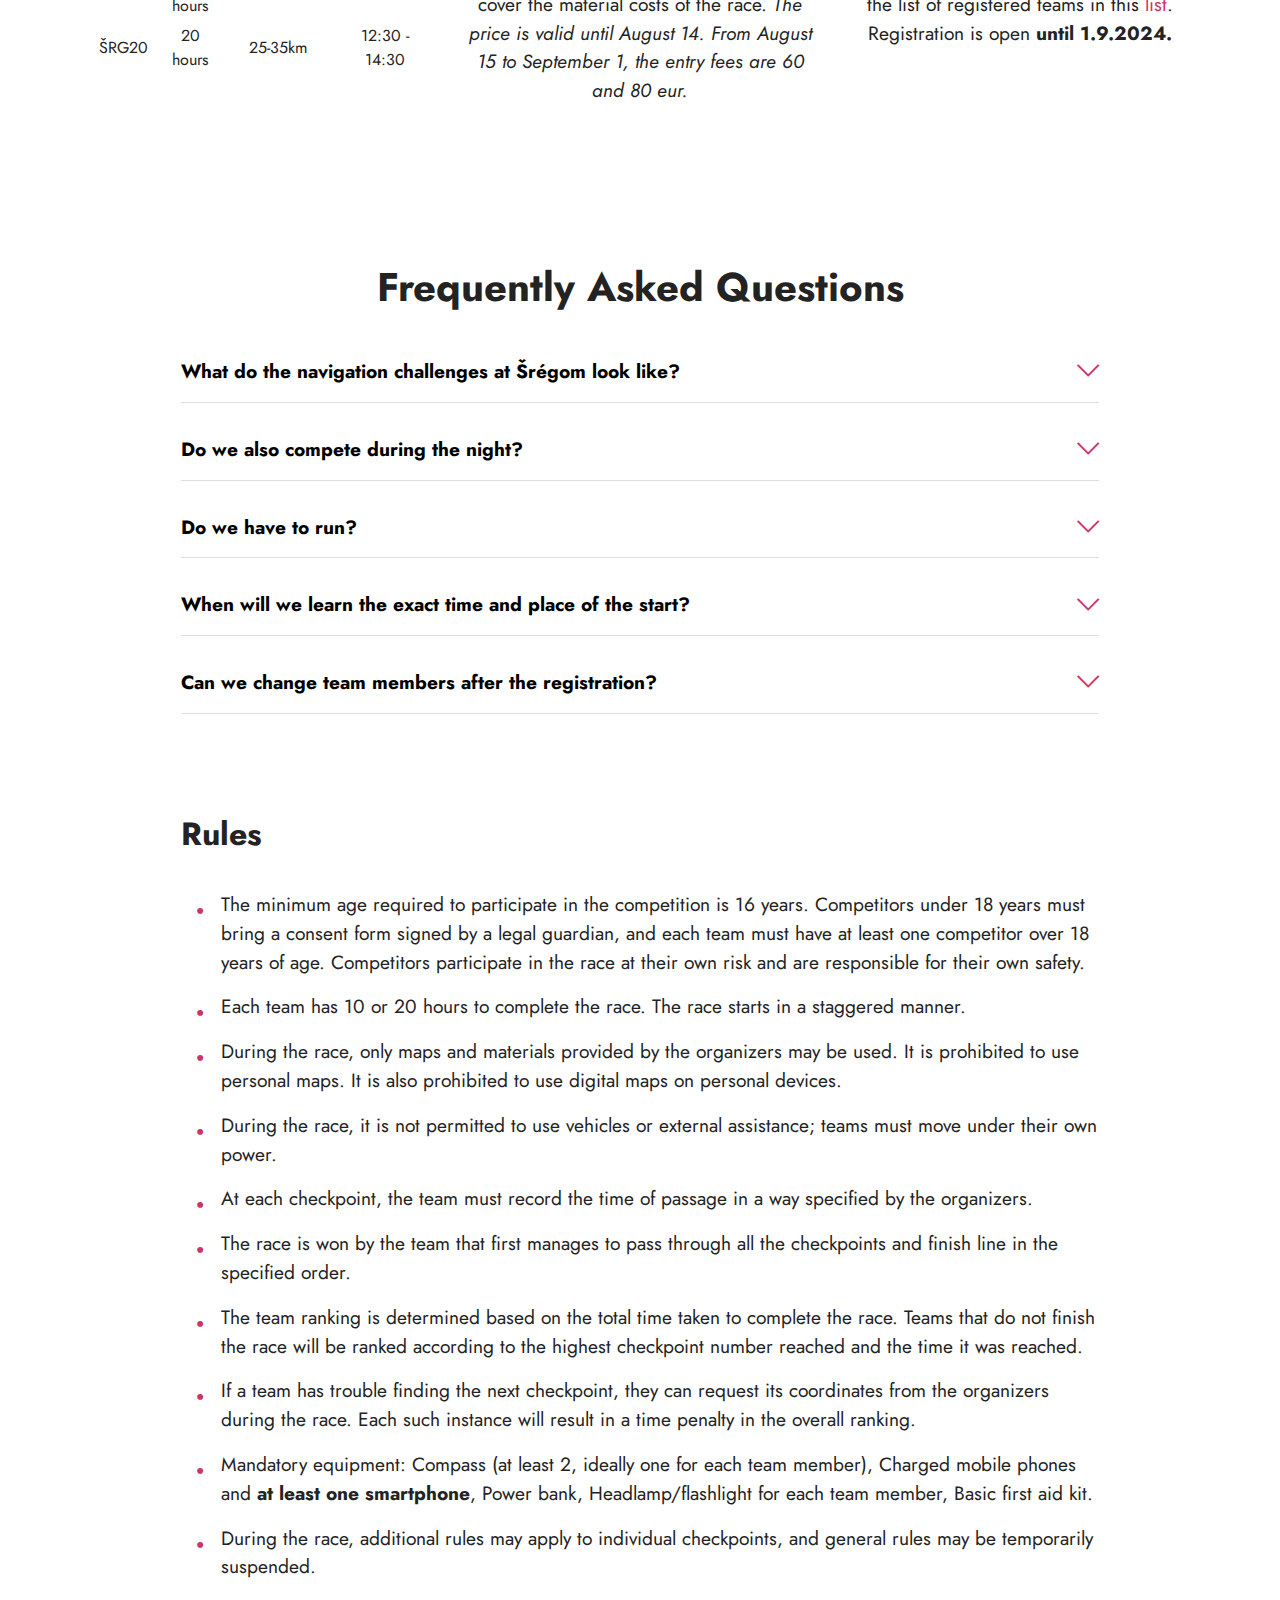
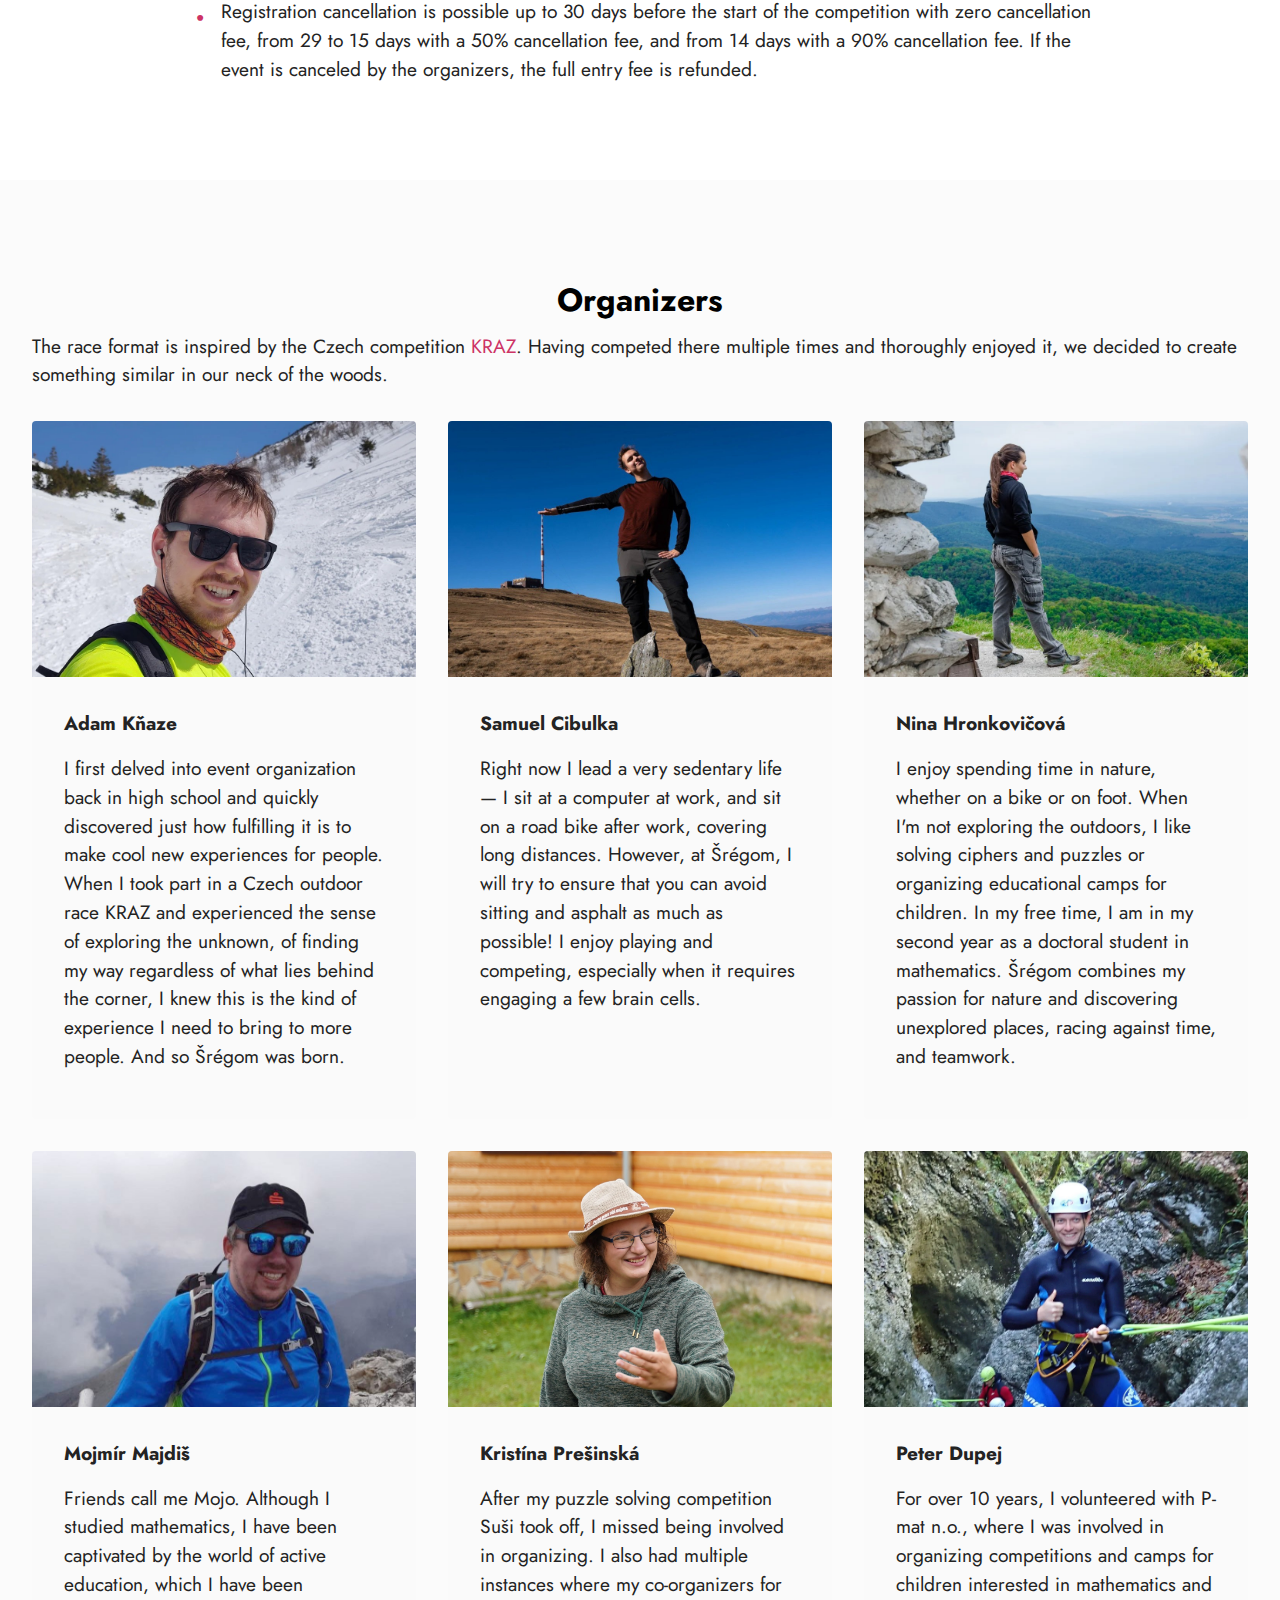
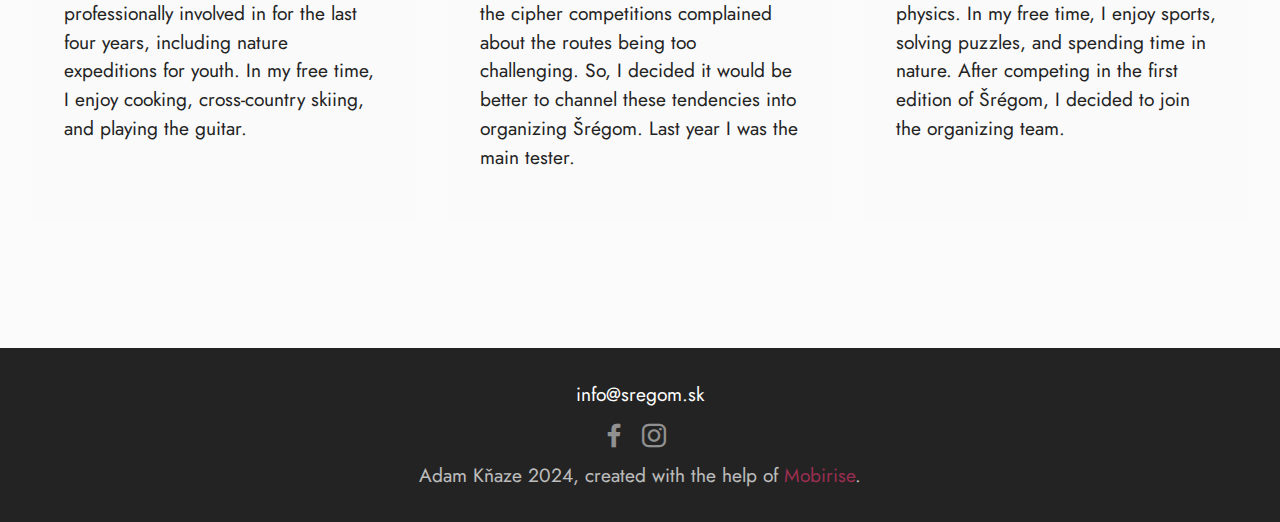
==== commit 3068cbe1: "minor translation tweaks" ====
--- a/en.html
+++ b/en.html
@@ -503,7 +503,7 @@
                 <p class="card-text mbr-fonts-style display-7">
                   The entry fee is <b>50 eur</b> per team in the ŠRG10 category and <b>70 eur</b> per team in the ŠRG20 category. The
                   fee is used to cover the material costs of the race. <i>The price is valid until August
-                    14. From August 15 to September 1, the entry fees are 60 and 80 euros.</i>
+                    14. From August 15 to September 1, the entry fees are 60 and 80 eur.</i>
                 </p>
               </div>
             </div>
@@ -609,7 +609,7 @@
                   <div class="panel-body">
                     <p class="mbr-fonts-style panel-text display-4">
                       Yes. The race has two variants - the shorter one starts early in the morning and teams have 10 hours to complete it.
-                      You might finish sooner, but it's quite possible that you'll still be on the course after sunset. The second variant has
+                      You might finish sooner, but it's quite possible that you'll still be under way after sunset. The second variant has
                       a 20-hour limit, starts around noon, and a significant part of it takes place overnight. In both cases, don't forget
                       to bring headlamps.
                     </p>
@@ -756,7 +756,7 @@
               </li>
               <li>
                 The team ranking is determined based on the total time taken to complete the race. Teams that do not finish
-                the race will be ranked according to the highest checkpoint no. reached and the time it was reached.
+                the race will be ranked according to the highest checkpoint number reached and the time it was reached.
               </li>
               <li>
                 If a team has trouble finding the next checkpoint, they can request its coordinates from the organizers during the
@@ -890,7 +890,7 @@
                 </h5>
 
                 <p class="mbr-text mbr-fonts-style mt-3 display-7">
-                  After my Cryptography Competition Suši took off, I missed being involved in organizing. I also
+                  After my puzzle solving competition Suši took off, I missed being involved in organizing. I also
                   had multiple instances where my co-organizers for the cipher competitions complained about the routes being too
                   challenging. So, I decided it would be better to channel these tendencies into organizing Šrégom. Last year I was the main tester.
                 </p>
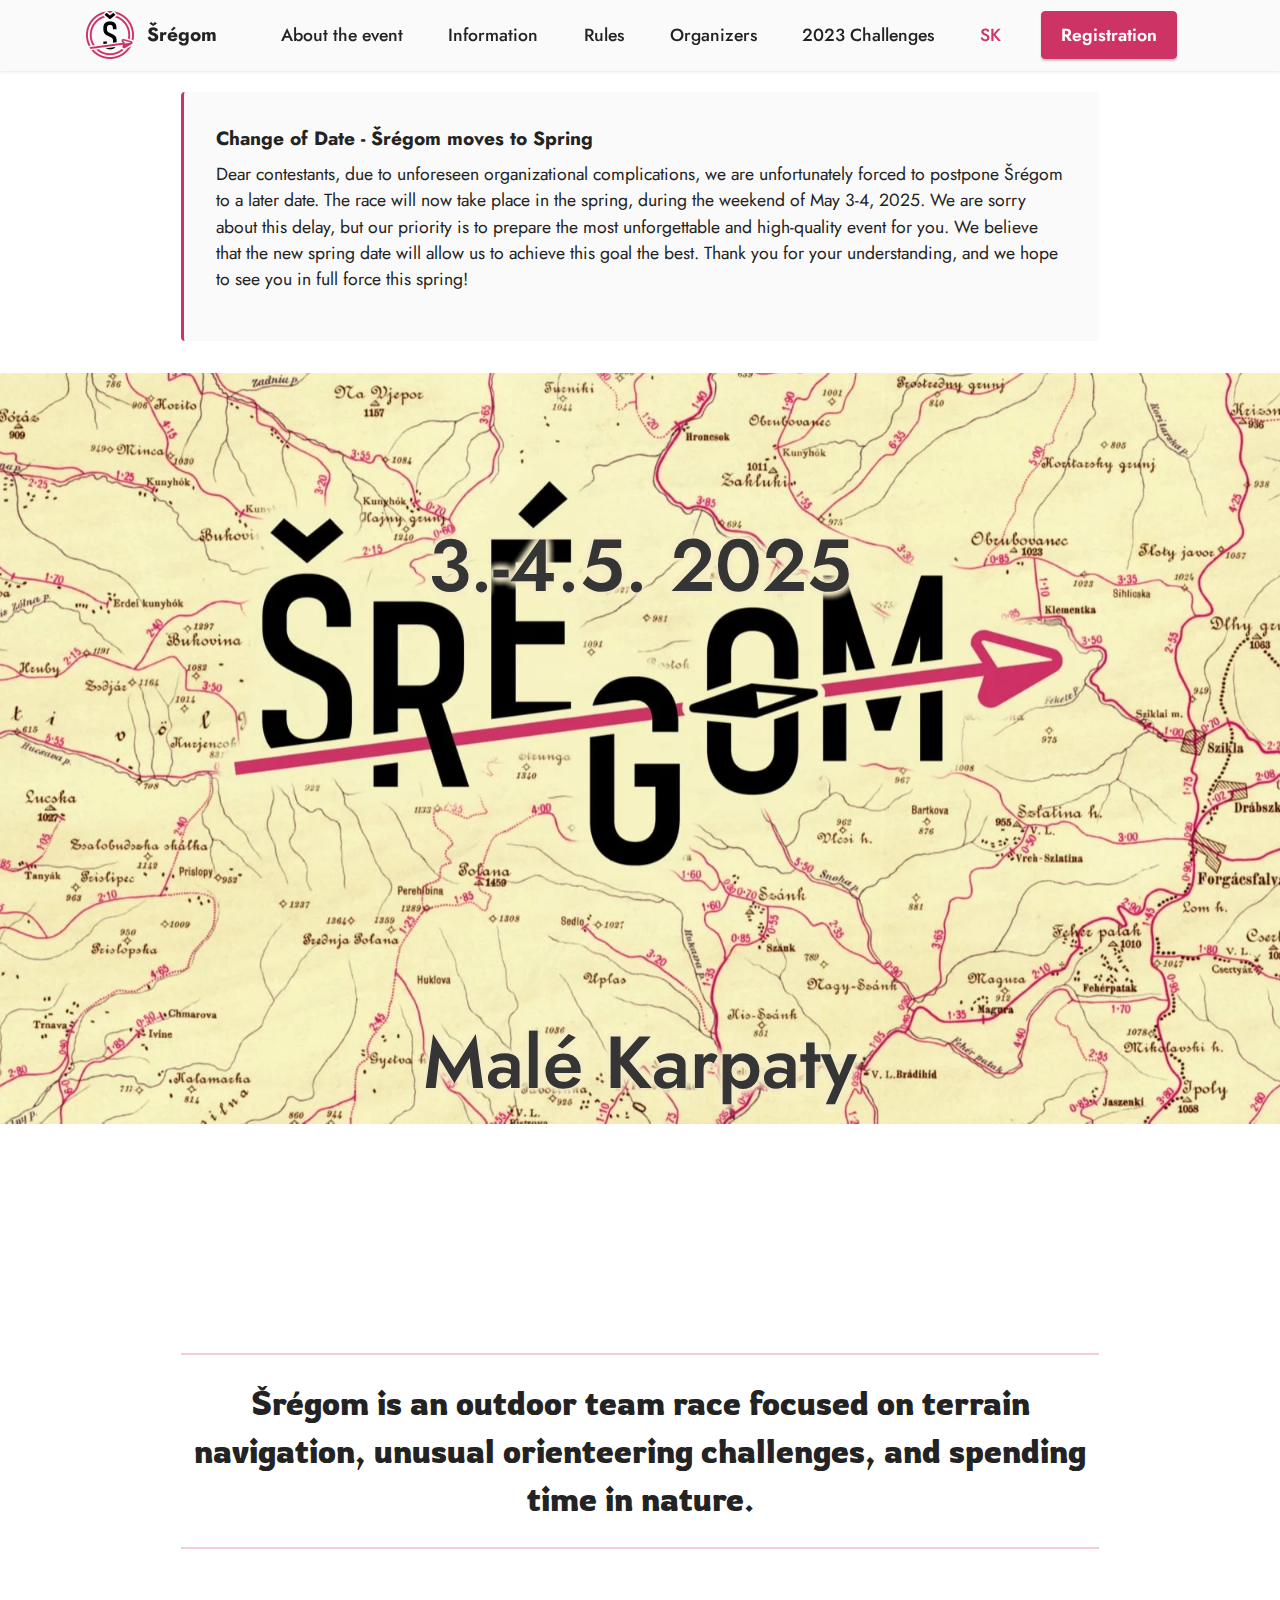
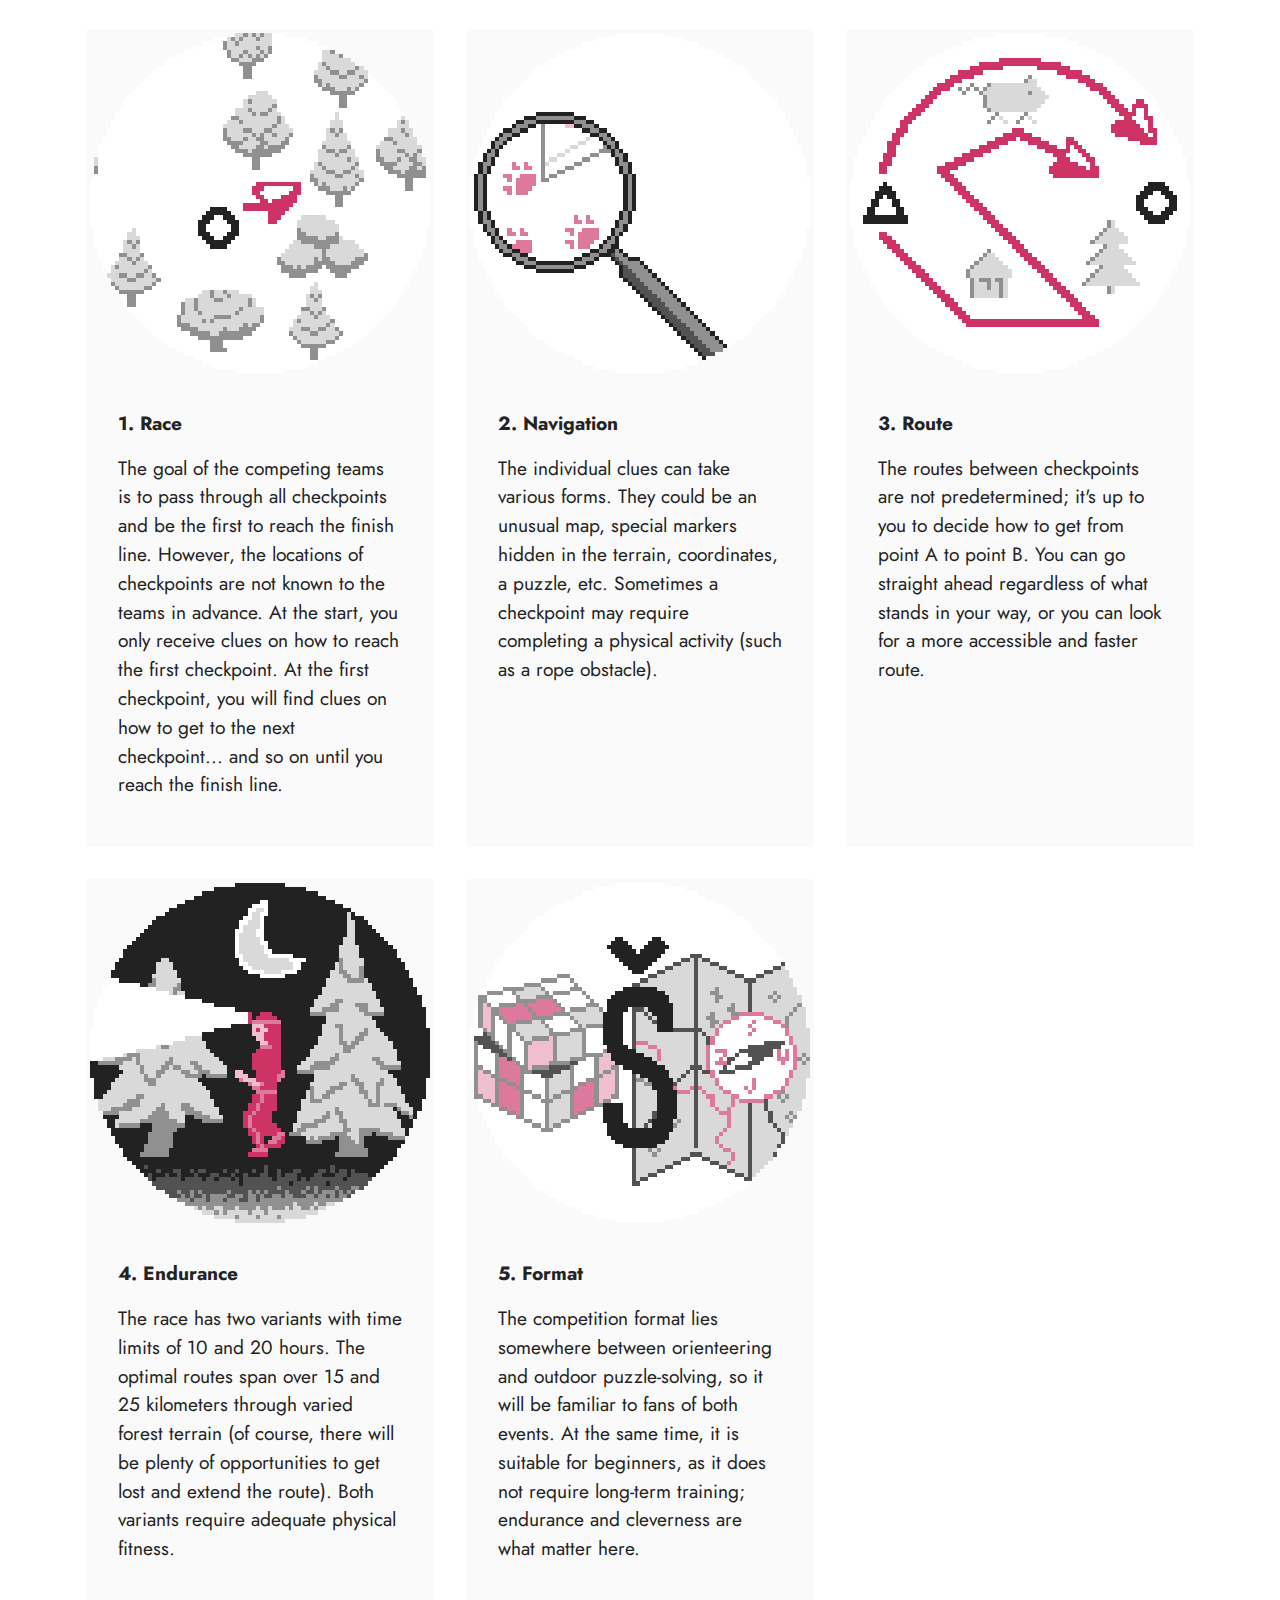
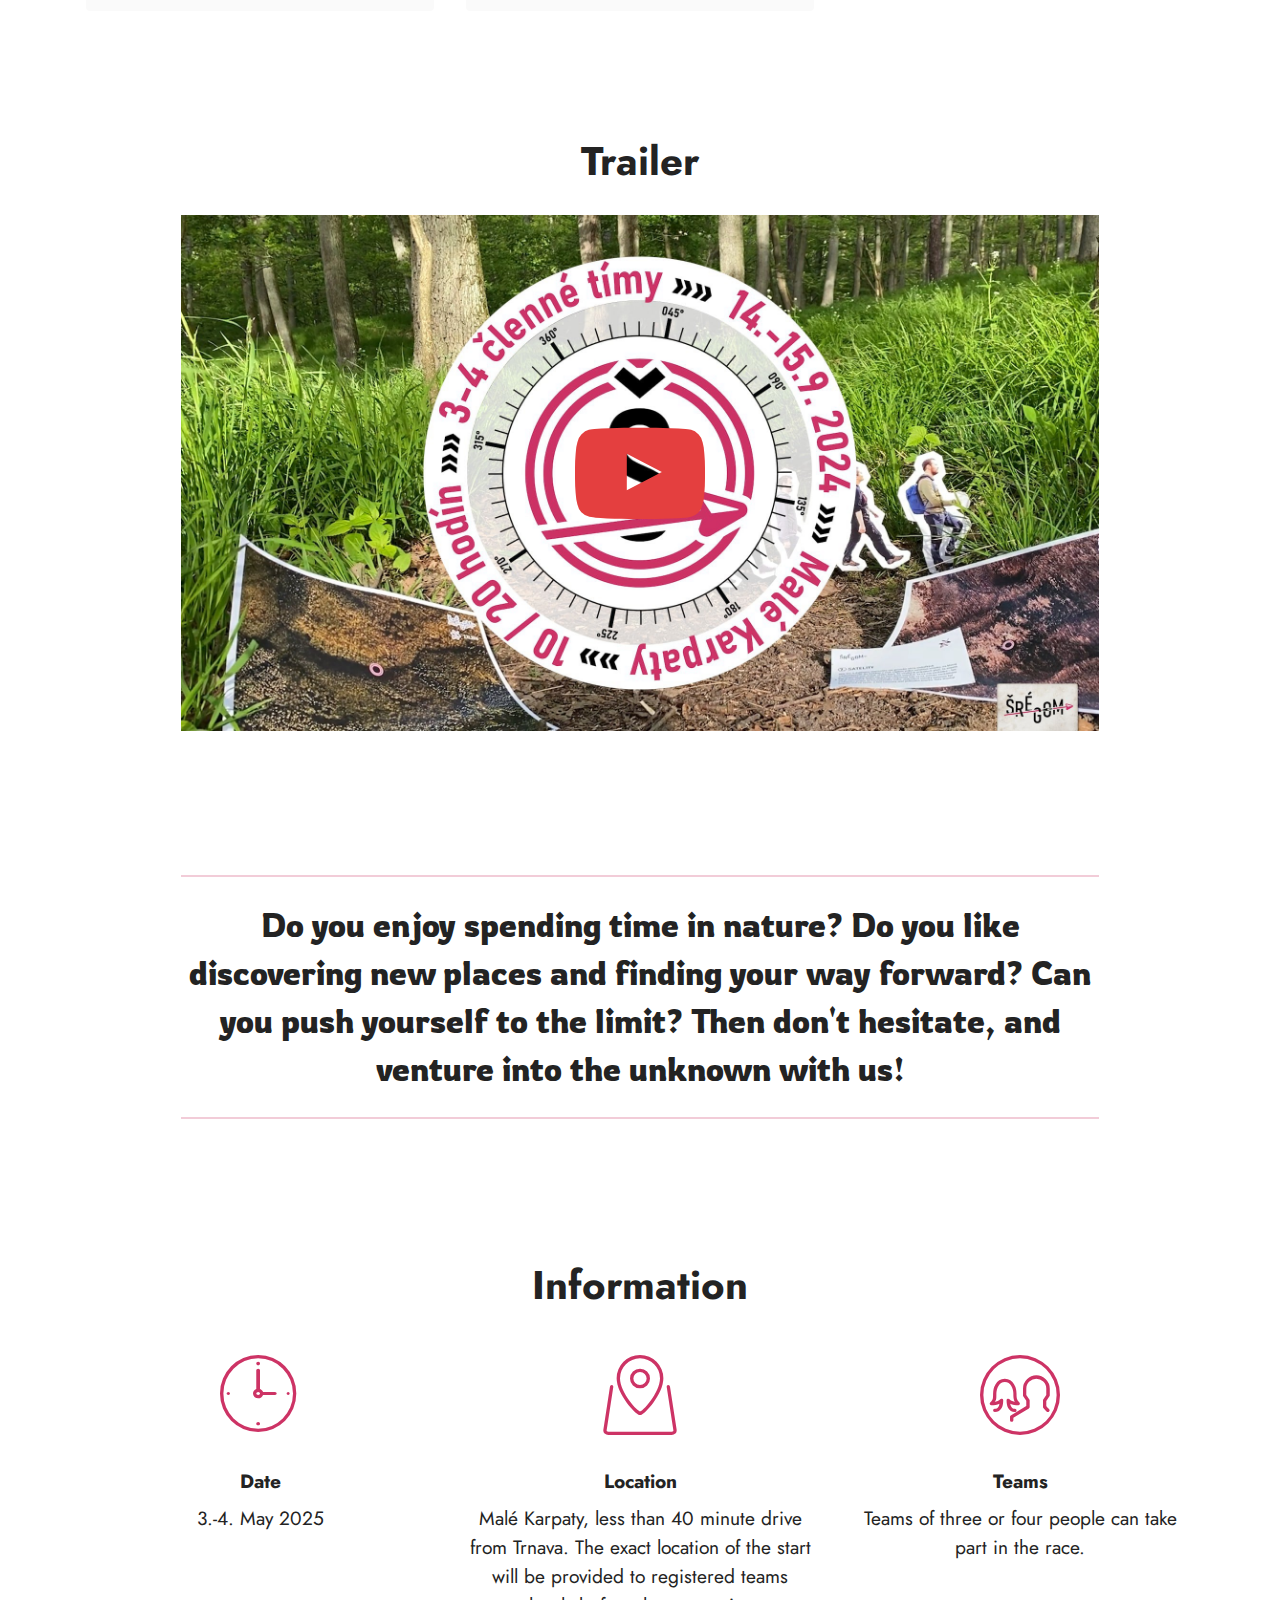
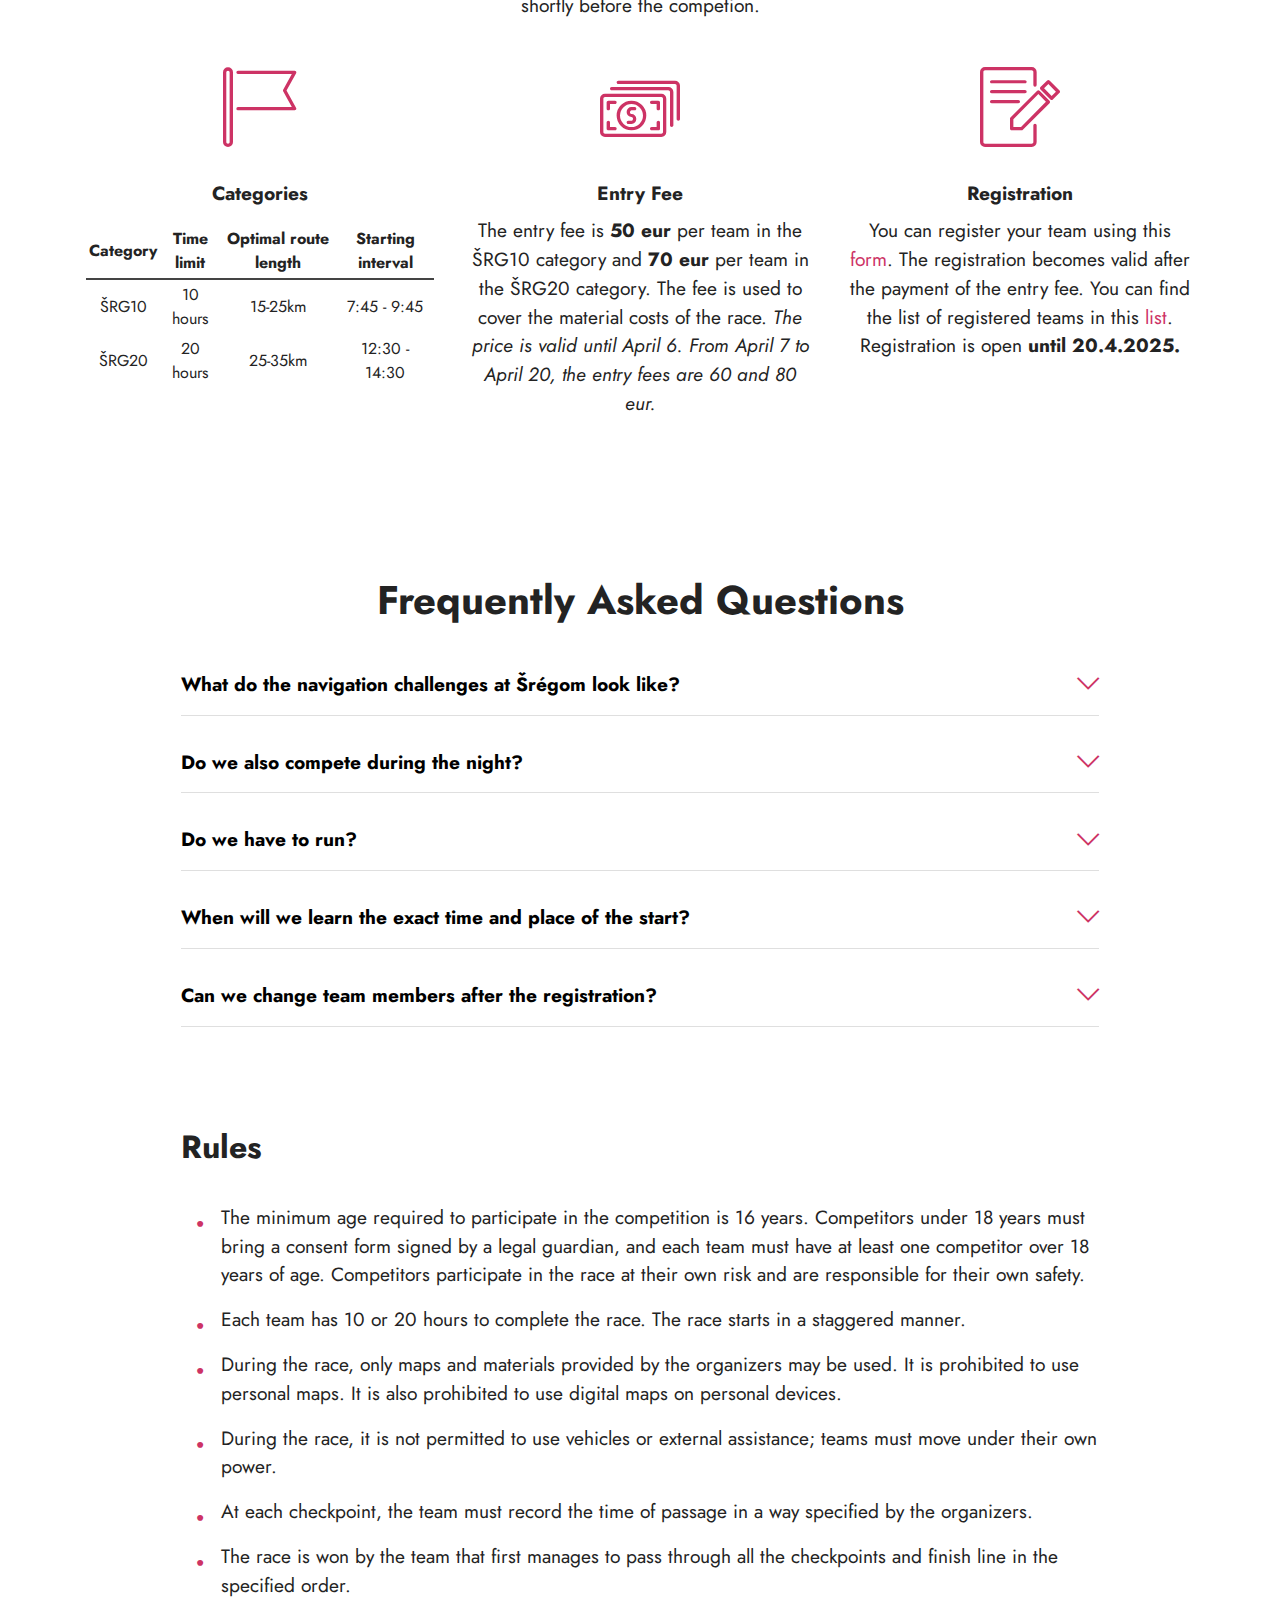
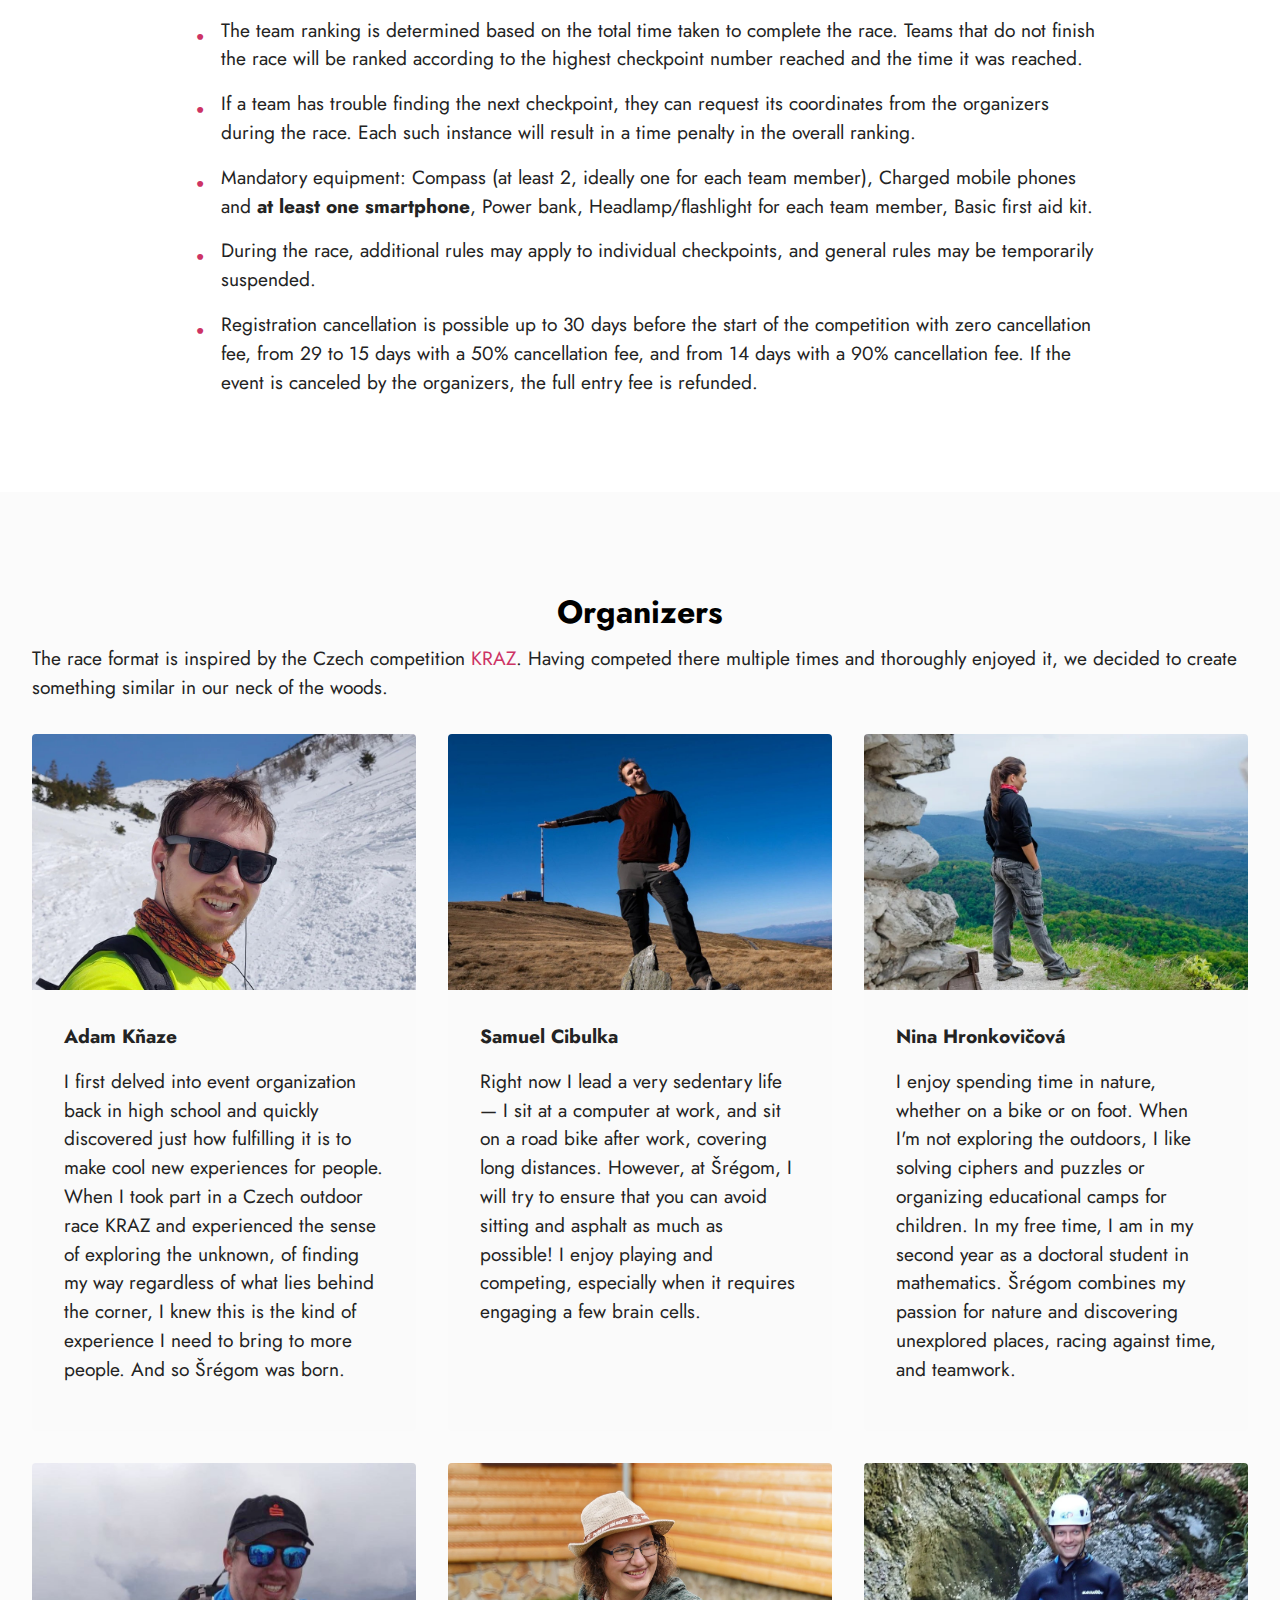
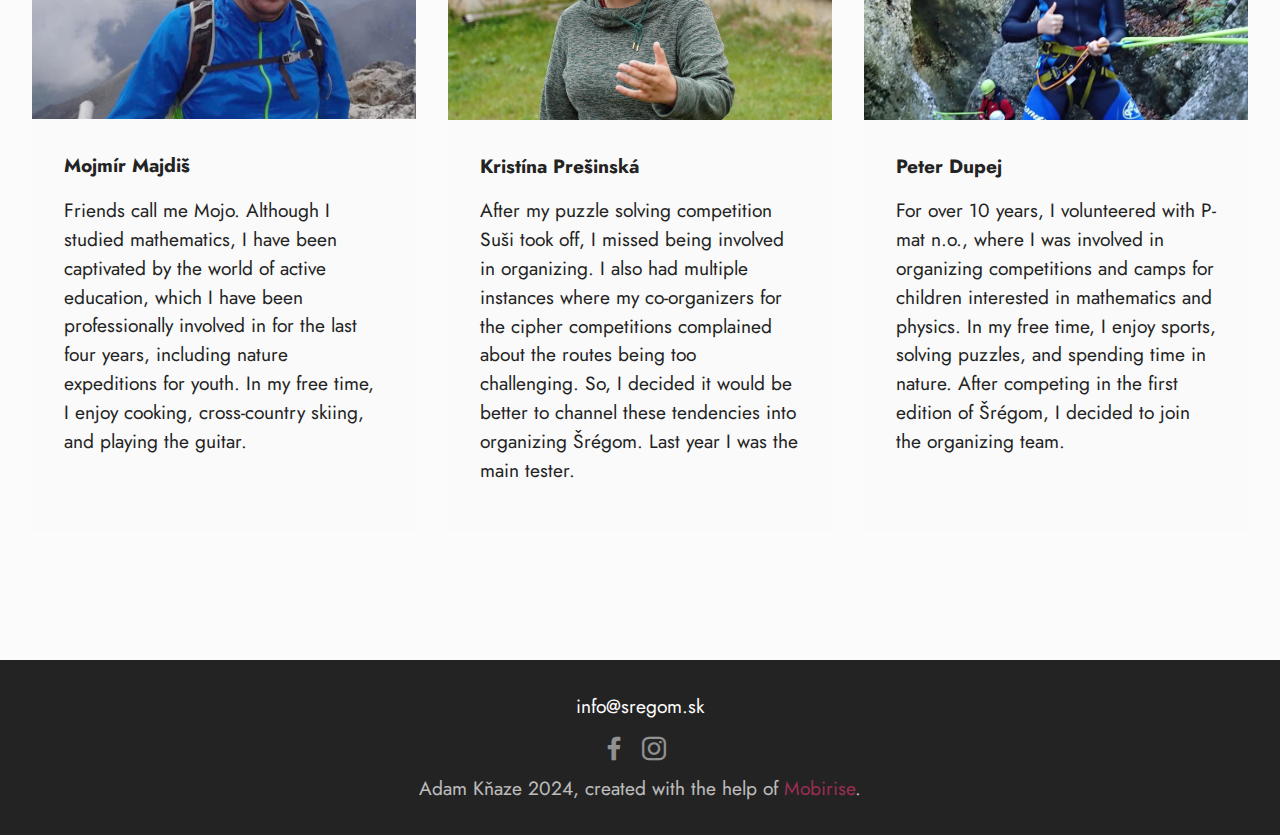
==== commit 29ad57a2: "date change notice" ====
--- a/en.html
+++ b/en.html
@@ -97,7 +97,7 @@
                 <a class="nav-link link text-black text-primary display-4" href="stanovistia_23.html">2023 Challenges</a>
               </li>
               <li class="nav-item">
-                <a class="nav-link link text-primary display-4" href="https://sregom.sk">SK</a>
+                <a class="nav-link link text-primary display-4" href="index.html">SK</a>
               </li>
             </ul>
 
@@ -112,6 +112,29 @@
           </div>
         </div>
       </nav>
+    </section>
+
+    <section data-bs-version="5.1" class="content7 cid-ulNMBMAKdJ" id="content7-10">
+    
+      <div class="container">
+        <div class="row justify-content-center">
+          <div class="col-12 col-md-10">
+            <blockquote>
+              <h5 class="mbr-section-title mbr-fonts-style mb-2 display-7"><strong>Change of Date - Šrégom moves to
+                  Spring</strong></h5>
+              <p class="mbr-text mbr-fonts-style display-4">
+                Dear contestants,
+                due to unforeseen organizational complications, we are unfortunately forced to postpone Šrégom to a later
+                date.
+                The race will now take place in the spring, during the weekend
+                of May 3-4, 2025. We are sorry about this delay, but our priority is to prepare the most unforgettable and
+                high-quality event for you. We believe that the new spring date will allow us to achieve this goal the best.
+                Thank you for your understanding, and we hope to see you in full force this spring!
+              </p>
+            </blockquote>
+          </div>
+        </div>
+      </div>
     </section>
 
     <section data-bs-version="5.1" class="header1 cid-tykyiCYTLH mbr-fullscreen mbr-parallax-background" id="header1-1">
@@ -124,12 +147,12 @@
                 <h1
                   class="mbr-section-title mbr-fonts-style mb-3 display-1 custom-banner-text custom-text-align-center"
                 >
-                  14-15.9.
+                  3-4.5.
                 </h1>
                 <h1
                   class="mbr-section-title mbr-fonts-style mb-3 display-1 custom-banner-text custom-text-align-center"
                 >
-                  2024
+                  2025
                 </h1>
               </div>
             </div>
@@ -147,7 +170,7 @@
         </div>
         <div class="row justify-content-center custom-remove-on-large">
           <h1 class="mbr-section-title mbr-fonts-style mb-3 display-1 custom-banner-text custom-text-align-center">
-            14.-15.9. 2024
+            3.-4.5. 2025
           </h1>
         </div>
         <div class="row justify-content-center custom-remove-on-large custom-height-200"></div>
@@ -420,7 +443,7 @@
                 <h5 class="card-title mbr-fonts-style display-7">
                   <strong>Date</strong>
                 </h5>
-                <p class="card-text mbr-fonts-style display-7">14.-15. September 2024</p>
+                <p class="card-text mbr-fonts-style display-7">3.-4. May 2025</p>
               </div>
             </div>
           </div>
@@ -502,8 +525,8 @@
                 </h5>
                 <p class="card-text mbr-fonts-style display-7">
                   The entry fee is <b>50 eur</b> per team in the ŠRG10 category and <b>70 eur</b> per team in the ŠRG20 category. The
-                  fee is used to cover the material costs of the race. <i>The price is valid until August
-                    14. From August 15 to September 1, the entry fees are 60 and 80 eur.</i>
+                  fee is used to cover the material costs of the race. <i>The price is valid until April
+                    6. From April 7 to April 20, the entry fees are 60 and 80 eur.</i>
                 </p>
               </div>
             </div>
@@ -522,7 +545,7 @@
                   <a href="https://forms.gle/zskVJTvY5yVRbbRD7" class="text-primary" target="_blank">form</a>.
                   The registration becomes valid after the payment of the entry fee. You can find the list of registered teams in this 
                   <a href="https://docs.google.com/spreadsheets/d/1NJ4fOMR0ap_tFx2ibQ3mXdPipEtNOJ4i6-RdQQZWUZ4/edit?usp=sharing"
-                    class="text-primary" target="_blank">list</a>. Registration is open <b>until 1.9.2024.</b>
+                    class="text-primary" target="_blank">list</a>. Registration is open <b>until 20.4.2025.</b>
                 </p>
               </div>
             </div>
--- a/assets/mobirise/css/mbr-additional.css
+++ b/assets/mobirise/css/mbr-additional.css
@@ -2010,3 +2010,15 @@
 table.categoryTable tfoot {
   font-weight: bold;
 }
+.cid-ulNMBMAKdJ {
+  padding-top: 2rem;
+  padding-bottom: 2rem;
+  background-color: #ffffff;
+}
+.cid-ulNMBMAKdJ blockquote {
+  border-color: #cd3365;
+  border-radius: 4px;
+  background-color: #fafafa;
+  padding: 2rem;
+  margin-bottom: 0;
+}--- a/assets/mobirise/css/mbr-additional.css
+++ b/assets/mobirise/css/mbr-additional.css
@@ -2010,3 +2010,15 @@
 table.categoryTable tfoot {
   font-weight: bold;
 }
+.cid-ulNMBMAKdJ {
+  padding-top: 2rem;
+  padding-bottom: 2rem;
+  background-color: #ffffff;
+}
+.cid-ulNMBMAKdJ blockquote {
+  border-color: #cd3365;
+  border-radius: 4px;
+  background-color: #fafafa;
+  padding: 2rem;
+  margin-bottom: 0;
+}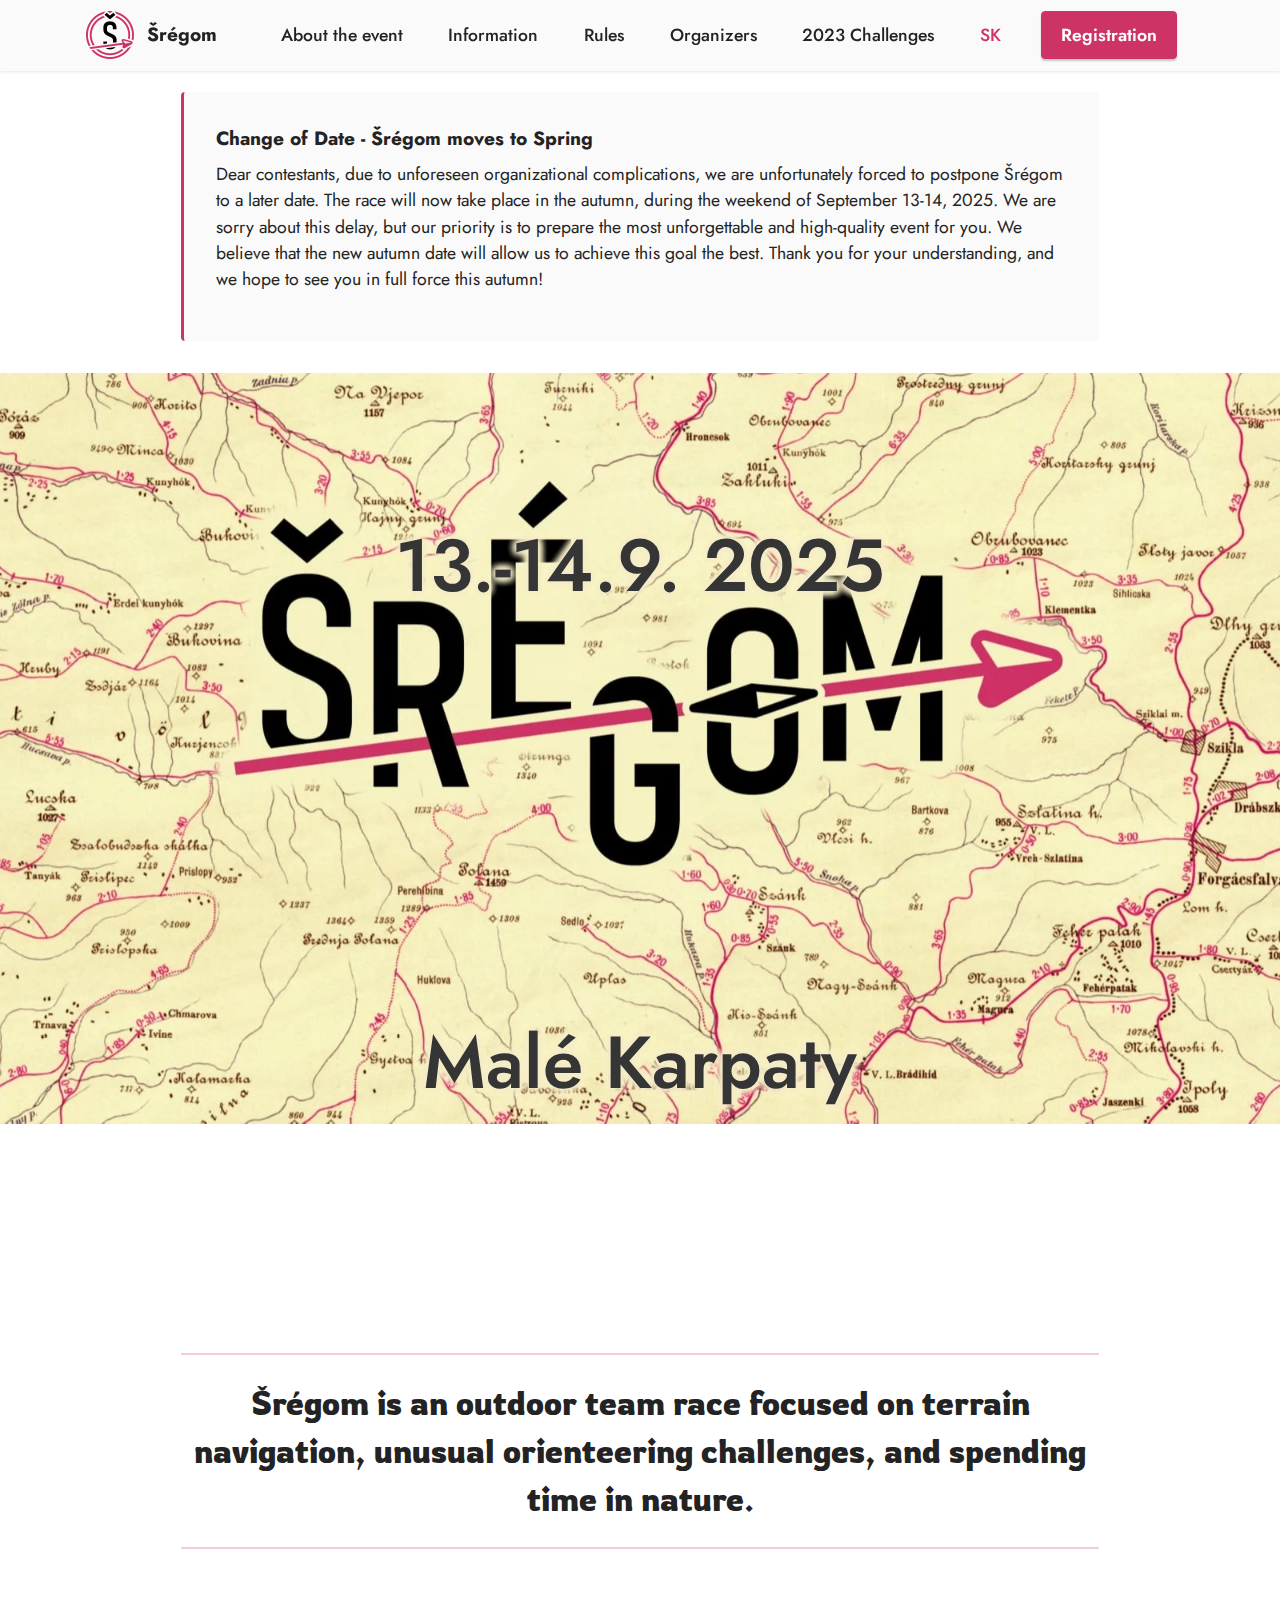
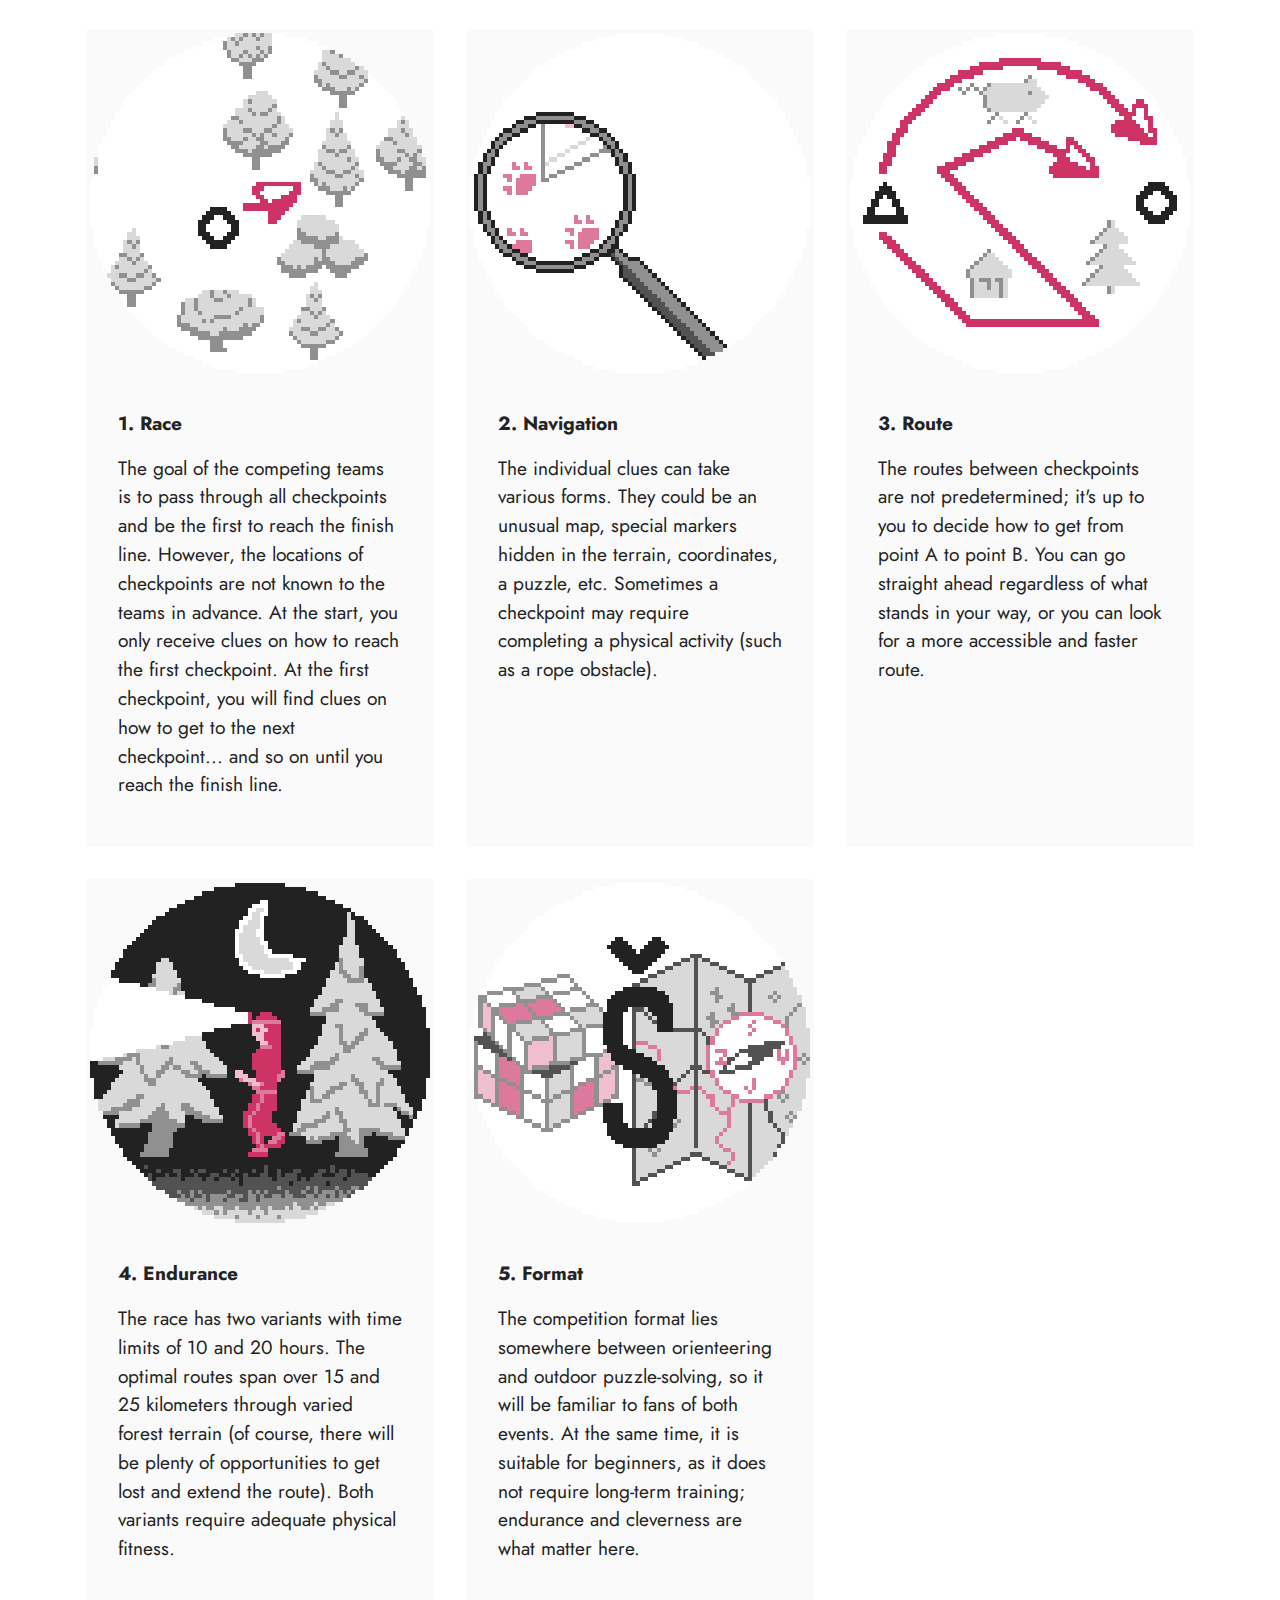
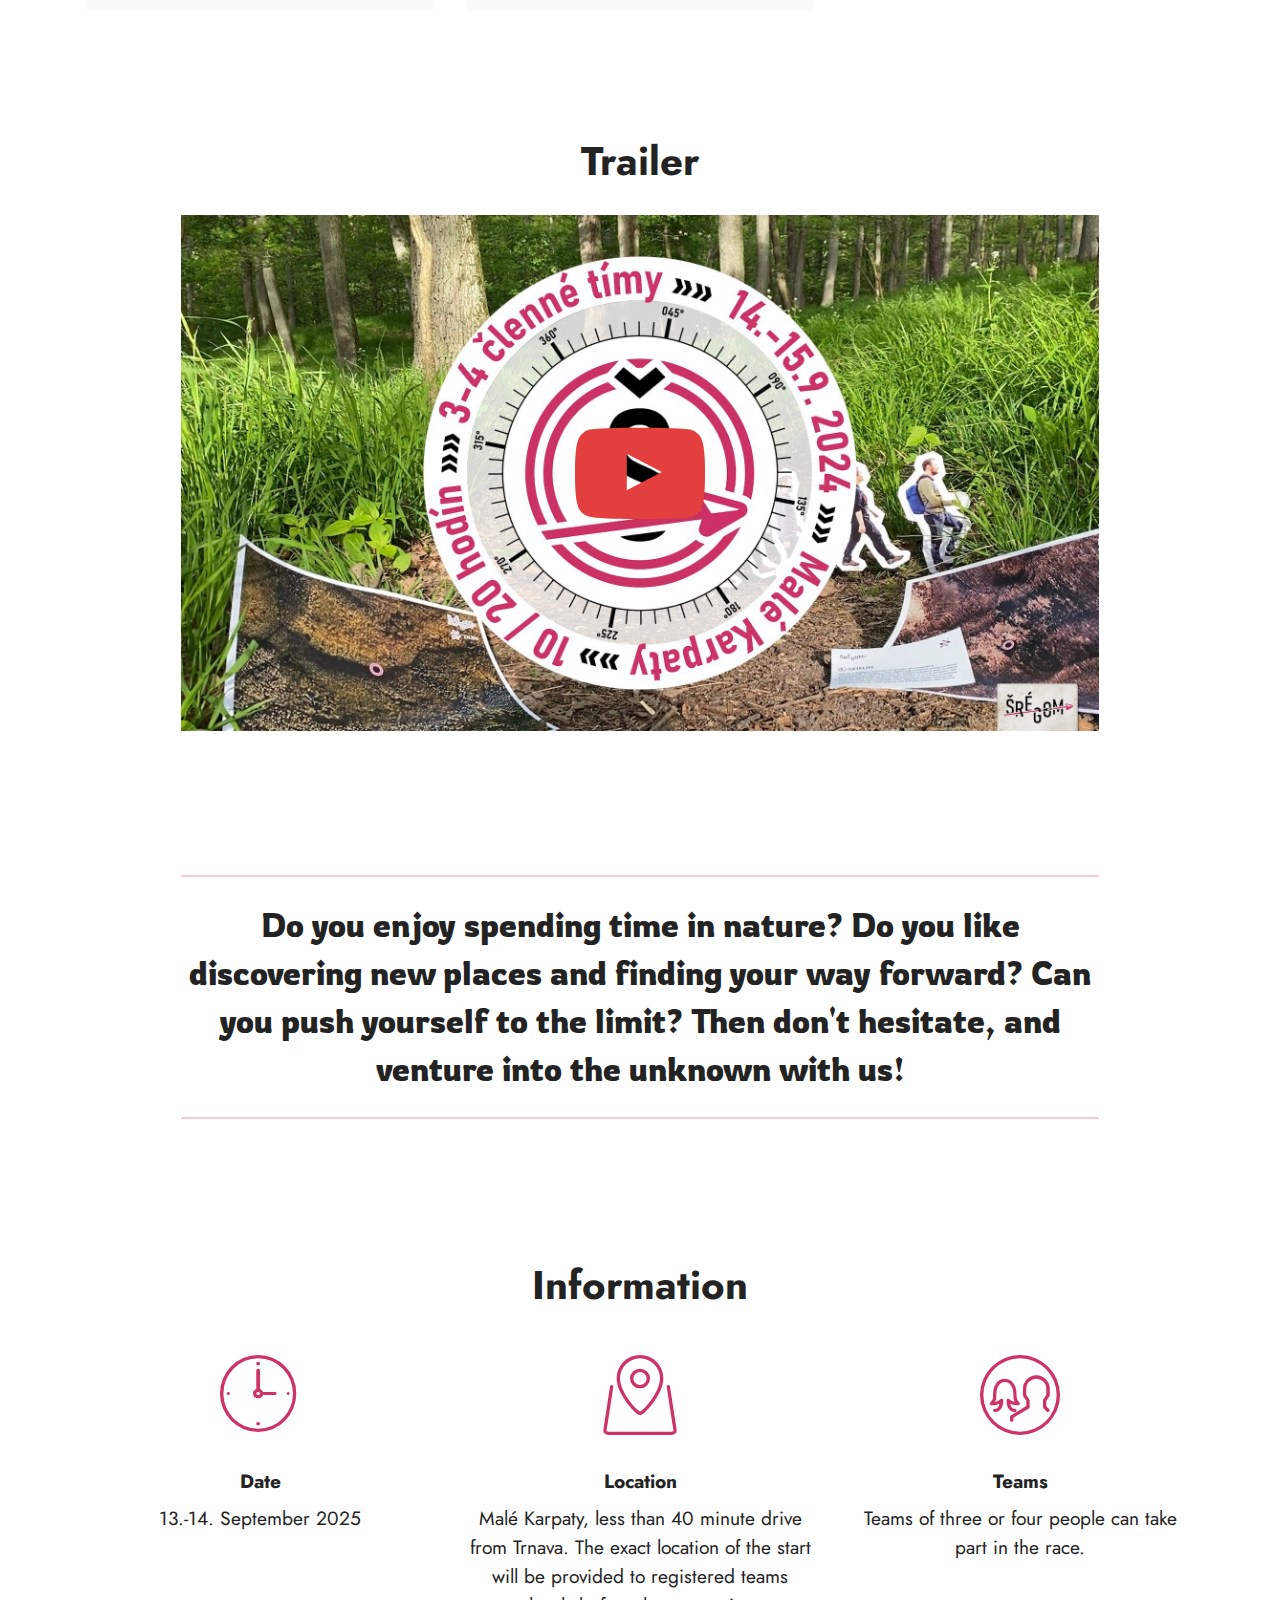
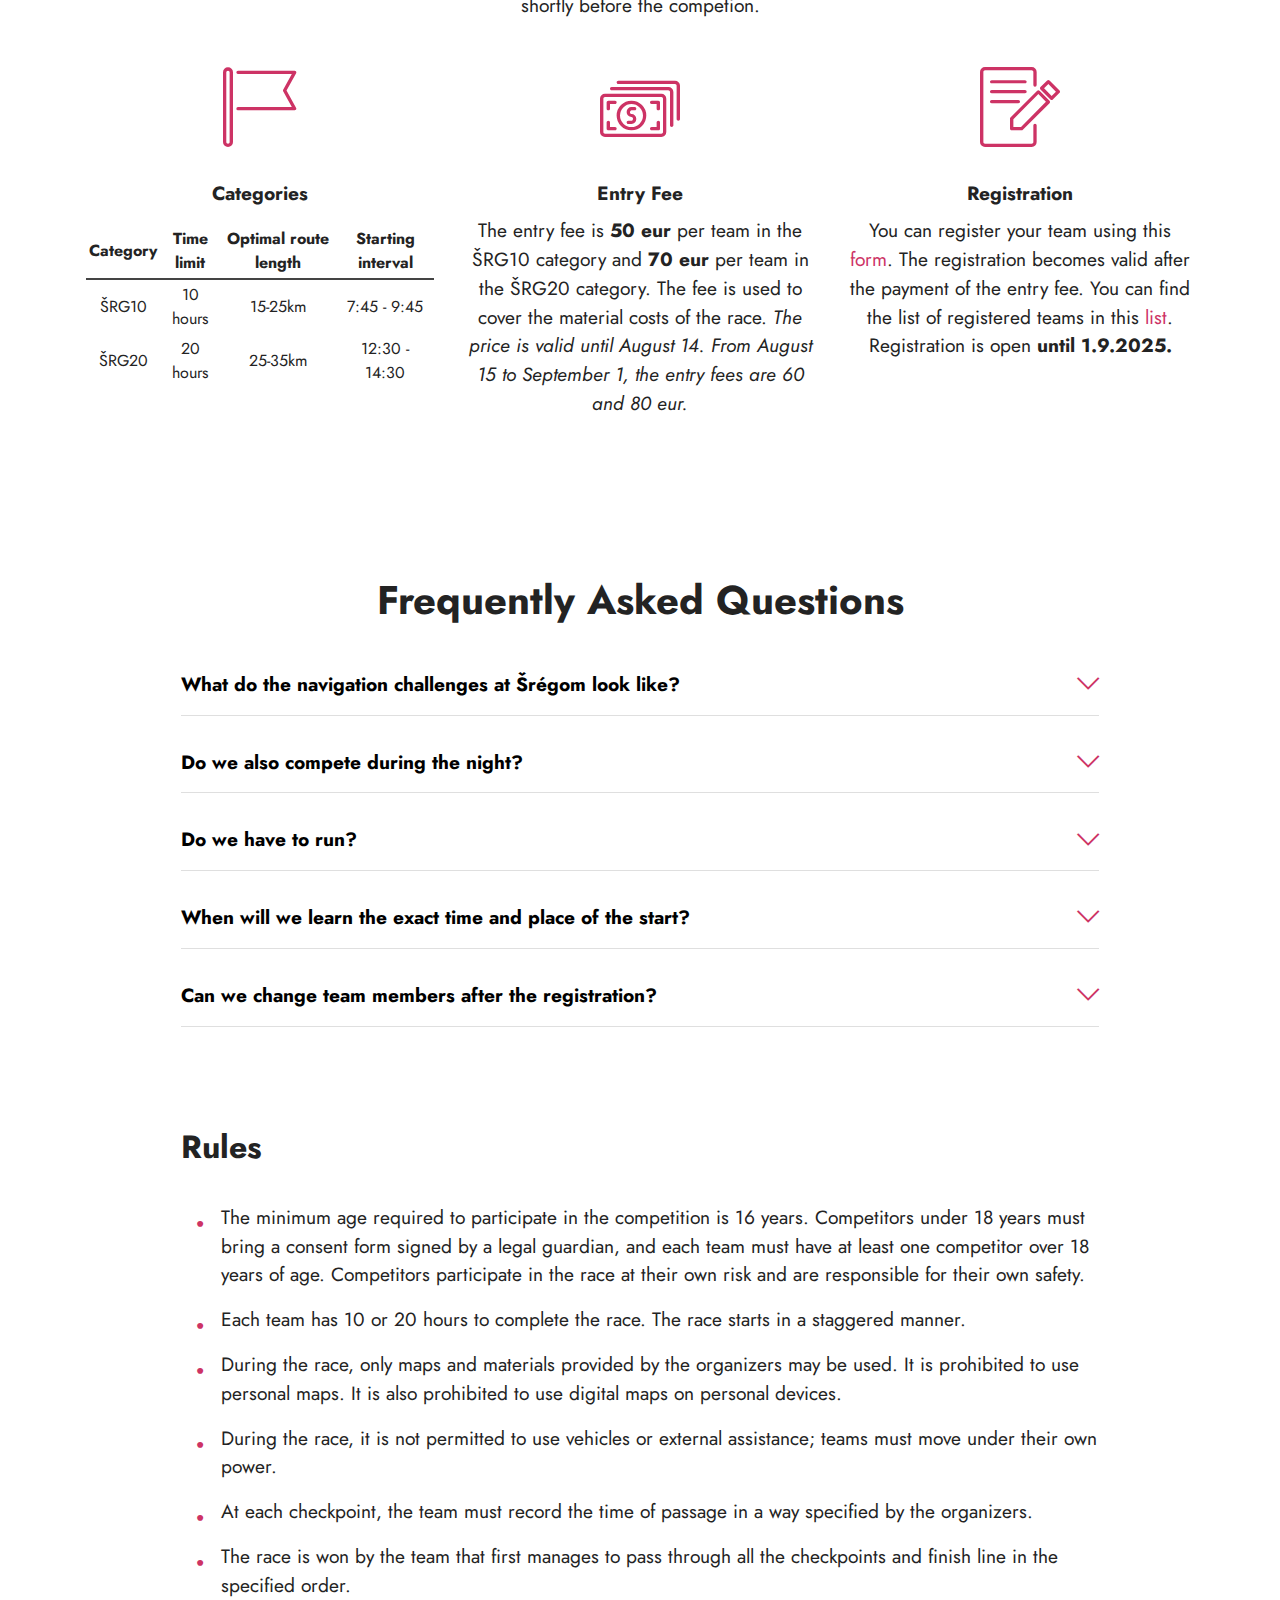
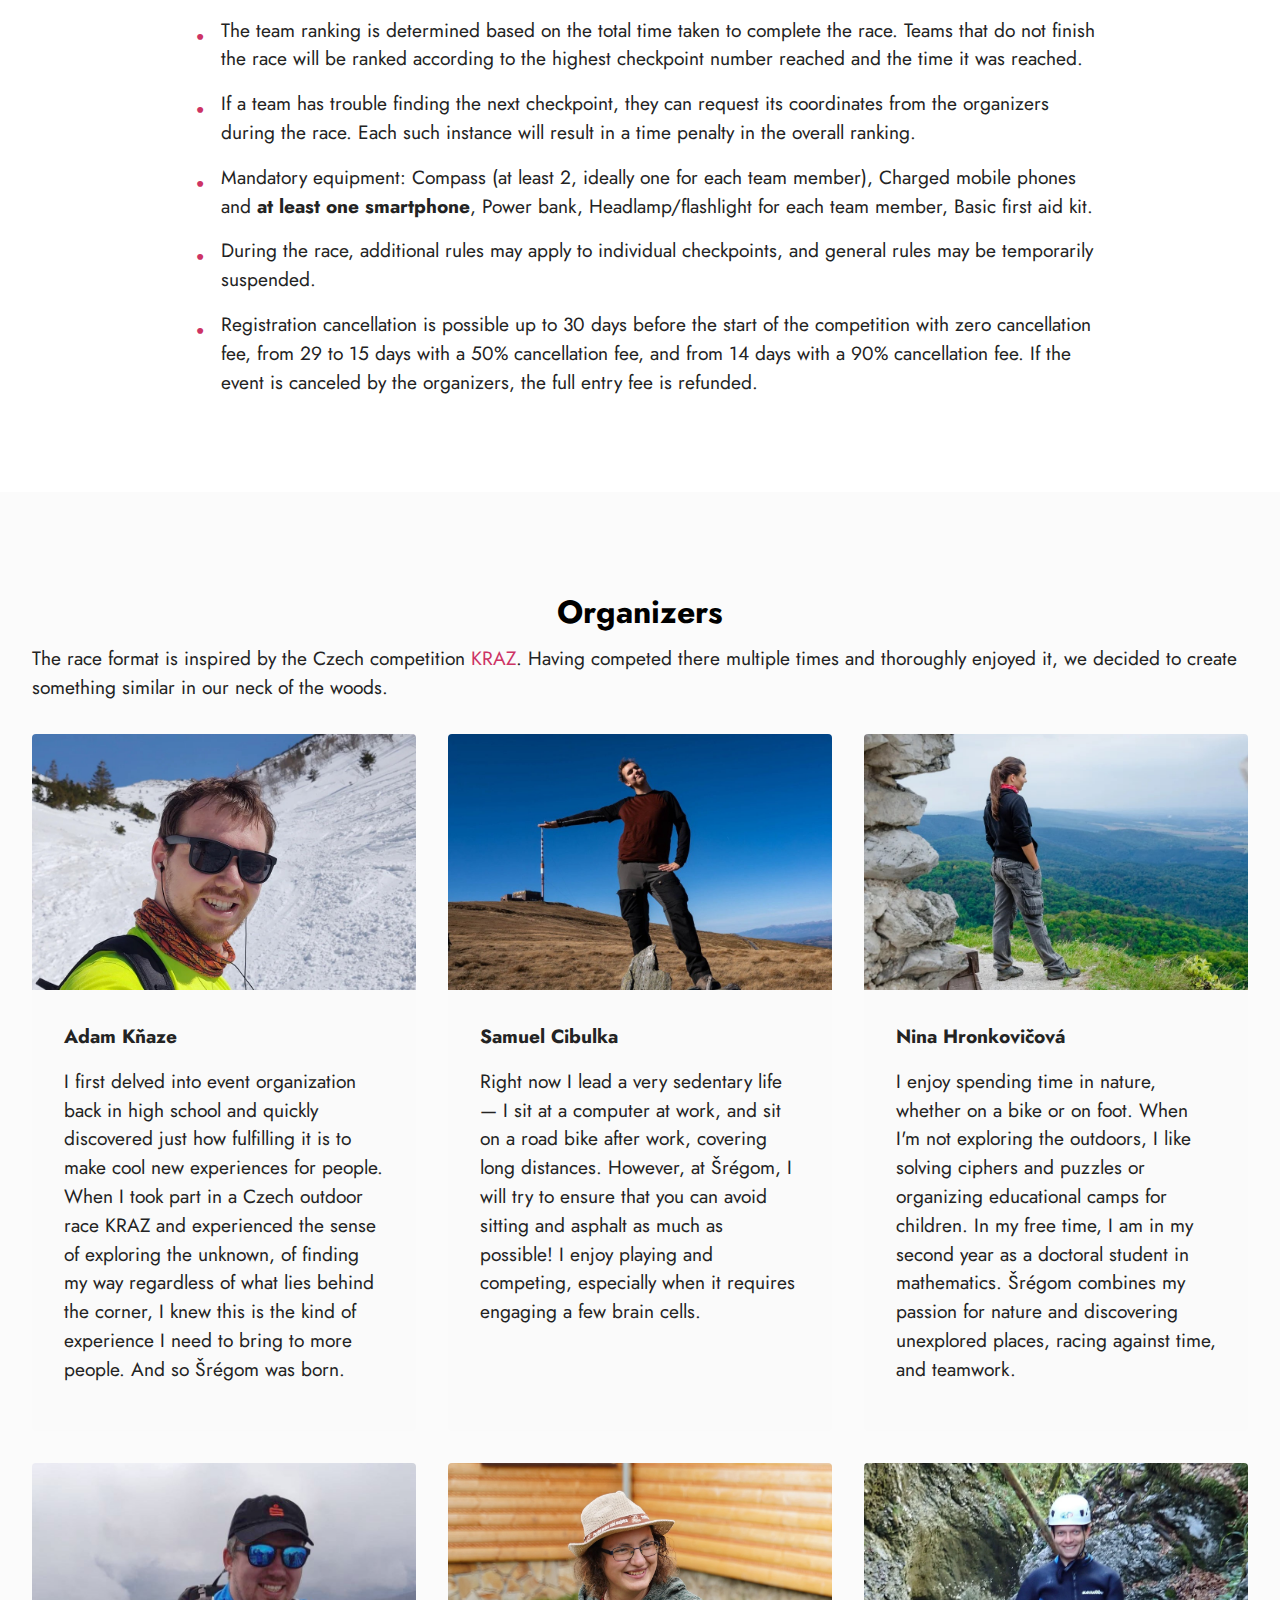
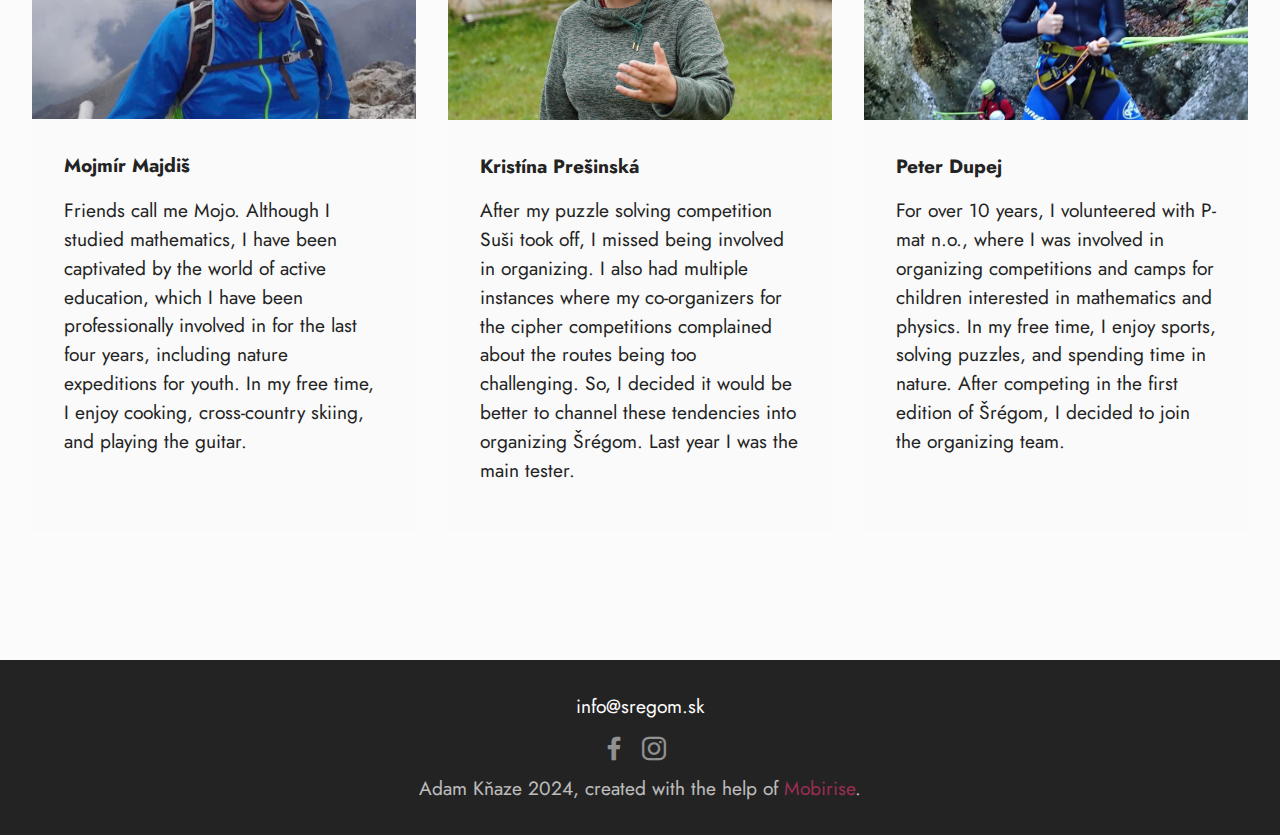
==== commit 186e0b0e: "date shift #2" ====
--- a/en.html
+++ b/en.html
@@ -94,7 +94,7 @@
                 <a class="nav-link link text-black text-primary display-4" href="#gallery3-d">Organizers</a>
               </li>
               <li class="nav-item">
-                <a class="nav-link link text-black text-primary display-4" href="stanovistia_23.html">2023 Challenges</a>
+                <a class="nav-link link text-black text-primary display-4" href="stanovistia_23_en.html">2023 Challenges</a>
               </li>
               <li class="nav-item">
                 <a class="nav-link link text-primary display-4" href="index.html">SK</a>
@@ -126,10 +126,10 @@
                 Dear contestants,
                 due to unforeseen organizational complications, we are unfortunately forced to postpone Šrégom to a later
                 date.
-                The race will now take place in the spring, during the weekend
-                of May 3-4, 2025. We are sorry about this delay, but our priority is to prepare the most unforgettable and
-                high-quality event for you. We believe that the new spring date will allow us to achieve this goal the best.
-                Thank you for your understanding, and we hope to see you in full force this spring!
+                The race will now take place in the autumn, during the weekend
+                of September 13-14, 2025. We are sorry about this delay, but our priority is to prepare the most unforgettable and
+                high-quality event for you. We believe that the new autumn date will allow us to achieve this goal the best.
+                Thank you for your understanding, and we hope to see you in full force this autumn!
               </p>
             </blockquote>
           </div>
@@ -147,7 +147,7 @@
                 <h1
                   class="mbr-section-title mbr-fonts-style mb-3 display-1 custom-banner-text custom-text-align-center"
                 >
-                  3-4.5.
+                  13-14.9.
                 </h1>
                 <h1
                   class="mbr-section-title mbr-fonts-style mb-3 display-1 custom-banner-text custom-text-align-center"
@@ -170,7 +170,7 @@
         </div>
         <div class="row justify-content-center custom-remove-on-large">
           <h1 class="mbr-section-title mbr-fonts-style mb-3 display-1 custom-banner-text custom-text-align-center">
-            3.-4.5. 2025
+            13.-14.9. 2025
           </h1>
         </div>
         <div class="row justify-content-center custom-remove-on-large custom-height-200"></div>
@@ -443,7 +443,7 @@
                 <h5 class="card-title mbr-fonts-style display-7">
                   <strong>Date</strong>
                 </h5>
-                <p class="card-text mbr-fonts-style display-7">3.-4. May 2025</p>
+                <p class="card-text mbr-fonts-style display-7">13.-14. September 2025</p>
               </div>
             </div>
           </div>
@@ -525,8 +525,8 @@
                 </h5>
                 <p class="card-text mbr-fonts-style display-7">
                   The entry fee is <b>50 eur</b> per team in the ŠRG10 category and <b>70 eur</b> per team in the ŠRG20 category. The
-                  fee is used to cover the material costs of the race. <i>The price is valid until April
-                    6. From April 7 to April 20, the entry fees are 60 and 80 eur.</i>
+                  fee is used to cover the material costs of the race. <i>The price is valid until August
+                    14. From August 15 to September 1, the entry fees are 60 and 80 eur.</i>
                 </p>
               </div>
             </div>
@@ -545,7 +545,7 @@
                   <a href="https://forms.gle/zskVJTvY5yVRbbRD7" class="text-primary" target="_blank">form</a>.
                   The registration becomes valid after the payment of the entry fee. You can find the list of registered teams in this 
                   <a href="https://docs.google.com/spreadsheets/d/1NJ4fOMR0ap_tFx2ibQ3mXdPipEtNOJ4i6-RdQQZWUZ4/edit?usp=sharing"
-                    class="text-primary" target="_blank">list</a>. Registration is open <b>until 20.4.2025.</b>
+                    class="text-primary" target="_blank">list</a>. Registration is open <b>until 1.9.2025.</b>
                 </p>
               </div>
             </div>
